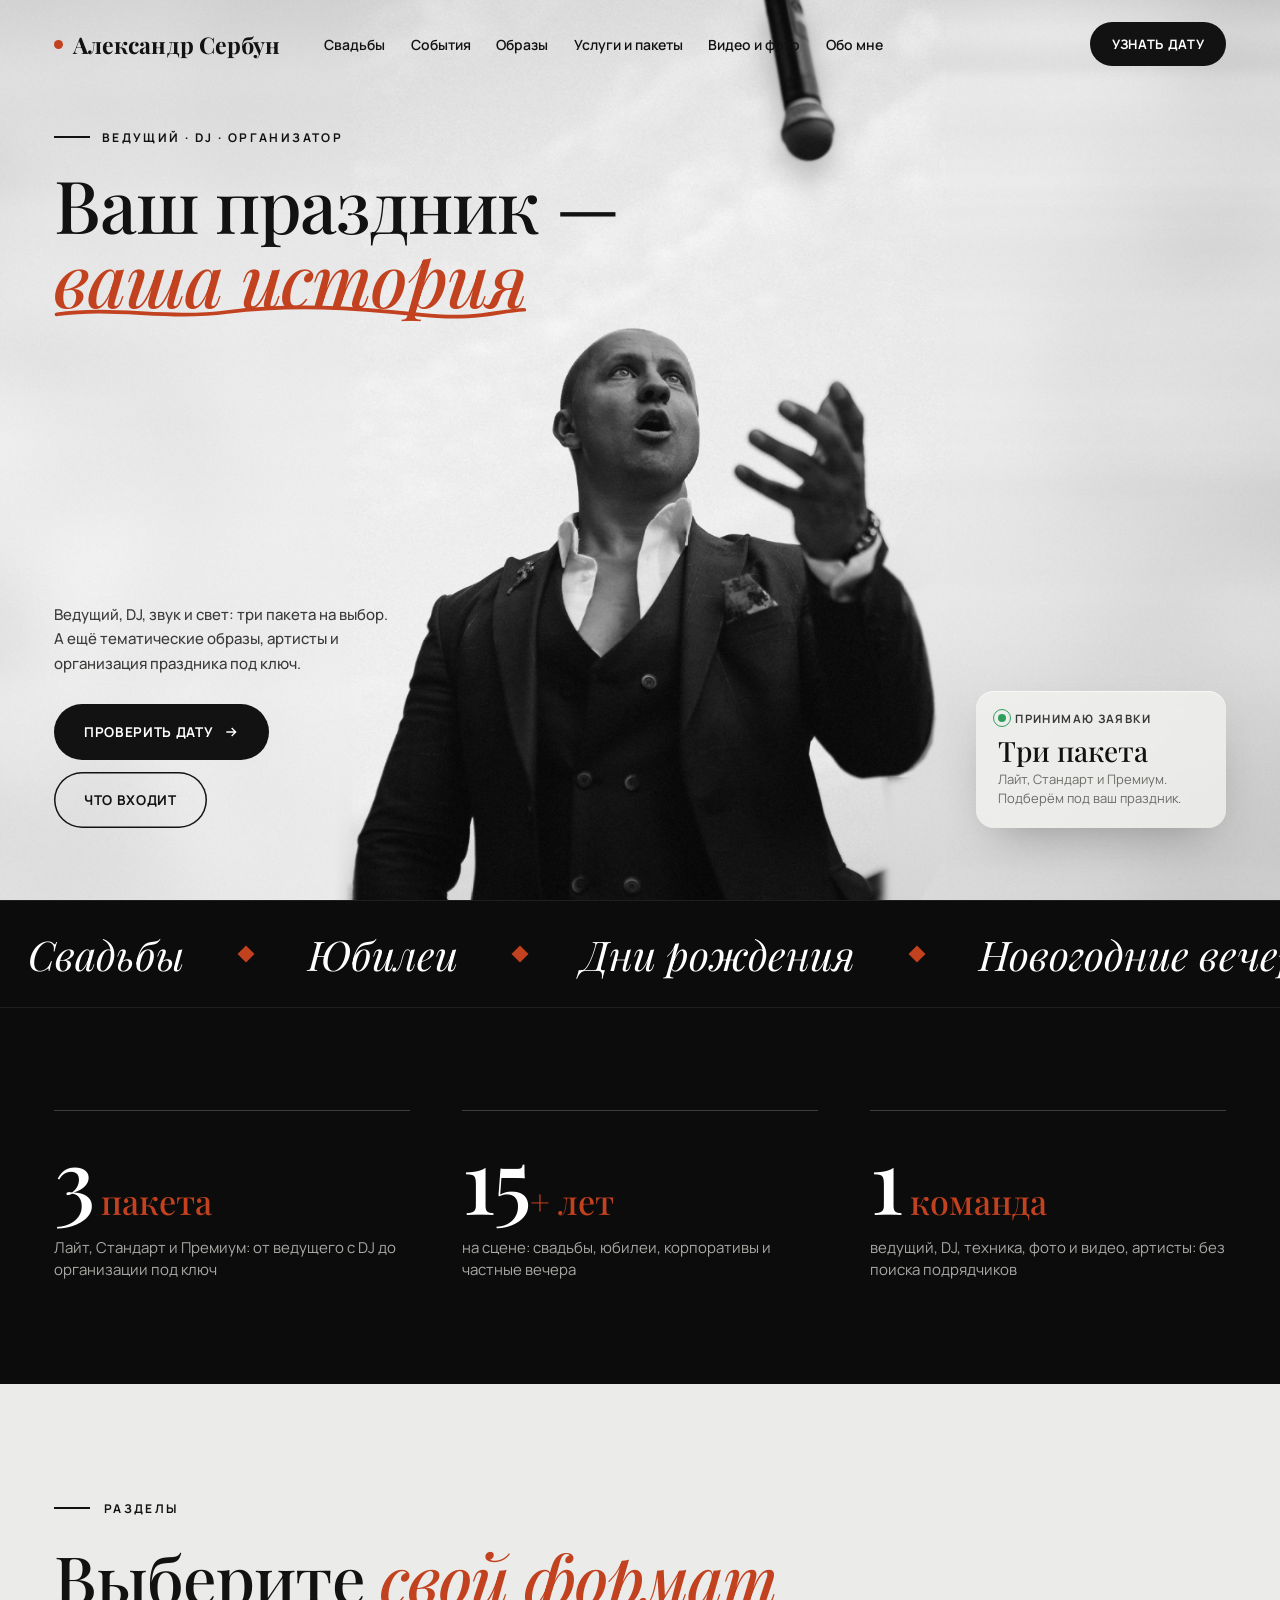
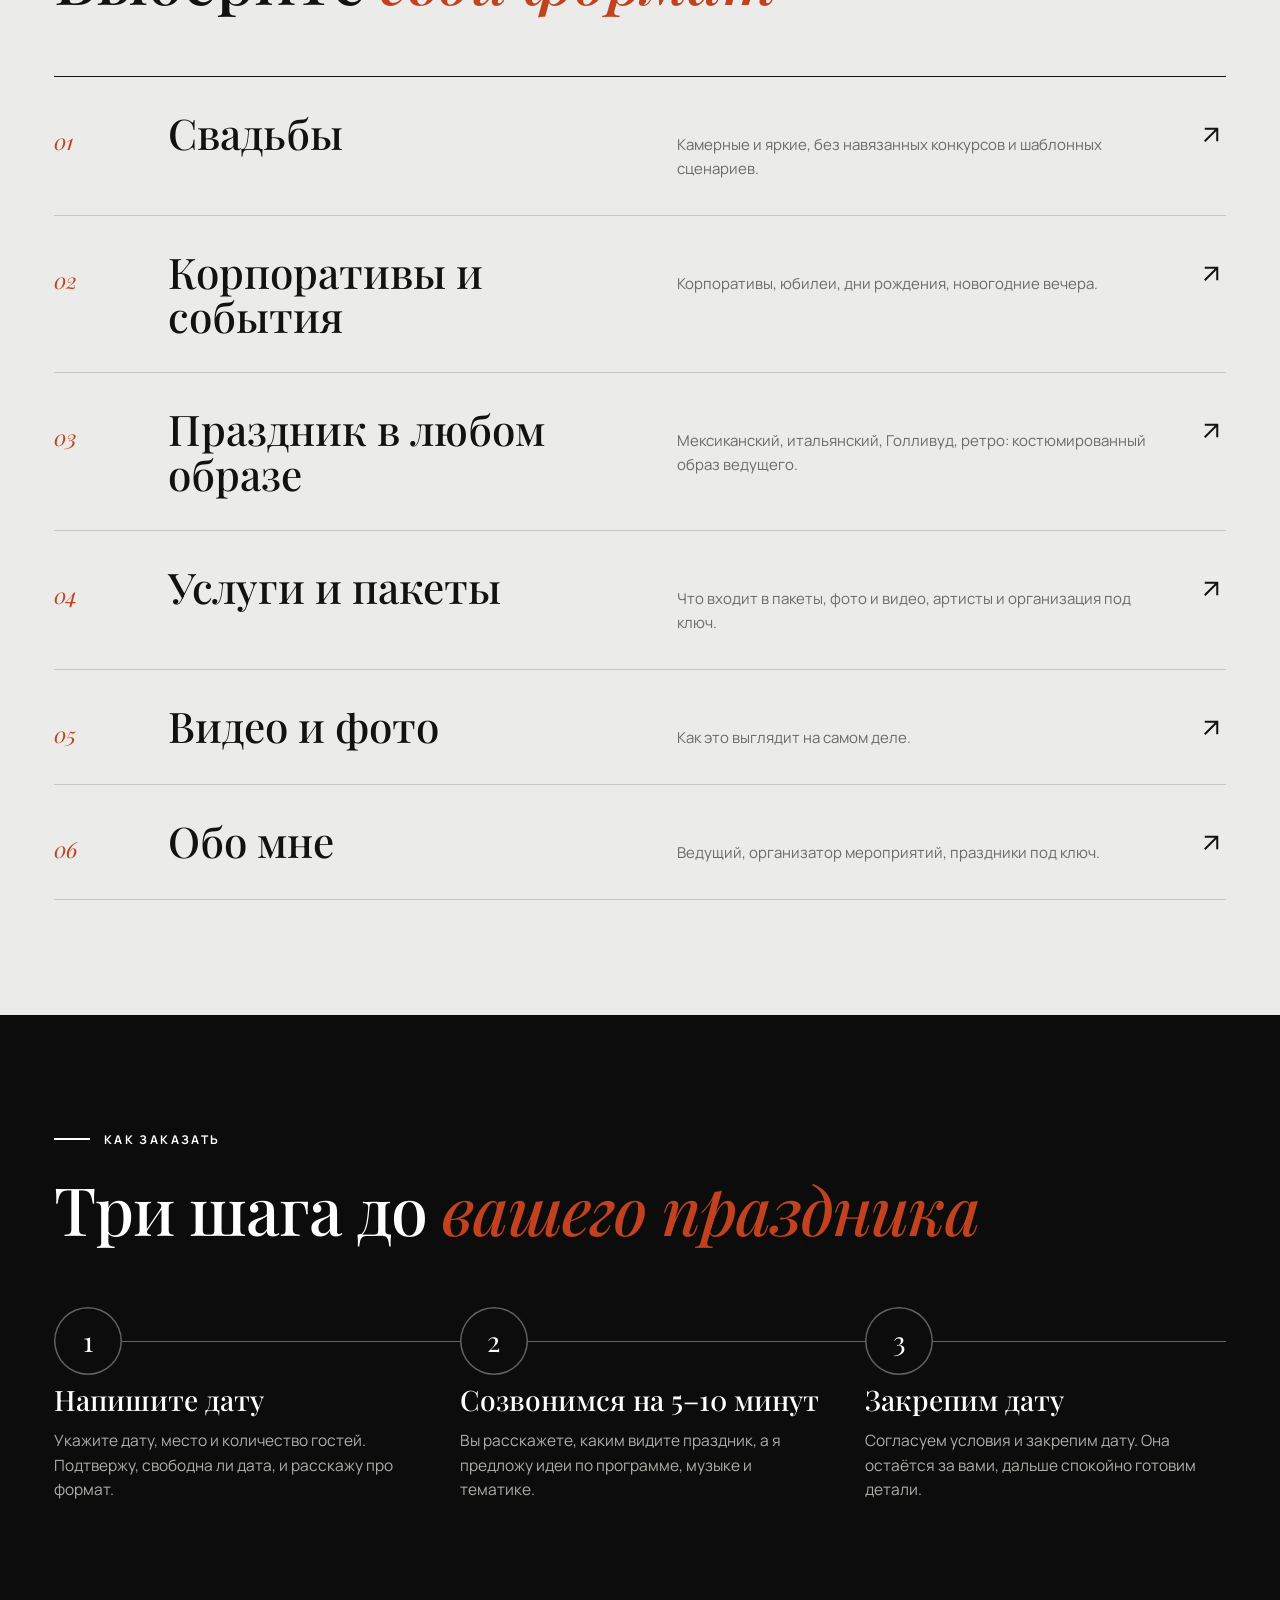
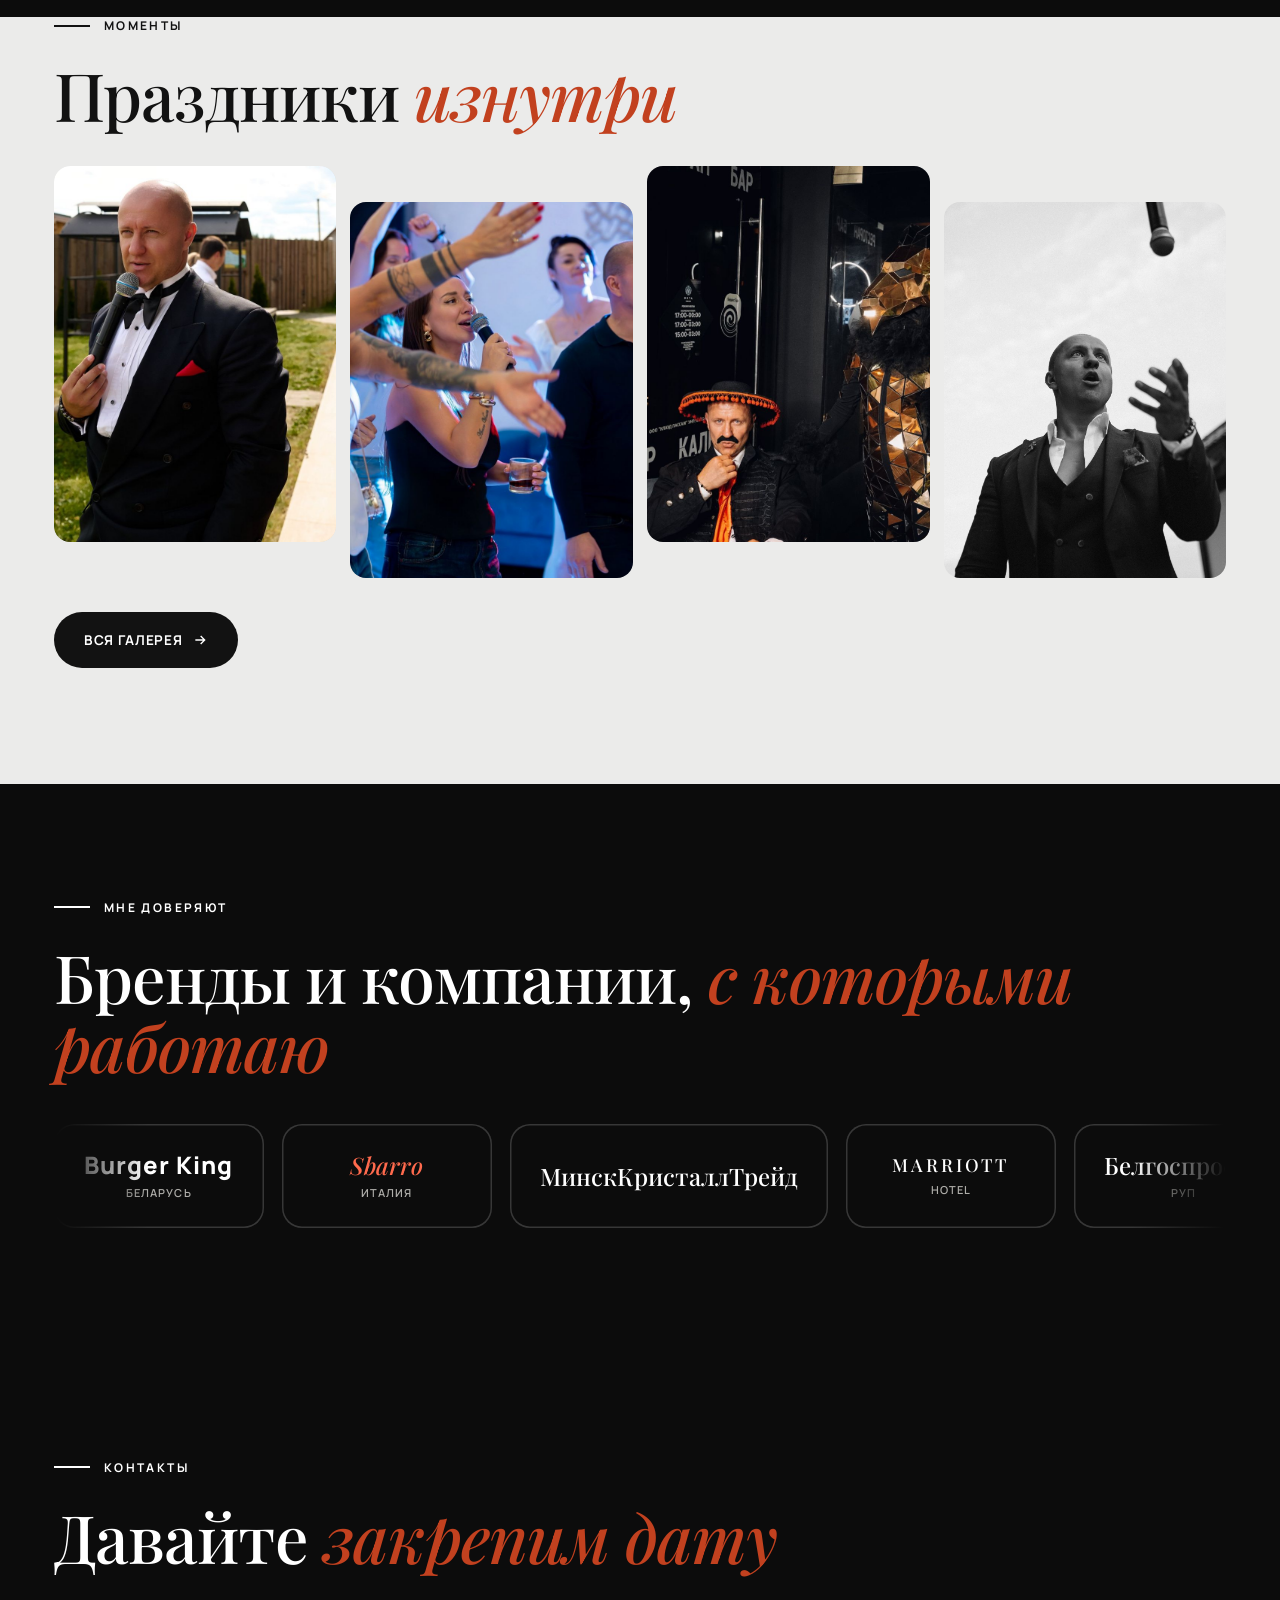
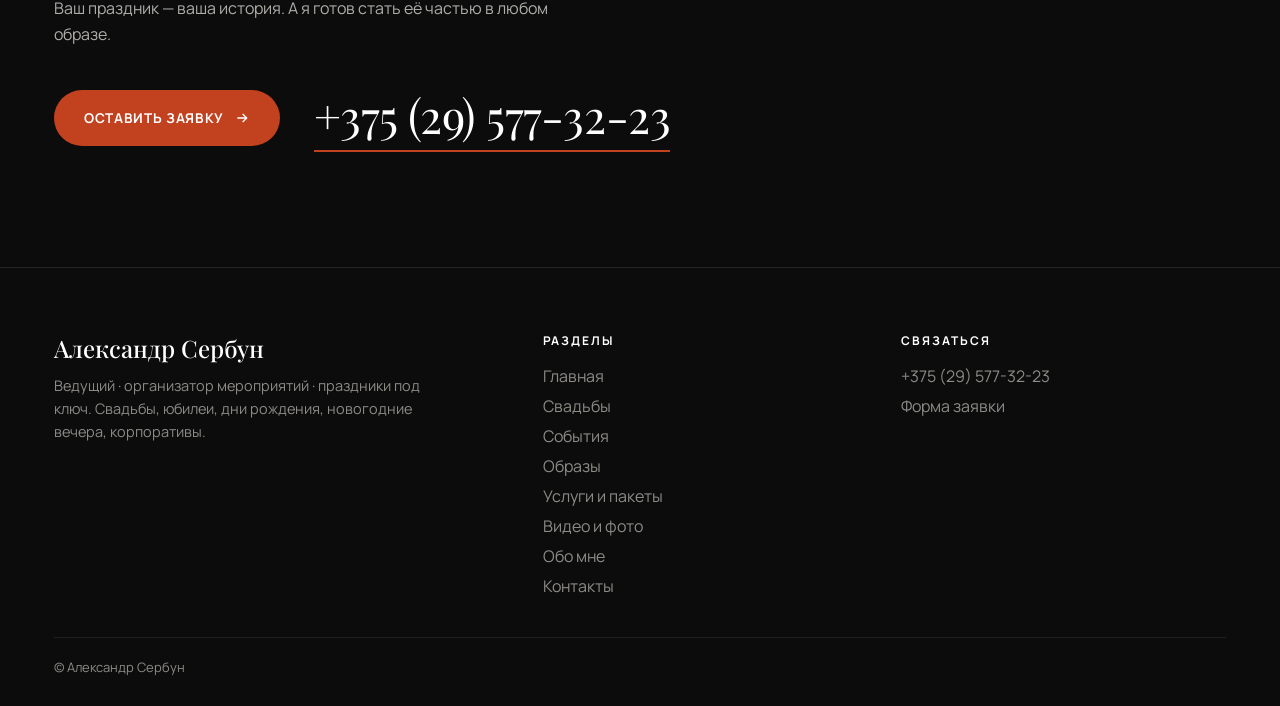
==== index.html @ e9aff83f "Clients: scrolling logo ribbon Co-Authored-By: Claude Sonnet 5.5 <noreply@anthropic.com> Claude-Sess" ====
<!DOCTYPE html>
<html lang="ru">
<head>
<meta charset="utf-8">
<meta name="viewport" content="width=device-width, initial-scale=1">
<title>Александр Сербун · Ведущий и организатор мероприятий</title>
<meta name="description" content="Александр Сербун: ведущий, DJ и организатор праздников под ключ. Свадьбы, юбилеи, корпоративы. Три пакета на выбор.">
<link rel="preconnect" href="https://fonts.googleapis.com">
<link rel="preconnect" href="https://fonts.gstatic.com" crossorigin>
<link href="https://fonts.googleapis.com/css2?family=Playfair+Display:ital,wght@0,500;0,700;1,500;1,700&family=Manrope:wght@400;500;600;700&display=swap" rel="stylesheet">
<link rel="stylesheet" href="assets/base.css">
<link rel="stylesheet" href="assets/pages.css">
</head>
<body>
<header class="nav" id="nav">
  <a class="logo" href="index.html"><i></i>Александр Сербун</a>
  <ul class="menu"><li><a href="wedding.html">Свадьбы</a></li><li><a href="events.html">События</a></li><li><a href="themes.html">Образы</a></li><li><a href="services.html">Услуги и пакеты</a></li><li><a href="gallery.html">Видео и фото</a></li><li><a href="about.html">Обо мне</a></li></ul>
  <div class="nav__r"><a class="pill" href="contacts.html" data-mag><span>Узнать дату</span></a><button class="burger" id="burger" aria-label="Меню" aria-expanded="false"><span></span><span></span></button></div>
</header>
<nav class="mnav" aria-label="Меню"><a href="index.html" style="--i:0">Главная</a><a href="wedding.html" style="--i:1">Свадьбы</a><a href="events.html" style="--i:2">События</a><a href="themes.html" style="--i:3">Образы</a><a href="services.html" style="--i:4">Услуги и пакеты</a><a href="gallery.html" style="--i:5">Видео и фото</a><a href="about.html" style="--i:6">Обо мне</a><a href="contacts.html" style="--i:7">Контакты</a><small>+375 (29) 577-32-23</small></nav>
<section class="hero" id="hero">
  <div class="stage-clip">
    <div class="stage-wrap">
      <div class="stage" id="stage">
        <img class="bg" src="img/hero-wide.jpg" alt="Ведущий мероприятий подбрасывает микрофон" fetchpriority="high">
        <div class="mic"><div class="mic-a"><img src="img/mic.png" alt=""></div></div>
      </div>
    </div>
  </div>
  <div class="eyebrow">Ведущий · DJ · Организатор</div>
  <h1 class="hero__title title">
    <span class="ln" style="--i:0"><span>Ваш праздник —</span></span>
    <span class="ln" style="--i:1"><span><em>ваша история<svg viewBox="0 0 300 14" preserveAspectRatio="none" aria-hidden="true"><path d="M2 9 C 40 2, 70 14, 110 7 S 190 3, 230 9 S 280 6, 298 5"/></svg></em></span></span>
  </h1>
  <div class="hero__spacer"></div>
  <div class="lower">
    <p class="lede rv" style="--d:0">Ведущий, DJ, звук и свет: три пакета на выбор. А ещё тематические образы, артисты и организация праздника под ключ.</p>
    <div class="acts rv" style="--d:1">
      <a class="pill pill--lg" href="contacts.html" data-mag><span>Проверить дату</span><svg viewBox="0 0 24 24"><path d="M5 12h14M13 6l6 6-6 6"/></svg></a>
      <a class="pill pill--lg pill--ghost" href="services.html" data-mag><span>Что входит</span></a>
    </div>
  </div>
  <aside class="avail rv" style="--d:2">
    <small><i class="dot"></i>Принимаю заявки</small>
    <b>Три пакета</b>
    <span class="s">Лайт, Стандарт и Премиум. Подберём под ваш праздник.</span>
  </aside>
  <div class="cue" aria-hidden="true"></div>
</section>

<section class="strip" aria-label="Форматы мероприятий">
  <div class="track"><span>Свадьбы</span><span>Юбилеи</span><span>Дни рождения</span><span>Новогодние вечера</span><span>Корпоративы</span><span>Свадьбы</span><span>Юбилеи</span><span>Дни рождения</span><span>Новогодние вечера</span><span>Корпоративы</span></div>
</section>

<section class="nums">
  <div class="nums__grid">
    <div class="num sr" style="--d:0"><b><span data-count="3">0</span><i> пакета</i></b><p>Лайт, Стандарт и Премиум: от ведущего с DJ до организации под ключ</p></div>
    <div class="num sr" style="--d:1"><b><span data-count="15">0</span><i>+ лет</i></b><p>на сцене: свадьбы, юбилеи, корпоративы и частные вечера</p></div>
    <div class="num sr" style="--d:2"><b><span data-count="1">0</span><i> команда</i></b><p>ведущий, DJ, техника, фото и видео, артисты: без поиска подрядчиков</p></div>
  </div>
</section>

<section class="sec">
  <div class="wrap">
    <div class="kick">Разделы</div>
    <h2 class="h2 sr">Выберите <em>свой формат</em></h2>
    <div class="tk">
      <a class="tk__row has-arrow sr" href="wedding.html"><span class="tk__n">01</span><h3>Свадьбы</h3><p>Камерные и яркие, без навязанных конкурсов и шаблонных сценариев.</p><svg class="tk__arrow" viewBox="0 0 24 24"><path d="M7 7h10v10M7 17 17 7"/></svg></a>
      <a class="tk__row has-arrow sr" href="events.html"><span class="tk__n">02</span><h3>Корпоративы и события</h3><p>Корпоративы, юбилеи, дни рождения, новогодние вечера.</p><svg class="tk__arrow" viewBox="0 0 24 24"><path d="M7 7h10v10M7 17 17 7"/></svg></a>
      <a class="tk__row has-arrow sr" href="themes.html"><span class="tk__n">03</span><h3>Праздник в любом образе</h3><p>Мексиканский, итальянский, Голливуд, ретро: костюмированный образ ведущего.</p><svg class="tk__arrow" viewBox="0 0 24 24"><path d="M7 7h10v10M7 17 17 7"/></svg></a>
      <a class="tk__row has-arrow sr" href="services.html"><span class="tk__n">04</span><h3>Услуги и пакеты</h3><p>Что входит в пакеты, фото и видео, артисты и организация под ключ.</p><svg class="tk__arrow" viewBox="0 0 24 24"><path d="M7 7h10v10M7 17 17 7"/></svg></a>
      <a class="tk__row has-arrow sr" href="gallery.html"><span class="tk__n">05</span><h3>Видео и фото</h3><p>Как это выглядит на самом деле.</p><svg class="tk__arrow" viewBox="0 0 24 24"><path d="M7 7h10v10M7 17 17 7"/></svg></a>
      <a class="tk__row has-arrow sr" href="about.html"><span class="tk__n">06</span><h3>Обо мне</h3><p>Ведущий, организатор мероприятий, праздники под ключ.</p><svg class="tk__arrow" viewBox="0 0 24 24"><path d="M7 7h10v10M7 17 17 7"/></svg></a>
    </div>
  </div>
</section>

<section class="sec sec--dark">
  <div class="wrap">
    <div class="kick">Как заказать</div>
    <h2 class="h2 sr">Три шага до <em>вашего праздника</em></h2>
    <div class="steps sr">
      <div class="step"><i>1</i><h3>Напишите дату</h3><p>Укажите дату, место и количество гостей. Подтвержу, свободна ли дата, и расскажу про формат.</p></div>
      <div class="step"><i>2</i><h3>Созвонимся на 5–10 минут</h3><p>Вы расскажете, каким видите праздник, а я предложу идеи по программе, музыке и тематике.</p></div>
      <div class="step"><i>3</i><h3>Закрепим дату</h3><p>Согласуем условия и закрепим дату. Она остаётся за вами, дальше спокойно готовим детали.</p></div>
    </div>
  </div>
</section>
<section class="sec sec--tight"><div class="wrap"><div class="kick">Моменты</div><h2 class="h2 sr" style="margin-bottom:36px">Праздники <em>изнутри</em></h2><div class="mos"><figure class="gi  sr" style="aspect-ratio:3/4"><img src="img/p/20.jpg" alt="Александр Сербун с микрофоном" loading="lazy" style="object-position:30% 30%"></figure><figure class="gi  sr" style="aspect-ratio:3/4"><img src="img/p/77.jpg" alt="Караоке с гостями" loading="lazy" style="object-position:60% 40%"></figure><figure class="gi  sr" style="aspect-ratio:3/4"><img src="img/p/83.jpg" alt="Образ мексиканца" loading="lazy" style="object-position:35% 55%"></figure><figure class="gi  sr" style="aspect-ratio:3/4"><img src="img/p/36.jpg" alt="Микрофон в воздухе" loading="lazy" style="object-position:50% 50%"></figure></div><div class="cta__row" style="margin-top:34px"><a class="pill pill--lg" href="gallery.html" data-mag><span>Вся галерея</span><svg viewBox="0 0 24 24"><path d="M5 12h14M13 6l6 6-6 6"/></svg></a></div></div></section><section class="sec sec--dark"><div class="wrap"><div class="kick">Мне доверяют</div><h2 class="h2 sr">Бренды и компании, <em>с которыми работаю</em></h2><div class="lgs sr" aria-label="Мне доверяют"><div class="lgs__track"><span class="lg lg--burgerking"><b>Burger King</b><small>Беларусь</small></span><span class="lg lg--sbarro"><b>Sbarro</b><small>Италия</small></span><span class="lg lg--mkt"><b>МинскКристаллТрейд</b></span><span class="lg lg--marriott"><b>Marriott</b><small>hotel</small></span><span class="lg lg--belgosproekt"><b>Белгоспроект</b><small>РУП</small></span><span class="lg lg--belitsoft"><b>BELITSOFT</b></span><span class="lg lg--renaissance"><b>Renaissance</b><small>hotel</small></span><span class="lg lg--hyatt"><b>Hyatt Regency</b></span><span class="lg lg--politech"><b>Политехник</b><small>Научно-технологический парк БНТУ</small></span><span class="lg lg--becloud"><b>beCloud</b></span><span class="lg lg--ekt"><b>EKT</b></span><span class="lg lg--xiaomi"><b>Xiaomi</b><small>первый импортер в Беларуси</small></span><span class="lg lg--vuz"><b>Вузы страны</b><small>все ведущие</small></span><span class="lg lg--burgerking"><b>Burger King</b><small>Беларусь</small></span><span class="lg lg--sbarro"><b>Sbarro</b><small>Италия</small></span><span class="lg lg--mkt"><b>МинскКристаллТрейд</b></span><span class="lg lg--marriott"><b>Marriott</b><small>hotel</small></span><span class="lg lg--belgosproekt"><b>Белгоспроект</b><small>РУП</small></span><span class="lg lg--belitsoft"><b>BELITSOFT</b></span><span class="lg lg--renaissance"><b>Renaissance</b><small>hotel</small></span><span class="lg lg--hyatt"><b>Hyatt Regency</b></span><span class="lg lg--politech"><b>Политехник</b><small>Научно-технологический парк БНТУ</small></span><span class="lg lg--becloud"><b>beCloud</b></span><span class="lg lg--ekt"><b>EKT</b></span><span class="lg lg--xiaomi"><b>Xiaomi</b><small>первый импортер в Беларуси</small></span><span class="lg lg--vuz"><b>Вузы страны</b><small>все ведущие</small></span></div></div></div></section><section class="sec sec--dark cta">
  <div class="wrap">
    <div class="kick">Контакты</div>
    <h2 class="h2 sr">Давайте <em>закрепим дату</em></h2>
    <p class="sub sr">Ваш праздник — ваша история. А я готов стать её частью в любом образе.</p>
    <div class="cta__row sr"><a class="pill pill--lg" href="contacts.html" data-mag><span>Оставить заявку</span><svg viewBox="0 0 24 24"><path d="M5 12h14M13 6l6 6-6 6"/></svg></a><a class="phone" href="tel:+375295773223">+375 (29) 577-32-23</a></div>
  </div>
</section>
<footer class="foot2">
  <div class="foot2__grid">
    <div><b>Александр Сербун</b><p>Ведущий · организатор мероприятий · праздники под ключ. Свадьбы, юбилеи, дни рождения, новогодние вечера, корпоративы.</p></div>
    <div><h4>Разделы</h4><a href="index.html">Главная</a><a href="wedding.html">Свадьбы</a><a href="events.html">События</a><a href="themes.html">Образы</a><a href="services.html">Услуги и пакеты</a><a href="gallery.html">Видео и фото</a><a href="about.html">Обо мне</a><a href="contacts.html">Контакты</a></div>
    <div><h4>Связаться</h4><a href="tel:+375295773223">+375 (29) 577-32-23</a><a href="contacts.html">Форма заявки</a></div>
  </div>
  <div class="foot2__bot">© Александр Сербун</div>
</footer>
<script src="assets/site.js"></script>
</body>
</html>
---- assets/base.css ----
:root{
  --ground:#ebebea; --ink:#121212; --ink2:#3a3a38; --muted:#6c6b67; --accent:#c2411f; --black:#0c0c0c;
  --serif:"Playfair Display",Georgia,"Times New Roman",serif; --sans:"Manrope",system-ui,-apple-system,"Segoe UI",sans-serif;
  --gutter:clamp(20px,4.2vw,72px); --h:100vh; --ease:cubic-bezier(.22,1,.36,1);
}
@supports (height:100svh){:root{--h:100svh}}
*{box-sizing:border-box;margin:0;padding:0}
html{background:var(--ground);scroll-behavior:smooth}
body{font-family:var(--sans);color:var(--ink);background:var(--ground);-webkit-font-smoothing:antialiased;overflow-x:hidden}
a{color:inherit;text-decoration:none}
::selection{background:var(--accent);color:#fff}

/* ---------- NAV ---------- */
.nav{position:fixed;inset:0 0 auto 0;z-index:20;display:flex;align-items:center;justify-content:space-between;padding:22px var(--gutter);transition:padding .4s var(--ease),background .4s,backdrop-filter .4s,box-shadow .4s}
.nav.is-stuck{padding-top:13px;padding-bottom:13px;background:rgba(235,235,234,.78);backdrop-filter:blur(14px);-webkit-backdrop-filter:blur(14px);box-shadow:0 1px 0 rgba(0,0,0,.07)}
.logo{font-family:var(--serif);font-weight:700;font-size:23px;letter-spacing:.005em;display:flex;align-items:center;gap:10px}
.logo i{width:9px;height:9px;border-radius:50%;background:var(--accent);display:block;transition:transform .5s var(--ease)}
.logo:hover i{transform:scale(1.8)}
.menu{margin-left:clamp(28px,3.4vw,64px);margin-right:auto;display:flex;gap:clamp(16px,2vw,34px);list-style:none;font-size:14px;font-weight:600}
.menu a{position:relative;padding:6px 0;display:block}
.menu a::after{content:"";position:absolute;left:0;right:0;bottom:0;height:1.5px;background:var(--ink);transform:scaleX(0);transform-origin:right;transition:transform .45s var(--ease)}
.menu a:hover::after{transform:scaleX(1);transform-origin:left}
.pill{display:inline-flex;align-items:center;gap:10px;padding:13px 22px;border-radius:999px;background:var(--ink);color:#fff;font-size:13px;font-weight:700;letter-spacing:.05em;text-transform:uppercase;position:relative;overflow:hidden;transition:background .3s,transform .25s var(--ease);will-change:transform}
.pill::before{content:"";position:absolute;inset:0;background:var(--accent);transform:translateY(101%);transition:transform .45s var(--ease)}
.pill:hover::before{transform:none}
.pill span,.pill svg{position:relative}
.pill svg{width:16px;height:16px;stroke:currentColor;fill:none;stroke-width:2;transition:transform .4s var(--ease)}
.pill:hover svg{transform:translateX(4px)}
.pill--lg{padding:19px 30px;font-size:13.5px}
.pill--ghost{background:transparent;color:var(--ink);box-shadow:inset 0 0 0 1.5px var(--ink)}
.pill--ghost::before{background:var(--ink)}
.pill--ghost:hover{color:#fff}

/* ---------- HERO ---------- */
.hero{position:relative;height:var(--h);min-height:620px;overflow:hidden;isolation:isolate}
.stage-clip{position:absolute;inset:0;overflow:hidden;z-index:0}
.stage-wrap{position:absolute;top:0;left:50%;width:max(100vw,calc(var(--h)*1.7778));aspect-ratio:16/9;transform:translateX(-50%)}
.stage{position:absolute;inset:0;transform:translate3d(calc(var(--mx,0)*-10px),calc(var(--my,0)*-6px + var(--sy,0)*1px),0) scale(calc(1.02 + var(--sz,0)));will-change:transform;animation:settle 2.6s var(--ease) both}
.stage>img.bg{position:absolute;inset:0;width:100%;height:100%;display:block;user-select:none;-webkit-user-drag:none}
@keyframes settle{from{opacity:0;filter:blur(14px);scale:1.14}to{opacity:1;filter:blur(0);scale:1}}

/* microphone: left/top/size in % of the 3840x2160 canvas */
.mic{position:absolute;left:57.162%;top:0;width:5.2083%;height:19.17%;transform:translate3d(calc(var(--mx,0)*-22px),calc(var(--my,0)*-10px),0);will-change:transform}
.mic-a{width:100%;height:100%;transform-origin:50% 92%;animation:drop 1.5s .55s cubic-bezier(.3,1.4,.5,1) both,toss 2s 2.6s infinite}
.mic-a img{width:100%;height:100%;display:block;filter:drop-shadow(0 18px 14px rgba(0,0,0,.22));user-select:none;-webkit-user-drag:none}
@keyframes drop{from{transform:translateY(-130%) rotate(-24deg);opacity:0}35%{opacity:1}to{transform:none}}
@keyframes toss{
  0%,52%{transform:none}
  68%{transform:translateY(-34%) rotate(11deg)}
  82%{transform:translateY(-3%) rotate(-5deg)}
  91%{transform:translateY(-1%) rotate(2deg)}
  100%{transform:none}
}
}
}

/* soft light wash so black text reads over darker sky on the left */
.hero::after{content:"";position:absolute;inset:0;z-index:1;pointer-events:none;background:linear-gradient(90deg,rgba(236,236,235,.55) 0%,rgba(236,236,235,0) 42%)}

.hero__title{position:absolute;z-index:3;left:var(--gutter);top:calc(var(--h)*.185);font-family:var(--serif);font-weight:500;font-size:clamp(40px,5.7vw,112px);line-height:1.02;letter-spacing:-.015em;color:var(--ink)}
.ln{display:block;overflow:hidden;padding-bottom:.14em;margin-bottom:-.14em}
.ln>span{display:block;transform:translateY(112%) rotate(2.5deg);transform-origin:0 100%;animation:up 1.15s var(--ease) forwards;animation-delay:calc(.35s + var(--i)*.14s)}
@keyframes up{to{transform:none}}
.title em{font-style:italic;color:var(--accent);position:relative;display:inline-block}
.title em svg{position:absolute;left:0;bottom:-.06em;width:100%;height:.22em;overflow:visible}
.title em path{fill:none;stroke:var(--accent);stroke-width:3.2;stroke-linecap:round;stroke-dasharray:420;stroke-dashoffset:420;animation:draw 1.2s 1.7s var(--ease) forwards}
@keyframes draw{to{stroke-dashoffset:0}}

.eyebrow{position:absolute;z-index:3;left:var(--gutter);top:calc(var(--h)*.185 - 38px);display:flex;align-items:center;gap:12px;font-size:12px;font-weight:700;letter-spacing:.2em;text-transform:uppercase;opacity:0;animation:fade .9s .2s var(--ease) forwards}
.eyebrow::before{content:"";width:36px;height:1.5px;background:var(--ink);transform-origin:left;animation:grow .9s .25s var(--ease) both}
@keyframes grow{from{transform:scaleX(0)}}
@keyframes fade{to{opacity:1}}

.lower{position:absolute;z-index:3;left:var(--gutter);bottom:clamp(40px,8svh,84px);width:min(27vw,420px)}
.lede{font-size:clamp(15px,1.15vw,18px);line-height:1.62;color:var(--ink2);font-weight:500}
.acts{margin-top:28px;display:flex;gap:12px;flex-wrap:wrap}
.rv{opacity:0;transform:translateY(22px);animation:rvIn 1s var(--ease) forwards;animation-delay:calc(1.1s + var(--d,0)*.12s)}
@keyframes rvIn{to{opacity:1;transform:none}}

.avail{position:absolute;z-index:3;right:var(--gutter);bottom:clamp(40px,8svh,84px);width:min(250px,22vw);padding:20px 22px;border-radius:18px;background:rgba(244,244,243,.72);backdrop-filter:blur(14px);-webkit-backdrop-filter:blur(14px);box-shadow:0 1px 0 rgba(255,255,255,.6) inset,0 20px 50px -20px rgba(0,0,0,.35)}
.avail small{display:flex;align-items:center;gap:9px;font-size:11.5px;font-weight:700;letter-spacing:.12em;text-transform:uppercase;color:var(--ink2)}
.dot{width:8px;height:8px;border-radius:50%;background:#2f9e5b;position:relative}
.dot::after{content:"";position:absolute;inset:-5px;border-radius:50%;border:1.5px solid #2f9e5b;animation:ping 1.8s infinite}
@keyframes ping{from{transform:scale(.4);opacity:1}to{transform:scale(1.5);opacity:0}}
.avail b{display:block;font-family:var(--serif);font-size:28px;font-weight:500;margin:10px 0 4px;line-height:1.1}
.avail span.s{font-size:13px;color:var(--muted);line-height:1.45;display:block}

.cue{position:absolute;z-index:3;left:50%;bottom:20px;translate:-50% 0;width:22px;height:36px;border:1.5px solid var(--ink);border-radius:12px;opacity:.55}
.cue::after{content:"";position:absolute;left:50%;top:7px;width:3px;height:7px;margin-left:-1.5px;border-radius:2px;background:var(--ink);animation:wheel 1.8s infinite}
@keyframes wheel{0%{transform:translateY(0);opacity:1}80%{transform:translateY(12px);opacity:0}100%{opacity:0}}

/* ---------- STRIP ---------- */
.strip{background:var(--black);color:#fff;overflow:hidden;padding:26px 0;border-block:1px solid rgba(255,255,255,.08)}
.track{display:flex;width:max-content;animation:slide 34s linear infinite}
.strip:hover .track{animation-play-state:paused}
.track span{font-family:var(--serif);font-style:italic;font-size:clamp(26px,3.2vw,46px);padding:0 28px;display:flex;align-items:center;gap:56px;white-space:nowrap}
.track span::after{content:"";width:12px;height:12px;background:var(--accent);transform:rotate(45deg)}
@keyframes slide{to{transform:translateX(-50%)}}

/* ---------- NUMBERS ---------- */
.nums{background:var(--black);color:#fff;padding:clamp(56px,8vw,110px) var(--gutter)}
.nums__grid{max-width:1280px;margin:0 auto;display:grid;grid-template-columns:repeat(3,1fr);gap:clamp(24px,4vw,64px)}
.num{border-top:1px solid rgba(255,255,255,.2);padding-top:22px}
.num b{display:block;font-family:var(--serif);font-weight:500;font-size:clamp(54px,7vw,112px);line-height:1;letter-spacing:-.02em}
.num b{white-space:nowrap}
.num b i{font-style:normal;color:var(--accent);font-size:.38em;letter-spacing:0}
.num p{margin-top:14px;color:#a9a8a4;font-size:15px;line-height:1.5}
.sr{opacity:0;transform:translateY(40px);transition:opacity 1s var(--ease),transform 1s var(--ease);transition-delay:calc(var(--d,0)*.12s)}
.sr.in{opacity:1;transform:none}


/* ---------- SECTIONS ---------- */
.sec{padding:clamp(72px,9vw,150px) var(--gutter);position:relative}
.sec--dark{background:var(--black);color:#fff}
.wrap{max-width:1280px;margin:0 auto}
.kick{display:flex;align-items:center;gap:14px;font-size:12px;font-weight:700;letter-spacing:.2em;text-transform:uppercase;margin-bottom:26px}
.kick::before{content:"";width:36px;height:1.5px;background:currentColor}
.h2{font-family:var(--serif);font-weight:500;font-size:clamp(36px,5.2vw,84px);line-height:1.04;letter-spacing:-.015em}
.h2 em{font-style:italic;color:var(--accent)}
.sub{margin-top:24px;font-size:clamp(16px,1.25vw,19px);line-height:1.65;color:var(--ink2);max-width:34em}
.sec--dark .sub{color:#aeada9}

/* package */
.pkg{display:grid;grid-template-columns:minmax(0,5fr) minmax(0,6fr);gap:clamp(36px,6vw,110px);align-items:start}
.pkg__left{position:sticky;top:110px}
.price{margin-top:38px;display:flex;align-items:baseline;gap:14px;font-family:var(--serif)}
.price b{font-weight:500;font-size:clamp(60px,8vw,128px);line-height:.95;letter-spacing:-.03em}
.price span{font-size:clamp(20px,2vw,30px);color:var(--muted);font-style:italic}
.chips{margin-top:26px;display:flex;flex-wrap:wrap;gap:10px}
.chip{padding:10px 16px;border-radius:999px;font-size:13px;font-weight:600;box-shadow:inset 0 0 0 1.5px rgba(18,18,18,.22)}
.list{list-style:none;border-top:1.5px solid var(--ink)}
.list li{display:grid;grid-template-columns:54px 1fr;gap:6px 10px;padding:24px 0;border-bottom:1px solid rgba(18,18,18,.16);transition:padding .5s var(--ease),background .4s}
.list li:hover{padding-left:16px}
.list .n{font-family:var(--serif);font-style:italic;color:var(--accent);font-size:20px;padding-top:2px}
.list b{display:block;font-size:clamp(18px,1.55vw,23px);font-weight:700;letter-spacing:-.005em}
.list p{margin-top:6px;font-size:15px;line-height:1.55;color:var(--muted)}

/* themes */
.themes{margin-top:clamp(40px,5vw,72px);display:grid;grid-template-columns:repeat(5,1fr);gap:14px}
.theme{position:relative;aspect-ratio:3/4.1;border-radius:18px;padding:22px;display:flex;flex-direction:column;justify-content:space-between;background:#171717;box-shadow:inset 0 0 0 1px rgba(255,255,255,.1);overflow:hidden;transition:transform .6s var(--ease),background .5s}
.theme::before{content:"";position:absolute;width:180%;aspect-ratio:1;left:-40%;top:100%;border-radius:50%;background:var(--accent);transition:top .7s var(--ease)}
.theme:hover{transform:translateY(-8px) rotate(-1deg)}
.theme:hover::before{top:30%}
.theme>*{position:relative}
.theme small{font-size:12px;letter-spacing:.18em;font-weight:700;color:#8c8b87;transition:color .4s}
.theme h3{font-family:var(--serif);font-weight:500;font-size:clamp(24px,2vw,34px);line-height:1.05;overflow-wrap:anywhere}
.theme h3 em{display:block;font-size:.5em;font-style:normal;letter-spacing:.14em;text-transform:uppercase;font-family:var(--sans);font-weight:700;color:#8c8b87;margin-top:12px;transition:color .4s}
.theme:hover small,.theme:hover h3 em{color:rgba(255,255,255,.85)}
.note{margin-top:30px;font-size:14.5px;color:#8c8b87;max-width:46em;line-height:1.6}

/* turnkey */
.tk{margin-top:clamp(36px,5vw,70px);border-top:1.5px solid var(--ink)}
.tk__row{display:grid;grid-template-columns:90px minmax(0,4fr) minmax(0,6fr);gap:24px;align-items:baseline;padding:34px 0;border-bottom:1px solid rgba(18,18,18,.16);position:relative;overflow:hidden}
.tk__row::before{content:"";position:absolute;inset:0;background:var(--ink);transform:scaleY(0);transform-origin:bottom;transition:transform .55s var(--ease);z-index:0}
.tk__row:hover::before{transform:scaleY(1)}
.tk__row>*{position:relative;z-index:1;transition:color .35s,transform .55s var(--ease)}
.tk__row:hover>*{color:#fff}
.tk__row:hover .tk__n{color:var(--accent)}
.tk__row:hover h3{transform:translateX(12px)}
.tk__n{font-family:var(--serif);font-style:italic;font-size:22px;color:var(--accent)}
.tk__row h3{font-family:var(--serif);font-weight:500;font-size:clamp(28px,3.3vw,52px);line-height:1.05}
.tk__row p{font-size:clamp(15px,1.15vw,17.5px);line-height:1.6;color:var(--muted)}
.tk__row:hover p{color:#c9c8c4}
.tk__row p b{color:var(--ink);font-weight:700;transition:color .35s}
.tk__row:hover p b{color:#fff}

/* steps */
.steps{margin-top:clamp(40px,5vw,72px);display:grid;grid-template-columns:repeat(3,1fr);gap:clamp(24px,3.5vw,56px);position:relative}
.steps::before{content:"";z-index:0;position:absolute;left:0;right:0;top:34px;height:1.5px;background:rgba(255,255,255,.18)}
.steps::after{content:"";z-index:0;position:absolute;left:0;top:34px;height:1.5px;width:100%;background:var(--accent);transform:scaleX(0);transform-origin:left;transition:transform 2.2s .3s var(--ease)}
.steps.in::after{transform:scaleX(1)}
.step{position:relative;z-index:1;padding-top:78px}
.step i{position:absolute;top:0;left:0;width:68px;height:68px;border-radius:50%;background:var(--black);box-shadow:inset 0 0 0 1.5px rgba(255,255,255,.35);display:grid;place-items:center;font-style:normal;font-family:var(--serif);font-size:28px;transition:background .5s,box-shadow .5s}
.step:hover i{background:var(--accent);box-shadow:none}
.step h3{font-family:var(--serif);font-weight:500;font-size:clamp(24px,2.2vw,34px);line-height:1.1}
.step p{margin-top:12px;color:#aeada9;line-height:1.6;font-size:15.5px}

/* contact */
.contact{display:grid;grid-template-columns:minmax(0,1fr) minmax(0,1fr);gap:clamp(36px,6vw,110px);align-items:start}
.phone{display:inline-block;margin-top:34px;font-family:var(--serif);font-size:clamp(30px,3.6vw,54px);letter-spacing:-.01em;border-bottom:2px solid var(--accent);padding-bottom:4px;transition:color .3s}
.phone:hover{color:var(--accent)}
.form{display:grid;gap:14px;background:#151515;border-radius:22px;padding:clamp(22px,3vw,40px);box-shadow:inset 0 0 0 1px rgba(255,255,255,.09)}
.form label{display:grid;gap:8px;font-size:12px;font-weight:700;letter-spacing:.12em;text-transform:uppercase;color:#8c8b87}
.form input,.form select{font:inherit;font-size:16px;letter-spacing:0;text-transform:none;font-weight:500;color:#fff;background:transparent;border:0;border-bottom:1.5px solid rgba(255,255,255,.22);padding:10px 0 12px;outline:0;border-radius:0;transition:border-color .3s;color-scheme:dark}
.form select option{color:#111}
.form input:focus,.form select:focus{border-color:var(--accent)}
.form .row2{display:grid;grid-template-columns:1fr 1fr;gap:18px}
.form button{margin-top:10px;border:0;cursor:pointer;font-family:var(--sans)}
.form .pill{justify-content:center;background:var(--accent)}
.form .pill::before{background:#fff}
.form .pill:hover{color:#111}
.result{display:none;margin-top:6px;padding:18px;border-radius:14px;background:rgba(255,255,255,.06);font-size:14.5px;line-height:1.6;color:#d9d8d4;white-space:pre-line}
.result.show{display:block;animation:rvIn .6s var(--ease) both}
.result button{margin-top:12px;background:#fff;color:#111;padding:10px 16px;border-radius:999px;font-size:12.5px;font-weight:700;letter-spacing:.05em;text-transform:uppercase;cursor:pointer}
.foot{background:var(--black);color:#8c8b87;padding:30px var(--gutter);border-top:1px solid rgba(255,255,255,.1);font-size:14px;display:flex;justify-content:space-between;gap:20px;flex-wrap:wrap}
.foot b{color:#fff;font-family:var(--serif);font-weight:500;font-size:18px}

/* ---------- MOBILE ---------- */
@media (max-width:900px){
  :root{--h:60svh}
  .menu{display:none}
  .nav .pill{padding:11px 16px;font-size:12px}
  .hero{height:auto;min-height:0;padding-bottom:36px;background:var(--ground)}
  .hero .stage-clip{height:var(--h);inset:0 0 auto 0;-webkit-mask-image:linear-gradient(#000 78%,transparent);mask-image:linear-gradient(#000 78%,transparent)}
  .hero::after{display:none}
  .hero__spacer{height:calc(var(--h) - 20px)}
  .eyebrow{top:86px}
  .hero__title{top:108px;font-size:clamp(30px,8.6vw,52px)}
  .lower{position:relative;left:auto;bottom:auto;width:auto;margin:0 var(--gutter)}
  .avail{position:relative;right:auto;bottom:auto;width:auto;margin:26px var(--gutter) 0}
  .cue{display:none}
  .nums__grid{grid-template-columns:1fr}

  .pkg,.contact{grid-template-columns:1fr}
  .pkg__left{position:static}
  .themes{grid-template-columns:repeat(2,1fr)}
  .theme{aspect-ratio:3/3.4;padding:16px}
  .theme h3{font-size:18px;overflow-wrap:normal}
  .theme:last-child{grid-column:1/-1;aspect-ratio:auto;min-height:130px}
  .tk__row{grid-template-columns:44px 1fr;gap:10px 14px;padding:26px 0}
  .tk__row p{grid-column:2}
  .steps{grid-template-columns:1fr;gap:34px}
  .steps::before,.steps::after{display:none}
  .step{padding:0 0 0 88px;min-height:68px}
  .form .row2{grid-template-columns:1fr}
}
@media (min-width:901px){.hero__spacer{display:none}}

@media (prefers-reduced-motion:reduce){
  *,*::before,*::after{animation-duration:.01ms!important;animation-delay:0s!important;animation-iteration-count:1!important;transition-duration:.01ms!important}
  .track{animation:none}
}
---- assets/pages.css ----
/* ===== multipage additions ===== */
body{animation:pagein .7s var(--ease) both}
@keyframes pagein{from{opacity:0}to{opacity:1}}

/* nav: burger + mobile overlay */
.nav .menu a[aria-current="page"]::after{transform:scaleX(1)}
.burger{display:none;width:46px;height:46px;border-radius:50%;border:0;background:var(--ink);cursor:pointer;position:relative;margin-left:10px}
.burger span{position:absolute;left:14px;right:14px;height:1.5px;background:#fff;transition:transform .45s var(--ease),top .45s var(--ease)}
.burger span:nth-child(1){top:19px}.burger span:nth-child(2){top:26px}
.menu-open .burger span:nth-child(1){top:23px;transform:rotate(45deg)}
.menu-open .burger span:nth-child(2){top:23px;transform:rotate(-45deg)}
.nav__r{display:flex;align-items:center}
.mnav{position:fixed;inset:0;z-index:15;background:var(--black);color:#fff;display:flex;flex-direction:column;justify-content:center;gap:6px;padding:0 var(--gutter);clip-path:circle(0 at calc(100% - 44px) 44px);transition:clip-path .8s var(--ease);pointer-events:none}
.menu-open .mnav{clip-path:circle(150% at calc(100% - 44px) 44px);pointer-events:auto}
.mnav a{font-family:var(--serif);font-size:clamp(34px,9vw,56px);line-height:1.25;opacity:0;transform:translateY(24px);transition:opacity .6s var(--ease),transform .6s var(--ease)}
.menu-open .mnav a{opacity:1;transform:none;transition-delay:calc(.15s + var(--i)*.06s)}
.mnav small{margin-top:26px;color:#8c8b87;font-size:15px}
.menu-open{overflow:hidden}
.menu-open .nav{background:transparent!important;box-shadow:none!important;backdrop-filter:none!important}
.menu-open .logo{color:#fff}

/* page head */
.phead{padding:clamp(140px,15vw,220px) var(--gutter) clamp(36px,5vw,80px);position:relative;overflow:hidden}
.phead .h1{font-family:var(--serif);font-weight:500;font-size:clamp(42px,7vw,118px);line-height:1.02;letter-spacing:-.02em;max-width:14em}
.phead .h1 em{font-style:italic;color:var(--accent)}
.phead .ln>span{animation-delay:calc(.15s + var(--i)*.13s)}
.phead .sub{opacity:0;animation:rvIn 1s .7s var(--ease) forwards}
.phead .kick{opacity:0;animation:rvIn .8s .05s var(--ease) forwards}
.crumbs{margin-bottom:22px;font-size:13px;color:var(--muted);display:flex;gap:8px}
.crumbs a:hover{color:var(--ink)}
.phead__word{position:absolute;right:-1vw;bottom:-.18em;font-family:var(--serif);font-style:italic;font-size:clamp(120px,22vw,360px);line-height:1;color:rgba(18,18,18,.05);pointer-events:none;user-select:none;white-space:nowrap}

/* placeholders */
.ph{position:relative;border-radius:16px;overflow:hidden;background:repeating-linear-gradient(135deg,#dcdcda 0 14px,#e3e3e1 14px 28px);display:grid;place-items:center;color:#8d8c88;font-size:12px;font-weight:700;letter-spacing:.14em;text-transform:uppercase;text-align:center;padding:14px;transition:transform .7s var(--ease)}
.ph:hover{transform:scale(.985)}
.ph--dark{background:repeating-linear-gradient(135deg,#171717 0 14px,#1c1c1c 14px 28px);color:#6d6c68}
.ph--video::after{content:"";position:absolute;width:64px;height:64px;border-radius:50%;background:var(--accent);box-shadow:0 12px 30px -8px rgba(194,65,31,.6)}
.ph--video::before{content:"";position:absolute;z-index:1;border-left:16px solid #fff;border-top:10px solid transparent;border-bottom:10px solid transparent;margin-left:5px}
.ph span{position:relative;z-index:2}
.ph--video span{position:absolute;bottom:14px;left:0;right:0}

/* generic grids */
.g2{display:grid;grid-template-columns:repeat(2,minmax(0,1fr));gap:clamp(20px,3vw,48px)}
.g3{display:grid;grid-template-columns:repeat(3,minmax(0,1fr));gap:clamp(16px,2.2vw,32px)}
.card{border-radius:20px;padding:clamp(24px,2.6vw,38px);background:#f5f5f4;box-shadow:inset 0 0 0 1px rgba(18,18,18,.08);transition:transform .6s var(--ease),box-shadow .6s}
.card:hover{transform:translateY(-6px);box-shadow:inset 0 0 0 1px rgba(18,18,18,.08),0 30px 50px -30px rgba(0,0,0,.3)}
.card .n{font-family:var(--serif);font-style:italic;color:var(--accent);font-size:20px}
.card h3{font-family:var(--serif);font-weight:500;font-size:clamp(26px,2.4vw,36px);line-height:1.08;margin:14px 0 12px}
.card p{color:var(--muted);line-height:1.6;font-size:15.5px}
.sec--dark .card{background:#151515;box-shadow:inset 0 0 0 1px rgba(255,255,255,.09)}
.sec--dark .card p{color:#aeada9}
.sec--tight{padding-top:0}
.mt{margin-top:clamp(32px,4vw,64px)}

/* link rows (home directions) */
a.tk__row{cursor:pointer}
.tk__arrow{justify-self:end;width:30px;height:30px;stroke:currentColor;fill:none;stroke-width:1.6;transition:transform .5s var(--ease)}
a.tk__row:hover .tk__arrow{transform:translate(6px,-6px)}
.tk__row.has-arrow{grid-template-columns:90px minmax(0,5fr) minmax(0,5fr) 40px}

/* price table */
.ptable{border-top:1.5px solid var(--ink)}
.ptable div{display:grid;grid-template-columns:minmax(0,5fr) minmax(0,5fr) auto;gap:20px;align-items:baseline;padding:26px 0;border-bottom:1px solid rgba(18,18,18,.16)}
.ptable b{font-family:var(--serif);font-weight:500;font-size:clamp(22px,2.2vw,32px)}
.ptable span{color:var(--muted);font-size:15px;line-height:1.5}
.ptable strong{font-family:var(--serif);font-weight:500;font-size:clamp(22px,2.2vw,32px);white-space:nowrap}
.ptable strong.soft{font-size:15px;font-family:var(--sans);font-weight:700;letter-spacing:.06em;text-transform:uppercase;color:var(--accent)}

/* faq */
.faq{border-top:1.5px solid var(--ink)}
.faq details{border-bottom:1px solid rgba(18,18,18,.16)}
.faq summary{list-style:none;cursor:pointer;display:flex;justify-content:space-between;gap:20px;align-items:center;padding:26px 0;font-family:var(--serif);font-size:clamp(21px,2vw,30px);line-height:1.15}
.faq summary::-webkit-details-marker{display:none}
.faq summary i{flex:none;width:34px;height:34px;border-radius:50%;box-shadow:inset 0 0 0 1.5px var(--ink);position:relative;transition:transform .5s var(--ease),background .3s}
.faq summary i::before,.faq summary i::after{content:"";position:absolute;left:10px;right:10px;top:16px;height:1.5px;background:var(--ink);transition:background .3s}
.faq summary i::after{transform:rotate(90deg);transition:transform .5s var(--ease),background .3s}
.faq details[open] summary i{transform:rotate(180deg);background:var(--ink)}
.faq details[open] summary i::before,.faq details[open] summary i::after{background:#fff}
.faq details[open] summary i::after{transform:rotate(0)}
.faq details p{padding:0 60px 28px 0;color:var(--muted);line-height:1.65;max-width:46em;animation:rvIn .6s var(--ease) both}

/* gallery */
.filters{display:flex;flex-wrap:wrap;gap:10px;margin-bottom:34px}
.filters button{font:inherit;font-size:13.5px;font-weight:700;padding:11px 20px;border-radius:999px;border:0;cursor:pointer;background:transparent;color:var(--ink);box-shadow:inset 0 0 0 1.5px rgba(18,18,18,.25);transition:.3s}
.filters button:hover{box-shadow:inset 0 0 0 1.5px var(--ink)}
.filters button.on{background:var(--ink);color:#fff;box-shadow:none}
.mason{columns:3;column-gap:18px}
.mason .ph{margin-bottom:18px;break-inside:avoid;transition:opacity .5s var(--ease),transform .6s var(--ease)}
.mason .ph.off{display:none}
.mason .a{aspect-ratio:4/5}.mason .b{aspect-ratio:1}.mason .c{aspect-ratio:16/10}.mason .d{aspect-ratio:3/4}

/* about */
.about{display:grid;grid-template-columns:minmax(0,5fr) minmax(0,6fr);gap:clamp(32px,6vw,100px);align-items:center}
.about__img{border-radius:240px 240px 18px 18px;overflow:hidden;aspect-ratio:4/5;position:relative;background:#dcdcda}
.about__img img{width:100%;height:100%;object-fit:cover;object-position:50% 20%;display:block;transform:scale(calc(1.04 + var(--sz,0)));transition:transform .2s linear}
.quote{font-family:var(--serif);font-style:italic;font-size:clamp(28px,3.4vw,54px);line-height:1.12}
.quote em{color:var(--accent)}

/* cta band */
.cta{text-align:left}
.cta .h2{max-width:12em}
.cta__row{margin-top:36px;display:flex;flex-wrap:wrap;gap:18px 34px;align-items:center}
.cta .pill{background:var(--accent)}
.cta .pill::before{background:#fff}
.cta .pill:hover{color:#111}
.cta .phone{margin-top:0}

/* footer */
.foot2{background:var(--black);color:#8c8b87;padding:clamp(44px,5vw,72px) var(--gutter) 30px;border-top:1px solid rgba(255,255,255,.1)}
.foot2__grid{max-width:1280px;margin:0 auto;display:grid;grid-template-columns:1.4fr 1fr 1fr;gap:34px}
.foot2 b{display:block;color:#fff;font-family:var(--serif);font-weight:500;font-size:24px;margin-bottom:10px}
.foot2 a{display:block;padding:4px 0;transition:color .3s}
.foot2 a:hover{color:#fff}
.foot2 p{line-height:1.6;font-size:14.5px;max-width:26em}
.foot2 h4{color:#fff;font-size:12px;letter-spacing:.16em;text-transform:uppercase;margin-bottom:12px}
.foot2__bot{max-width:1280px;margin:36px auto 0;padding-top:20px;border-top:1px solid rgba(255,255,255,.08);font-size:13px}

@media (max-width:900px){
  .burger{display:block}
  .nav .pill{display:none}
  .g2,.g3,.about{grid-template-columns:1fr}
  .mason{columns:2;column-gap:12px}
  .mason .ph{margin-bottom:12px}
  .ptable div{grid-template-columns:1fr auto;gap:6px 14px}
  .ptable span{grid-column:1/-1;grid-row:2}
  .tk__row.has-arrow{grid-template-columns:44px 1fr 28px}
  .tk__row.has-arrow p{grid-column:2/3}
  .tk__arrow{grid-row:1;grid-column:3}
  .foot2__grid{grid-template-columns:1fr}
  .faq details p{padding-right:0}
  .phead__word{display:none}
}

/* photos */
.gi{margin:0;border-radius:16px;overflow:hidden;background:#dcdcda;position:relative}
.gi img{width:100%;height:100%;object-fit:cover;display:block;transition:transform .9s var(--ease)}
.gi:hover img{transform:scale(1.05)}
.mos{display:grid;grid-template-columns:repeat(4,minmax(0,1fr));gap:14px}
.mos .gi:nth-child(even){margin-top:36px}
.mason .gi{margin-bottom:18px;break-inside:avoid;cursor:zoom-in;transition:opacity .5s var(--ease)}
.mason .gi img{height:auto}
.mason .gi.off{display:none}
.mason .gi--vid{cursor:default;background:#000}.mason .gi--vid video{width:100%;display:block}
.lb{position:fixed;inset:0;background:rgba(12,12,12,.94);display:none;place-items:center;z-index:200;cursor:zoom-out;padding:24px}
.lb.on{display:grid}.lb img{max-width:100%;max-height:100%;border-radius:10px}
@media(max-width:900px){.mos{grid-template-columns:repeat(2,minmax(0,1fr))}.mos .gi:nth-child(even){margin-top:0}.mason{columns:2;column-gap:12px}.mason .gi{margin-bottom:12px}}
.chips--cl{margin-top:34px}.chips--cl .chip{font-size:15px;padding:13px 20px}
.sec--dark .chip{box-shadow:inset 0 0 0 1.5px rgba(255,255,255,.28);color:#fff}
.tiers{display:grid;grid-template-columns:repeat(3,minmax(0,1fr));gap:22px;align-items:stretch}
.tier{position:relative;display:flex;flex-direction:column;padding:34px 30px 30px;border-radius:26px;background:#fff;box-shadow:inset 0 0 0 1.5px rgba(14,14,14,.14)}
.tier small{font-size:12px;font-weight:700;letter-spacing:.1em;text-transform:uppercase;color:var(--muted)}
.tier h3{font-family:var(--serif);font-weight:500;font-size:clamp(34px,3.4vw,50px);line-height:1;margin:12px 0 14px}
.tier>p{color:var(--muted);font-size:16px;line-height:1.5}
.tier ul{list-style:none;margin:24px 0 30px;padding:0;display:grid;gap:12px;flex:1;align-content:start}
.tier li{position:relative;padding-left:24px;font-size:15.5px;line-height:1.45}
.tier li::before{content:"";position:absolute;left:0;top:.5em;width:10px;height:10px;border-radius:50%;background:var(--accent)}
.tier .pill{align-self:flex-start}
.tier--hot{background:#121212;color:#fff;box-shadow:none}
.tier--hot small,.tier--hot>p{color:#aeada9}
.tier__tag{position:absolute;top:22px;right:22px;padding:8px 14px;border-radius:999px;background:var(--accent);color:#fff;font-size:12px;font-weight:700;letter-spacing:.06em;text-transform:uppercase}
@media(max-width:900px){.tiers{grid-template-columns:1fr}}
.lgs{margin-top:44px;overflow:hidden;-webkit-mask-image:linear-gradient(90deg,transparent,#000 8%,#000 92%,transparent);mask-image:linear-gradient(90deg,transparent,#000 8%,#000 92%,transparent)}
.lgs__track{display:flex;width:max-content;gap:18px;animation:slide 46s linear infinite}
.lgs:hover .lgs__track{animation-play-state:paused}
.lg{flex:none;display:flex;flex-direction:column;align-items:center;justify-content:center;gap:6px;min-width:210px;height:104px;padding:0 30px;border-radius:20px;box-shadow:inset 0 0 0 1.5px rgba(255,255,255,.18);color:#fff;text-align:center}
.lg b{font-family:var(--serif);font-weight:500;font-size:24px;line-height:1.1;white-space:nowrap}
.lg small{font-size:11px;font-weight:600;letter-spacing:.1em;text-transform:uppercase;color:#aeada9;white-space:nowrap}
.lg--burgerking b,.lg--belitsoft b,.lg--ekt b{font-family:var(--sans);font-weight:800;letter-spacing:.04em}
.lg--sbarro b{font-style:italic;color:#ff6a4d}
.lg--marriott b,.lg--renaissance b,.lg--hyatt b{letter-spacing:.16em;text-transform:uppercase;font-size:18px}
.lg--becloud b,.lg--xiaomi b{font-family:var(--sans);font-weight:700;text-transform:none}
.lg--img img{max-height:52px;max-width:150px;object-fit:contain;filter:brightness(0) invert(1);opacity:.9}
@media(prefers-reduced-motion:reduce){.lgs__track{animation:none}}
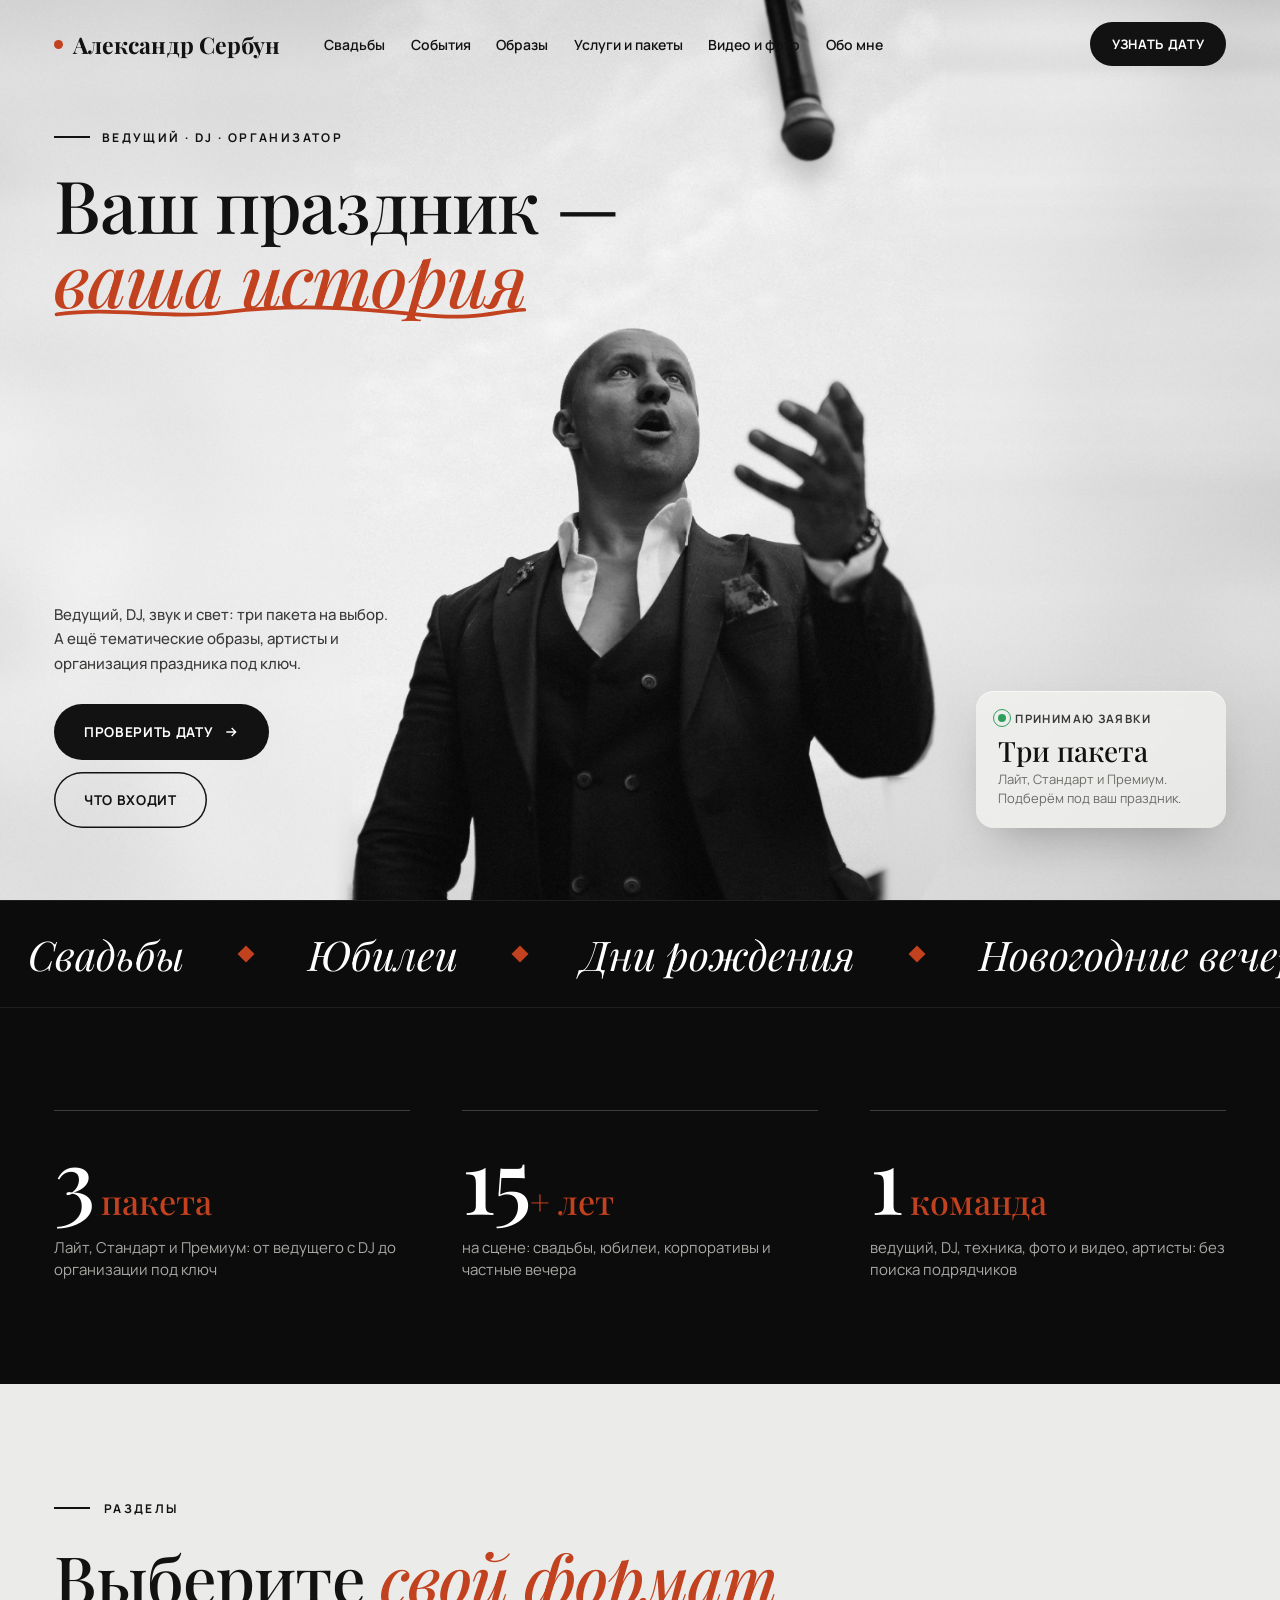
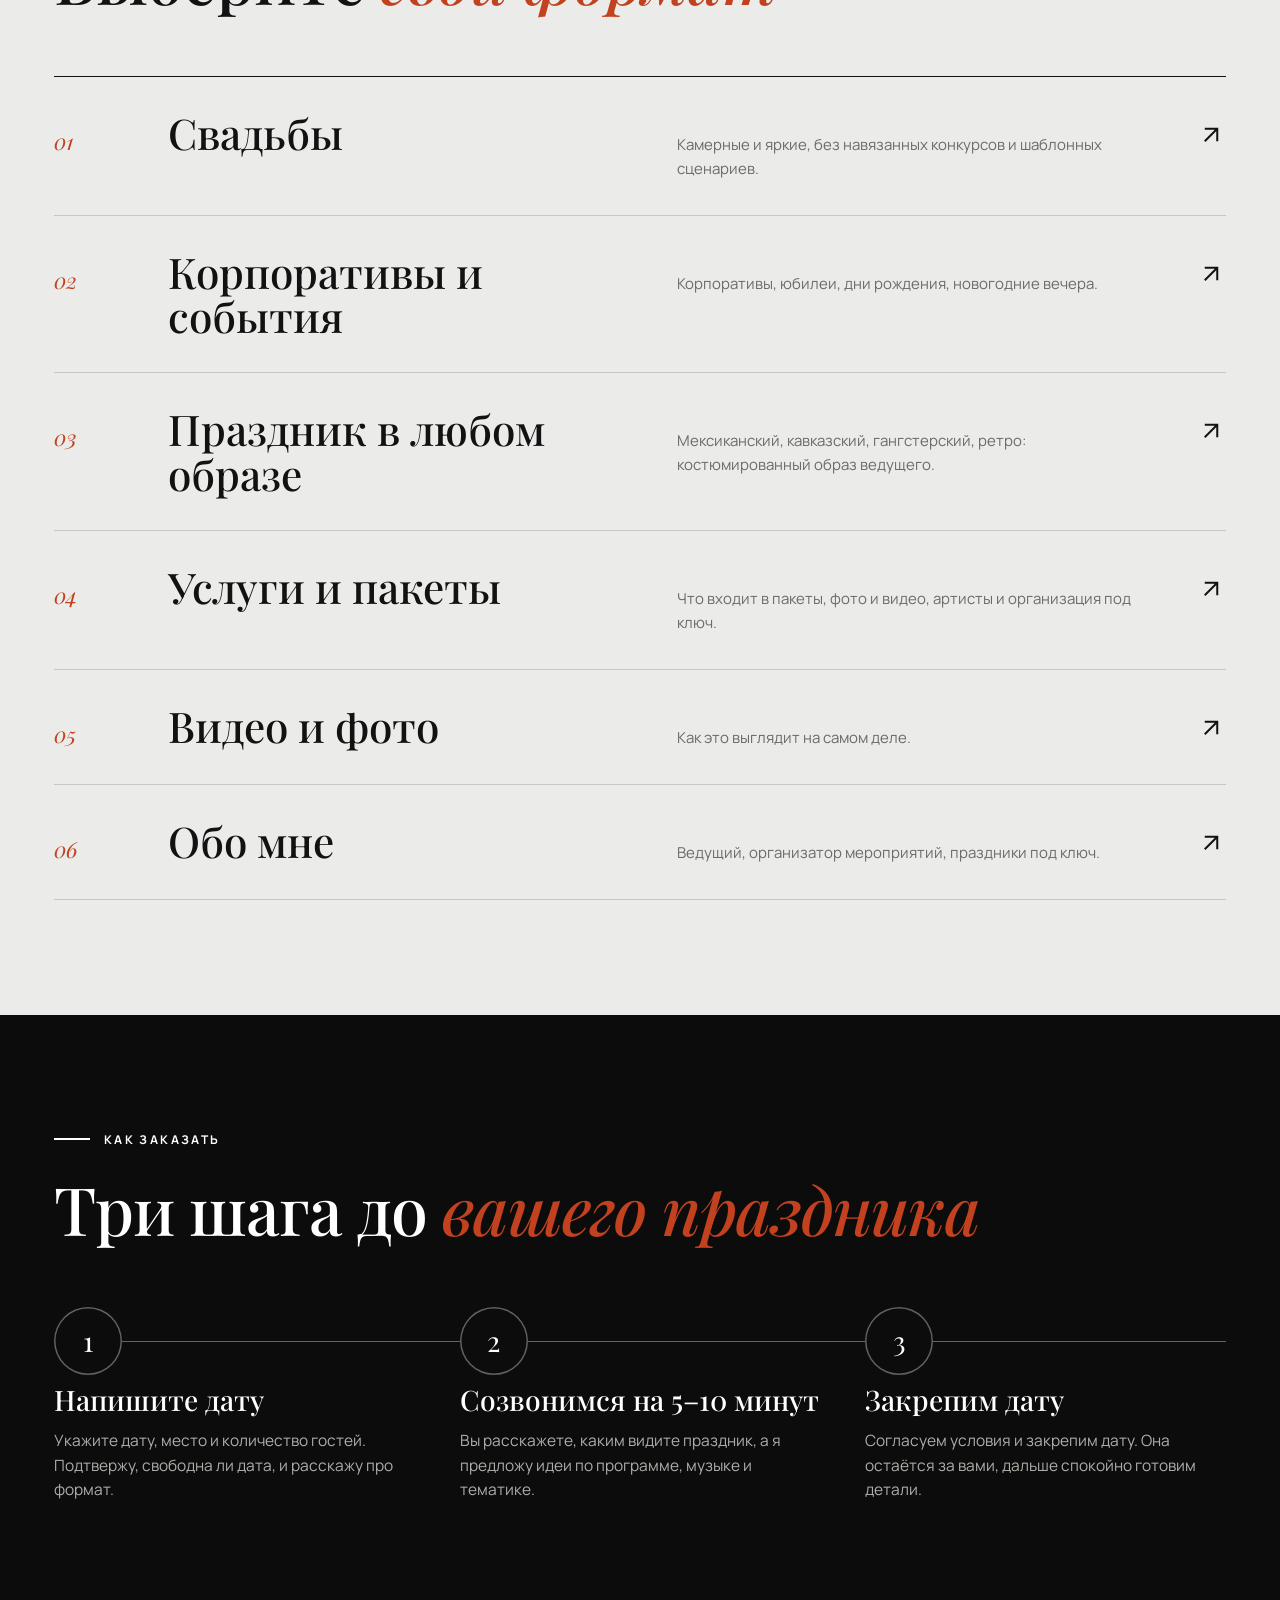
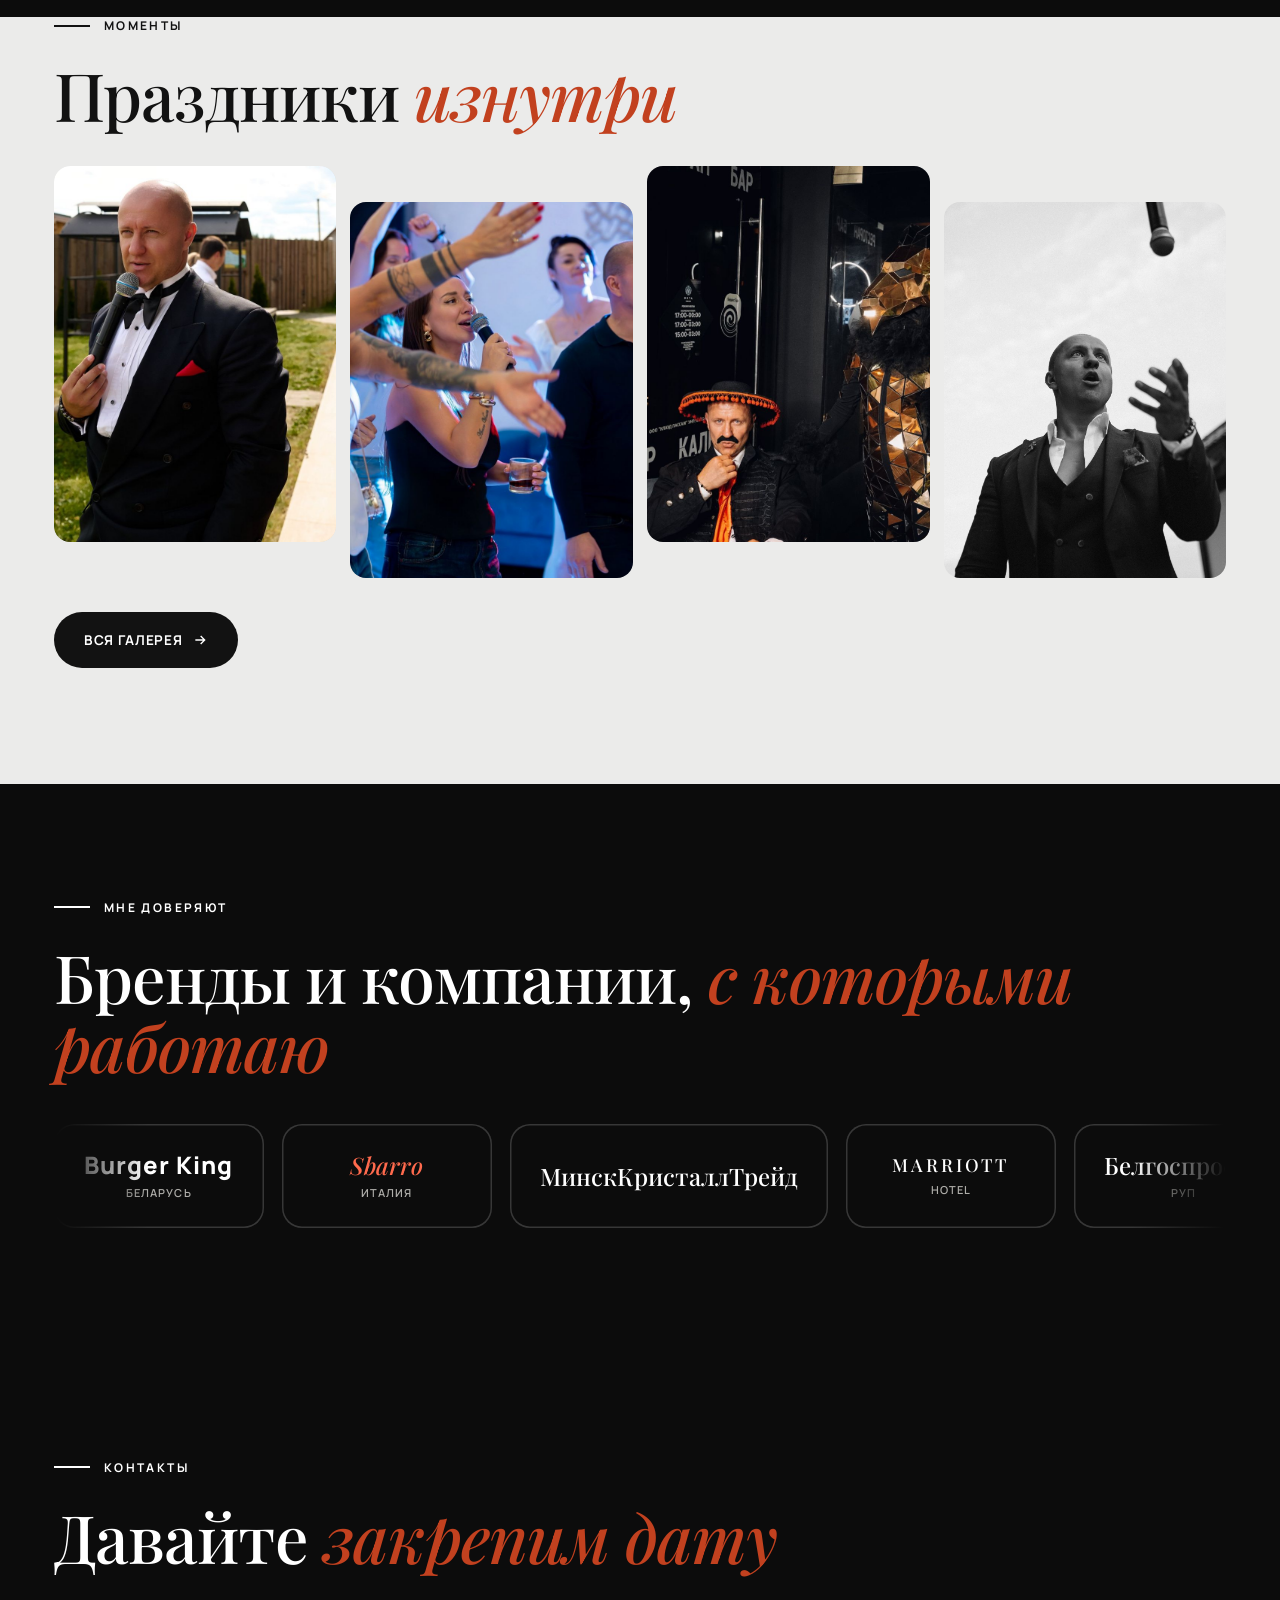
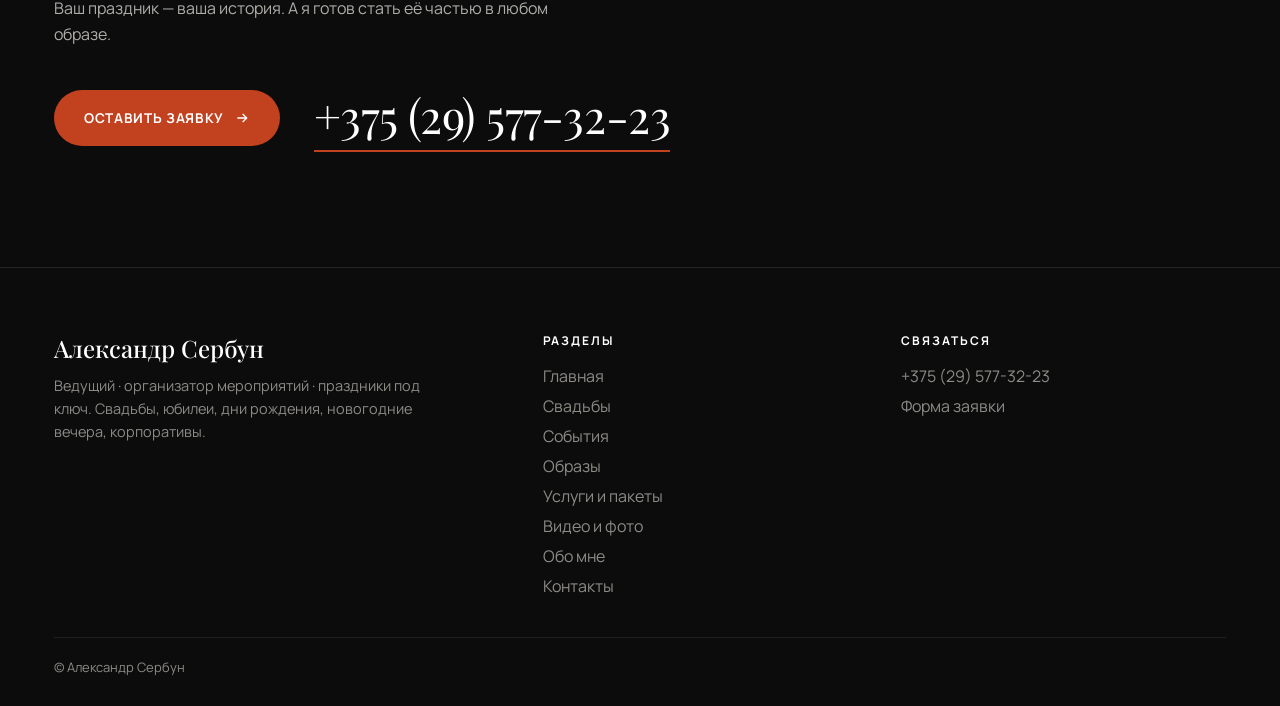
==== commit 0a51c3cf: "Themes: Caucasian and gangster looks with photos Co-Authored-By: Claude Sonnet 5.5 <noreply@anthropi" ====
--- a/index.html
+++ b/index.html
@@ -67,7 +67,7 @@
     <div class="tk">
       <a class="tk__row has-arrow sr" href="wedding.html"><span class="tk__n">01</span><h3>Свадьбы</h3><p>Камерные и яркие, без навязанных конкурсов и шаблонных сценариев.</p><svg class="tk__arrow" viewBox="0 0 24 24"><path d="M7 7h10v10M7 17 17 7"/></svg></a>
       <a class="tk__row has-arrow sr" href="events.html"><span class="tk__n">02</span><h3>Корпоративы и события</h3><p>Корпоративы, юбилеи, дни рождения, новогодние вечера.</p><svg class="tk__arrow" viewBox="0 0 24 24"><path d="M7 7h10v10M7 17 17 7"/></svg></a>
-      <a class="tk__row has-arrow sr" href="themes.html"><span class="tk__n">03</span><h3>Праздник в любом образе</h3><p>Мексиканский, итальянский, Голливуд, ретро: костюмированный образ ведущего.</p><svg class="tk__arrow" viewBox="0 0 24 24"><path d="M7 7h10v10M7 17 17 7"/></svg></a>
+      <a class="tk__row has-arrow sr" href="themes.html"><span class="tk__n">03</span><h3>Праздник в любом образе</h3><p>Мексиканский, кавказский, гангстерский, ретро: костюмированный образ ведущего.</p><svg class="tk__arrow" viewBox="0 0 24 24"><path d="M7 7h10v10M7 17 17 7"/></svg></a>
       <a class="tk__row has-arrow sr" href="services.html"><span class="tk__n">04</span><h3>Услуги и пакеты</h3><p>Что входит в пакеты, фото и видео, артисты и организация под ключ.</p><svg class="tk__arrow" viewBox="0 0 24 24"><path d="M7 7h10v10M7 17 17 7"/></svg></a>
       <a class="tk__row has-arrow sr" href="gallery.html"><span class="tk__n">05</span><h3>Видео и фото</h3><p>Как это выглядит на самом деле.</p><svg class="tk__arrow" viewBox="0 0 24 24"><path d="M7 7h10v10M7 17 17 7"/></svg></a>
       <a class="tk__row has-arrow sr" href="about.html"><span class="tk__n">06</span><h3>Обо мне</h3><p>Ведущий, организатор мероприятий, праздники под ключ.</p><svg class="tk__arrow" viewBox="0 0 24 24"><path d="M7 7h10v10M7 17 17 7"/></svg></a>
--- a/assets/pages.css
+++ b/assets/pages.css
@@ -171,3 +171,18 @@
 .lg--becloud b,.lg--xiaomi b{font-family:var(--sans);font-weight:700;text-transform:none}
 .lg--img img{max-height:52px;max-width:150px;object-fit:contain;filter:brightness(0) invert(1);opacity:.9}
 @media(prefers-reduced-motion:reduce){.lgs__track{animation:none}}
+.tstats{margin-top:44px;display:grid;grid-template-columns:repeat(3,minmax(0,1fr));gap:18px}
+.tstats>div{padding:28px 26px;border-radius:22px;background:#fff;box-shadow:inset 0 0 0 1.5px rgba(14,14,14,.12)}
+.tstats b{display:block;font-family:var(--serif);font-weight:500;font-size:clamp(44px,5vw,72px);line-height:1;color:var(--accent);letter-spacing:-.02em}
+.tstats p{margin-top:12px;color:var(--muted);font-size:15.5px;line-height:1.45}
+.proj{list-style:none;margin:34px 0 0;padding:0;border-top:1.5px solid var(--ink)}
+.proj li{display:grid;grid-template-columns:minmax(0,5fr) minmax(0,5fr);gap:24px;padding:26px 0 26px 40px;border-bottom:1px solid rgba(14,14,14,.14);position:relative}
+.proj li::before{content:"✔";position:absolute;left:0;top:28px;color:var(--accent);font-weight:700}
+.proj b{font-family:var(--serif);font-weight:500;font-size:clamp(22px,2.2vw,32px);line-height:1.15}
+.proj span{color:var(--muted);font-size:15.5px;line-height:1.5}
+@media(max-width:900px){.tstats{grid-template-columns:repeat(2,minmax(0,1fr))}.proj li{grid-template-columns:1fr;gap:8px}}
+.tbig{margin:44px 0 34px;display:grid;grid-template-columns:repeat(2,minmax(0,1fr));gap:18px}
+.tbig>div{padding:34px 34px 30px;border-radius:26px;background:#121212;color:#fff}
+.tbig b{display:block;font-family:var(--serif);font-weight:500;font-size:clamp(64px,8vw,120px);line-height:.95;letter-spacing:-.03em;font-variant-numeric:lining-nums;font-feature-settings:"lnum" 1}
+.tbig p{margin-top:14px;color:#aeada9;font-size:16px;line-height:1.45}
+@media(max-width:700px){.tbig{grid-template-columns:1fr}}
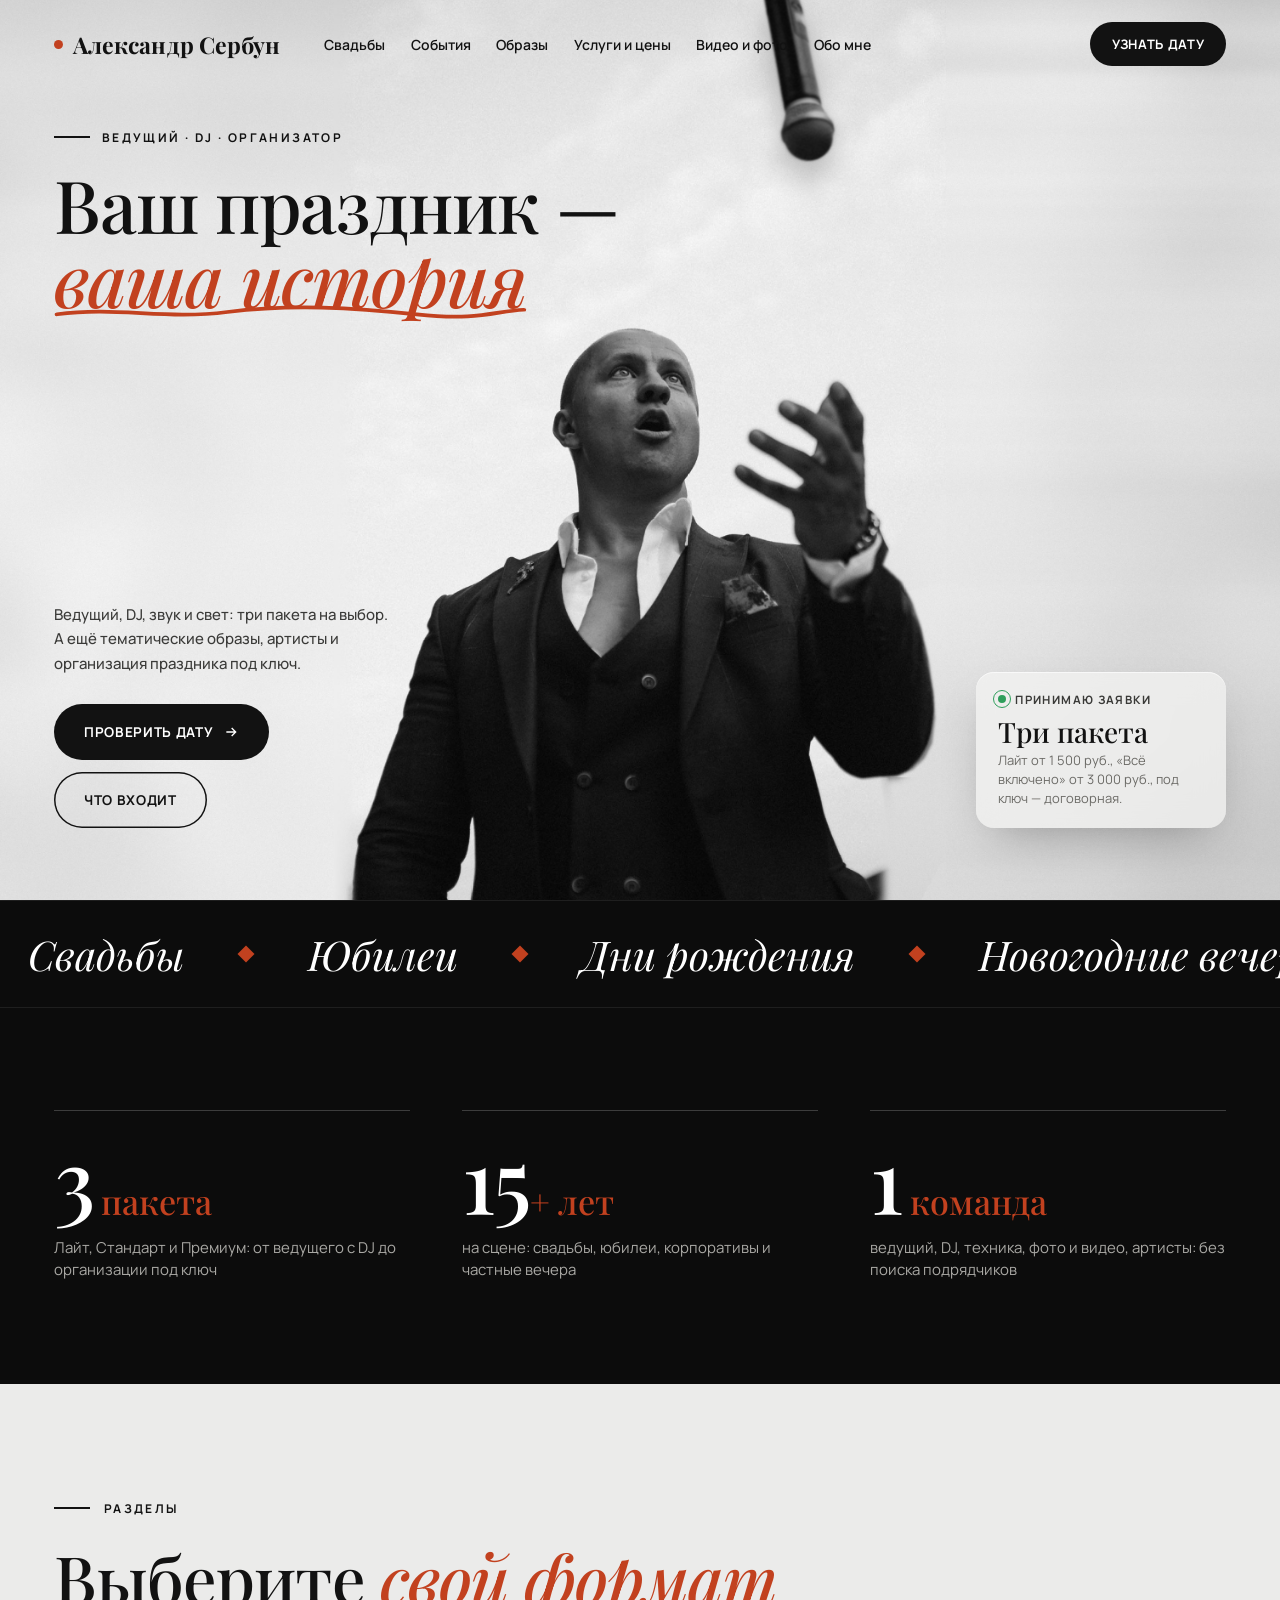
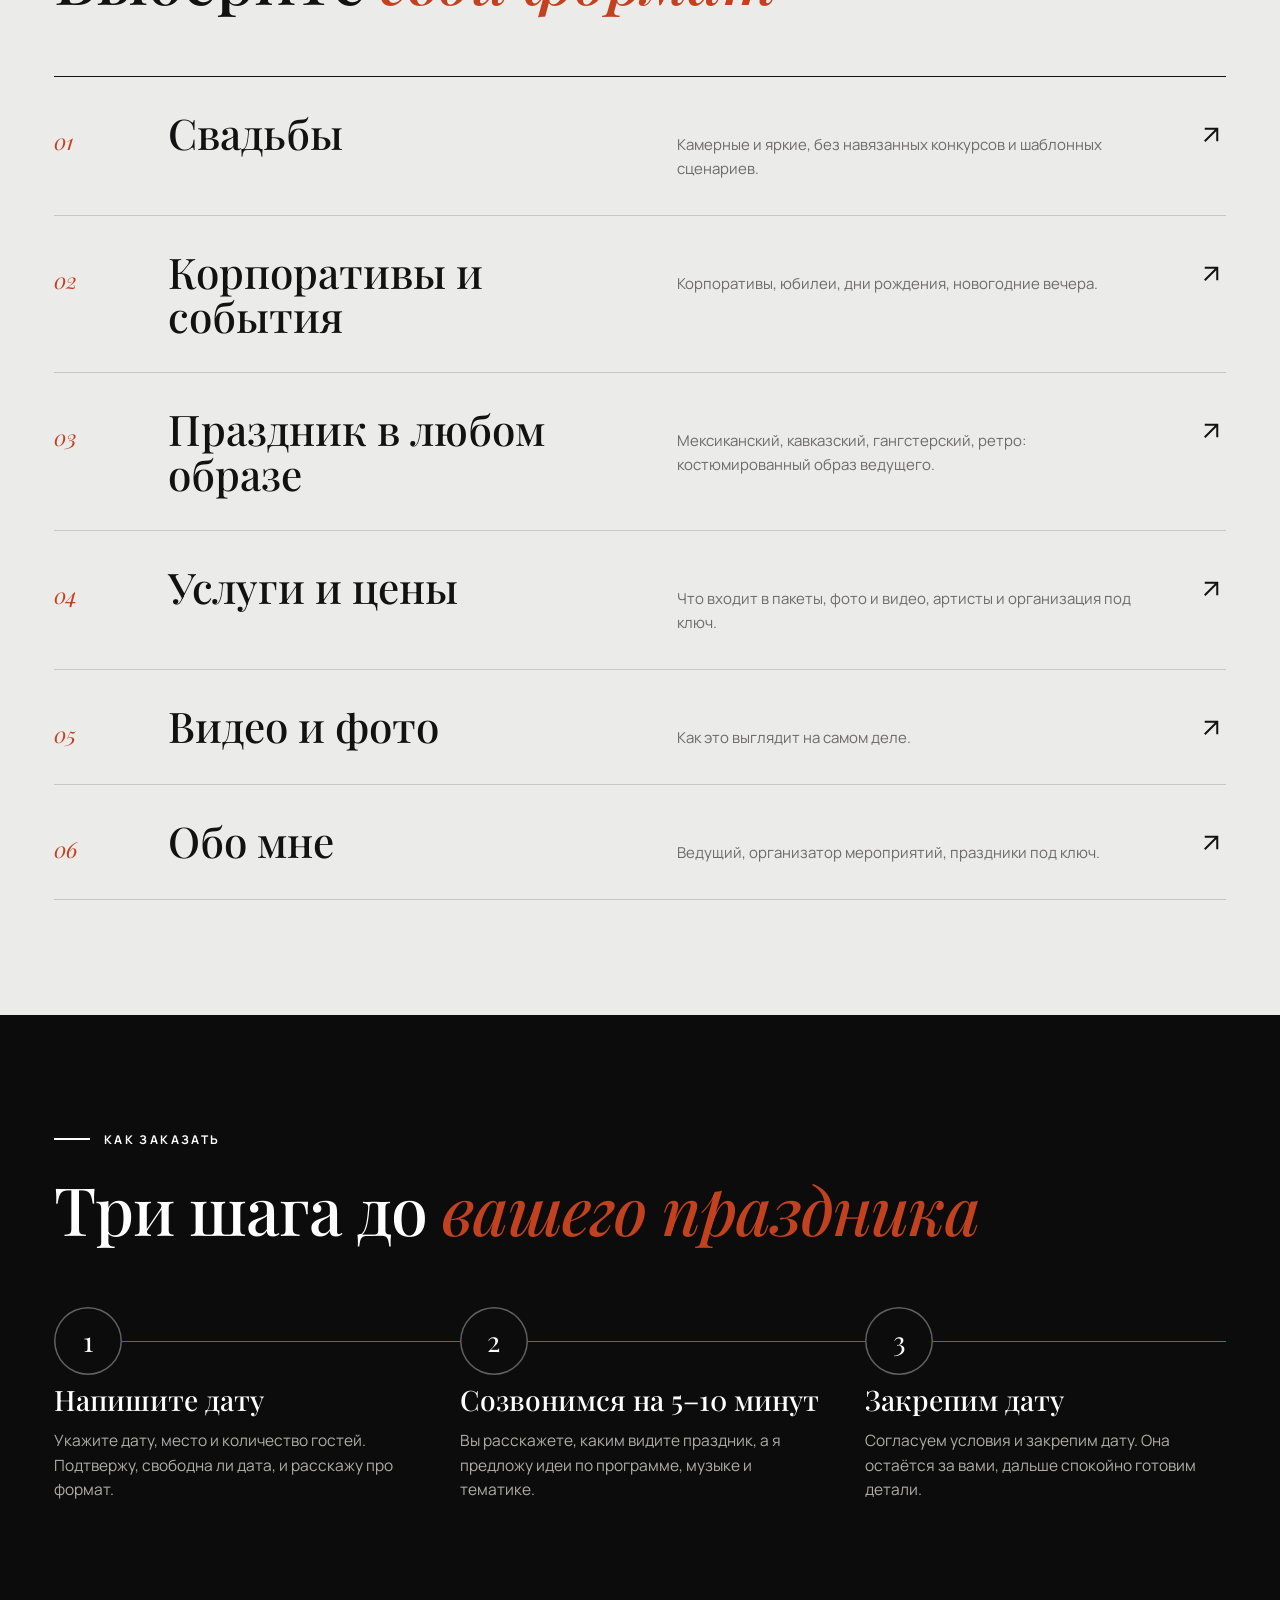
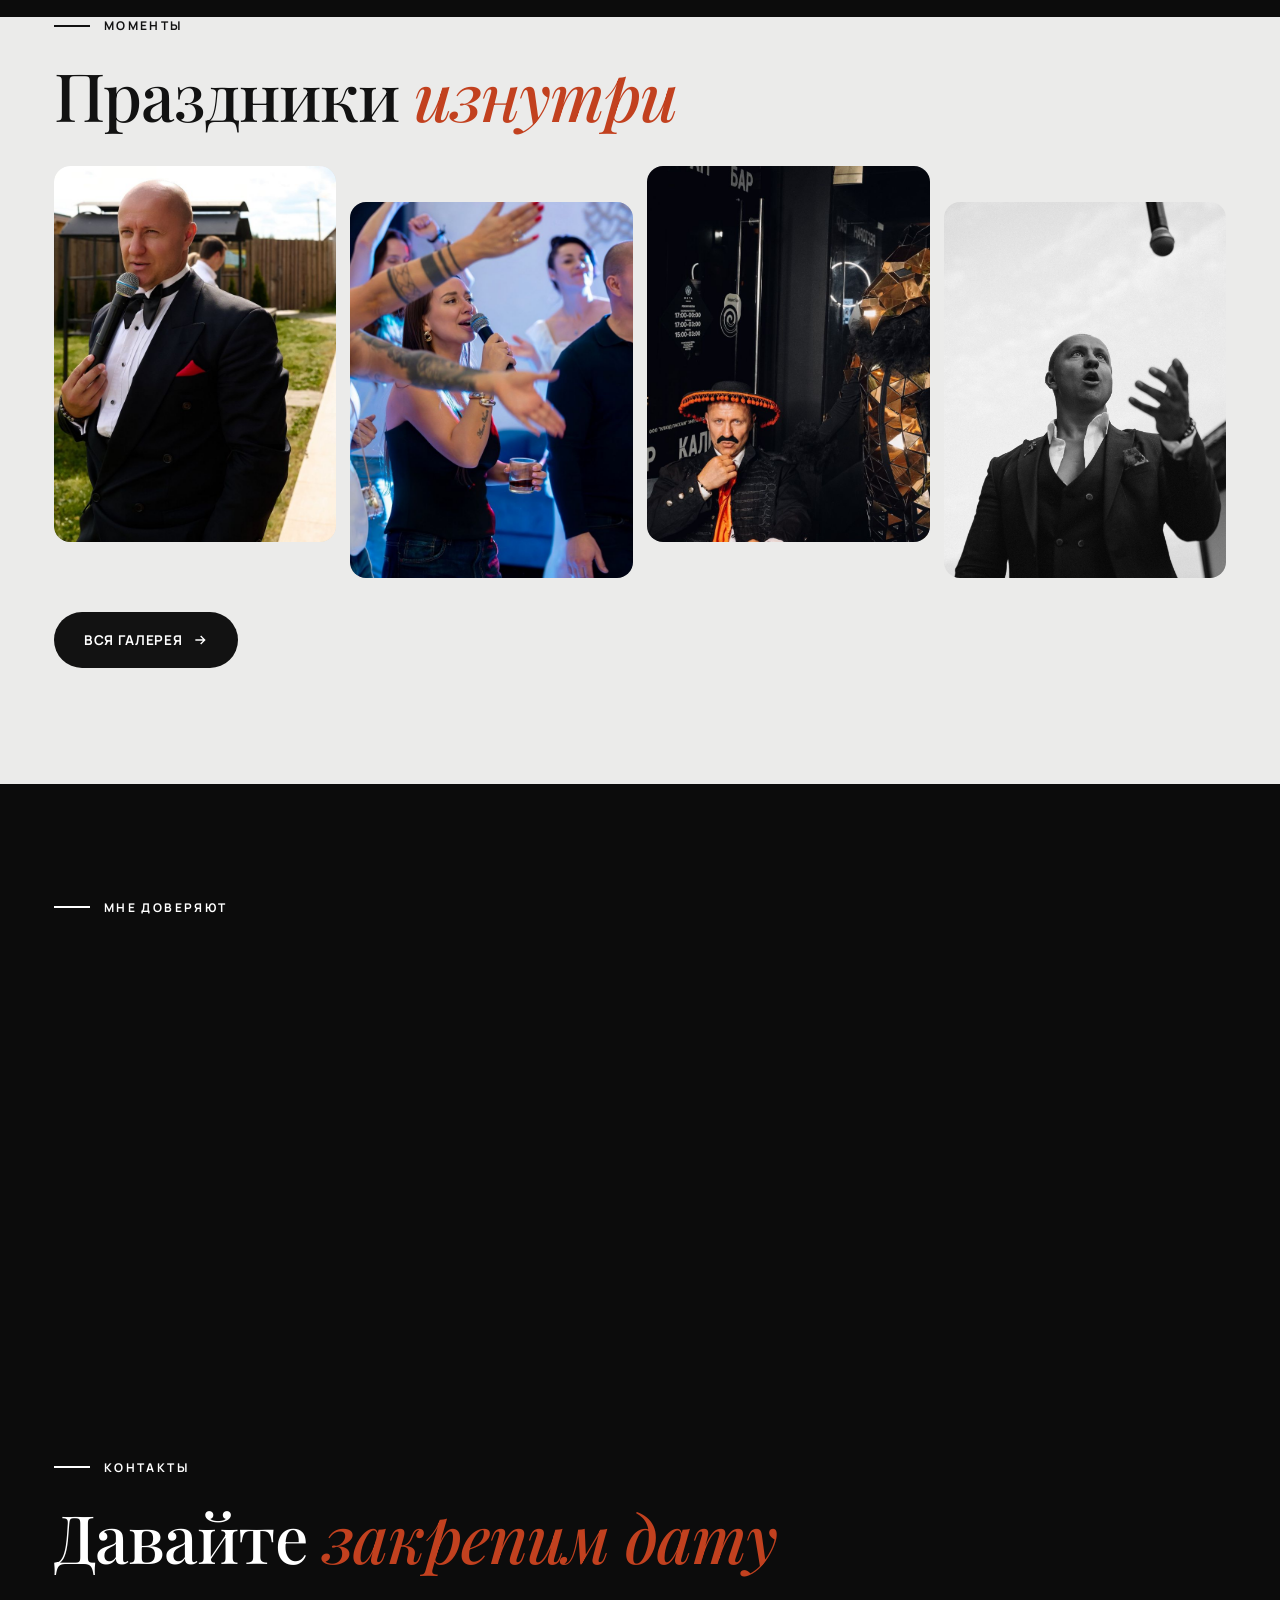
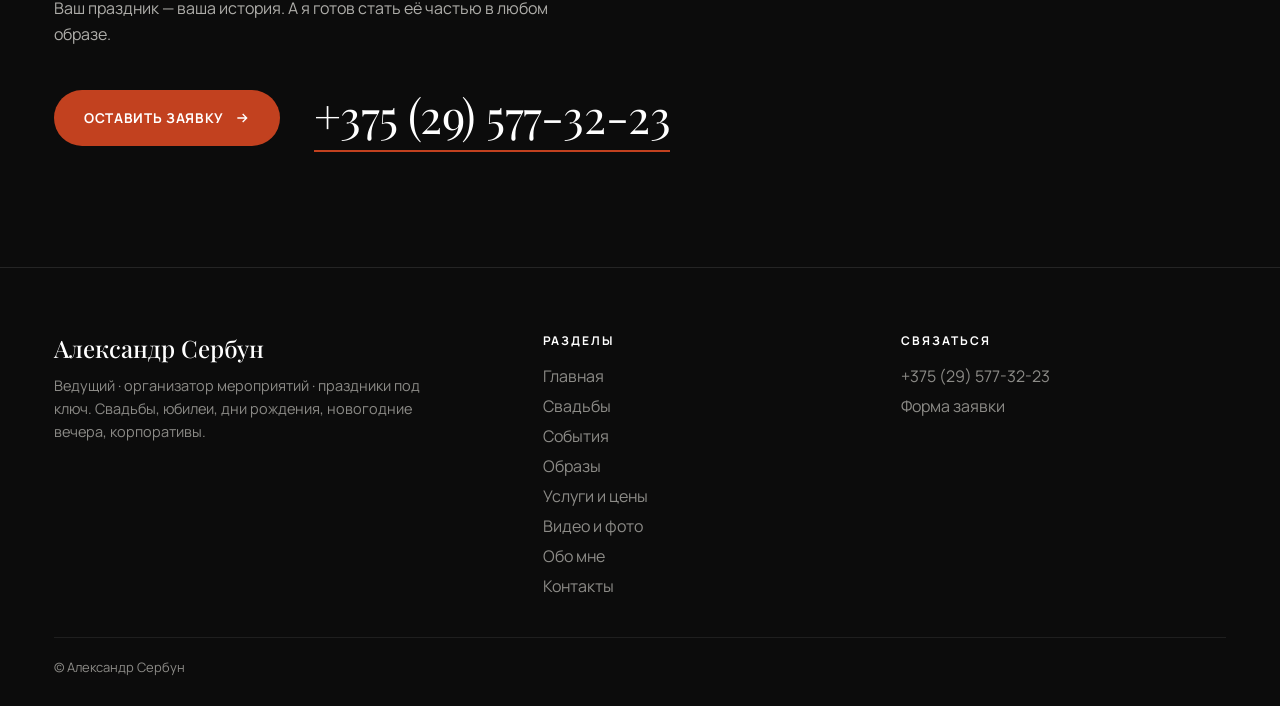
==== commit fd54e702: "Packages with prices: Lite, All-inclusive, Turnkey Co-Authored-By: Claude Sonnet 5.5 <noreply@anthro" ====
--- a/index.html
+++ b/index.html
@@ -14,10 +14,10 @@
 <body>
 <header class="nav" id="nav">
   <a class="logo" href="index.html"><i></i>Александр Сербун</a>
-  <ul class="menu"><li><a href="wedding.html">Свадьбы</a></li><li><a href="events.html">События</a></li><li><a href="themes.html">Образы</a></li><li><a href="services.html">Услуги и пакеты</a></li><li><a href="gallery.html">Видео и фото</a></li><li><a href="about.html">Обо мне</a></li></ul>
+  <ul class="menu"><li><a href="wedding.html">Свадьбы</a></li><li><a href="events.html">События</a></li><li><a href="themes.html">Образы</a></li><li><a href="services.html">Услуги и цены</a></li><li><a href="gallery.html">Видео и фото</a></li><li><a href="about.html">Обо мне</a></li></ul>
   <div class="nav__r"><a class="pill" href="contacts.html" data-mag><span>Узнать дату</span></a><button class="burger" id="burger" aria-label="Меню" aria-expanded="false"><span></span><span></span></button></div>
 </header>
-<nav class="mnav" aria-label="Меню"><a href="index.html" style="--i:0">Главная</a><a href="wedding.html" style="--i:1">Свадьбы</a><a href="events.html" style="--i:2">События</a><a href="themes.html" style="--i:3">Образы</a><a href="services.html" style="--i:4">Услуги и пакеты</a><a href="gallery.html" style="--i:5">Видео и фото</a><a href="about.html" style="--i:6">Обо мне</a><a href="contacts.html" style="--i:7">Контакты</a><small>+375 (29) 577-32-23</small></nav>
+<nav class="mnav" aria-label="Меню"><a href="index.html" style="--i:0">Главная</a><a href="wedding.html" style="--i:1">Свадьбы</a><a href="events.html" style="--i:2">События</a><a href="themes.html" style="--i:3">Образы</a><a href="services.html" style="--i:4">Услуги и цены</a><a href="gallery.html" style="--i:5">Видео и фото</a><a href="about.html" style="--i:6">Обо мне</a><a href="contacts.html" style="--i:7">Контакты</a><small>+375 (29) 577-32-23</small></nav>
 <section class="hero" id="hero">
   <div class="stage-clip">
     <div class="stage-wrap">
@@ -43,7 +43,7 @@
   <aside class="avail rv" style="--d:2">
     <small><i class="dot"></i>Принимаю заявки</small>
     <b>Три пакета</b>
-    <span class="s">Лайт, Стандарт и Премиум. Подберём под ваш праздник.</span>
+    <span class="s">Лайт от 1 500 руб., «Всё включено» от 3 000 руб., под ключ — договорная.</span>
   </aside>
   <div class="cue" aria-hidden="true"></div>
 </section>
@@ -68,7 +68,7 @@
       <a class="tk__row has-arrow sr" href="wedding.html"><span class="tk__n">01</span><h3>Свадьбы</h3><p>Камерные и яркие, без навязанных конкурсов и шаблонных сценариев.</p><svg class="tk__arrow" viewBox="0 0 24 24"><path d="M7 7h10v10M7 17 17 7"/></svg></a>
       <a class="tk__row has-arrow sr" href="events.html"><span class="tk__n">02</span><h3>Корпоративы и события</h3><p>Корпоративы, юбилеи, дни рождения, новогодние вечера.</p><svg class="tk__arrow" viewBox="0 0 24 24"><path d="M7 7h10v10M7 17 17 7"/></svg></a>
       <a class="tk__row has-arrow sr" href="themes.html"><span class="tk__n">03</span><h3>Праздник в любом образе</h3><p>Мексиканский, кавказский, гангстерский, ретро: костюмированный образ ведущего.</p><svg class="tk__arrow" viewBox="0 0 24 24"><path d="M7 7h10v10M7 17 17 7"/></svg></a>
-      <a class="tk__row has-arrow sr" href="services.html"><span class="tk__n">04</span><h3>Услуги и пакеты</h3><p>Что входит в пакеты, фото и видео, артисты и организация под ключ.</p><svg class="tk__arrow" viewBox="0 0 24 24"><path d="M7 7h10v10M7 17 17 7"/></svg></a>
+      <a class="tk__row has-arrow sr" href="services.html"><span class="tk__n">04</span><h3>Услуги и цены</h3><p>Что входит в пакеты, фото и видео, артисты и организация под ключ.</p><svg class="tk__arrow" viewBox="0 0 24 24"><path d="M7 7h10v10M7 17 17 7"/></svg></a>
       <a class="tk__row has-arrow sr" href="gallery.html"><span class="tk__n">05</span><h3>Видео и фото</h3><p>Как это выглядит на самом деле.</p><svg class="tk__arrow" viewBox="0 0 24 24"><path d="M7 7h10v10M7 17 17 7"/></svg></a>
       <a class="tk__row has-arrow sr" href="about.html"><span class="tk__n">06</span><h3>Обо мне</h3><p>Ведущий, организатор мероприятий, праздники под ключ.</p><svg class="tk__arrow" viewBox="0 0 24 24"><path d="M7 7h10v10M7 17 17 7"/></svg></a>
     </div>
@@ -97,7 +97,7 @@
 <footer class="foot2">
   <div class="foot2__grid">
     <div><b>Александр Сербун</b><p>Ведущий · организатор мероприятий · праздники под ключ. Свадьбы, юбилеи, дни рождения, новогодние вечера, корпоративы.</p></div>
-    <div><h4>Разделы</h4><a href="index.html">Главная</a><a href="wedding.html">Свадьбы</a><a href="events.html">События</a><a href="themes.html">Образы</a><a href="services.html">Услуги и пакеты</a><a href="gallery.html">Видео и фото</a><a href="about.html">Обо мне</a><a href="contacts.html">Контакты</a></div>
+    <div><h4>Разделы</h4><a href="index.html">Главная</a><a href="wedding.html">Свадьбы</a><a href="events.html">События</a><a href="themes.html">Образы</a><a href="services.html">Услуги и цены</a><a href="gallery.html">Видео и фото</a><a href="about.html">Обо мне</a><a href="contacts.html">Контакты</a></div>
     <div><h4>Связаться</h4><a href="tel:+375295773223">+375 (29) 577-32-23</a><a href="contacts.html">Форма заявки</a></div>
   </div>
   <div class="foot2__bot">© Александр Сербун</div>
--- a/assets/pages.css
+++ b/assets/pages.css
@@ -186,3 +186,7 @@
 .tbig b{display:block;font-family:var(--serif);font-weight:500;font-size:clamp(64px,8vw,120px);line-height:.95;letter-spacing:-.03em;font-variant-numeric:lining-nums;font-feature-settings:"lnum" 1}
 .tbig p{margin-top:14px;color:#aeada9;font-size:16px;line-height:1.45}
 @media(max-width:700px){.tbig{grid-template-columns:1fr}}
+.tier__price{font-family:var(--serif);font-size:clamp(26px,2.4vw,34px);color:var(--accent);margin:0 0 14px;white-space:nowrap}
+.tier li b{font-weight:600}
+.tier li span{display:block;margin-top:3px;font-size:14px;color:var(--muted);line-height:1.45}
+.tier--hot li span{color:#aeada9}
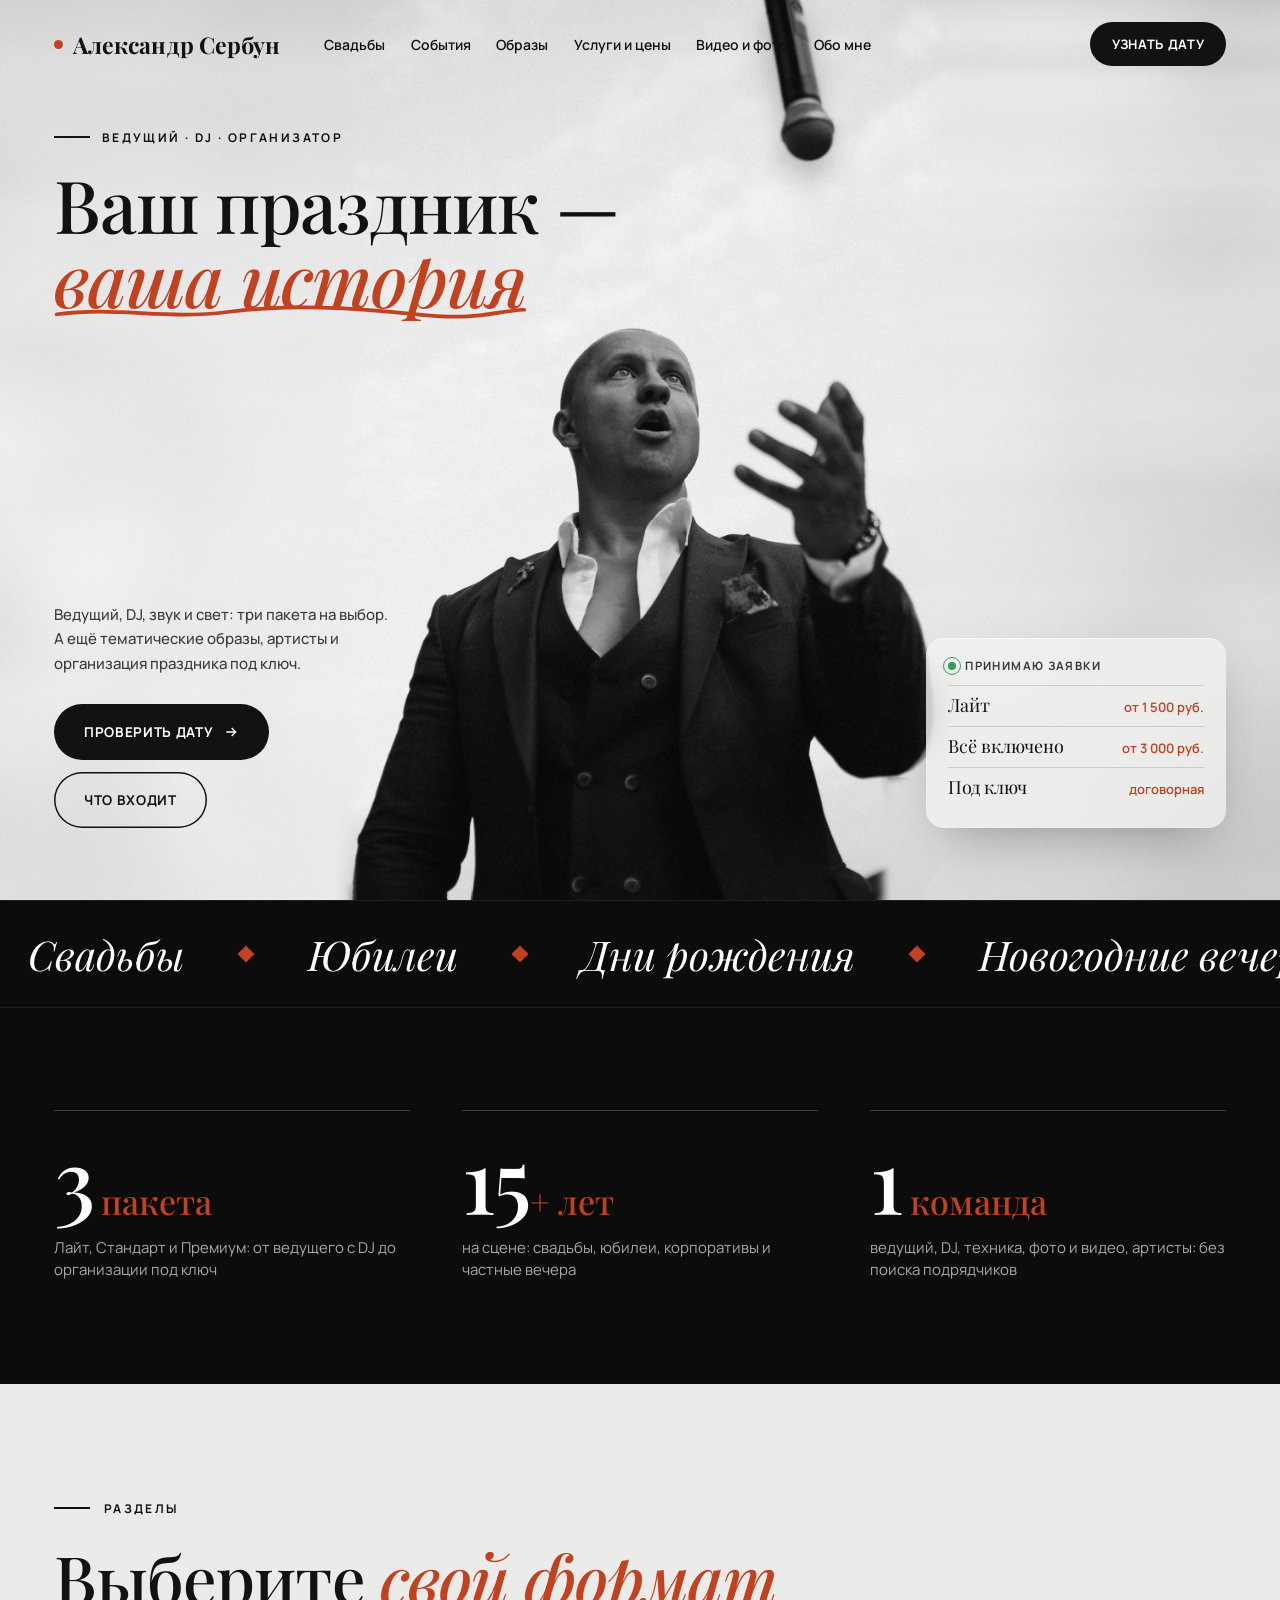
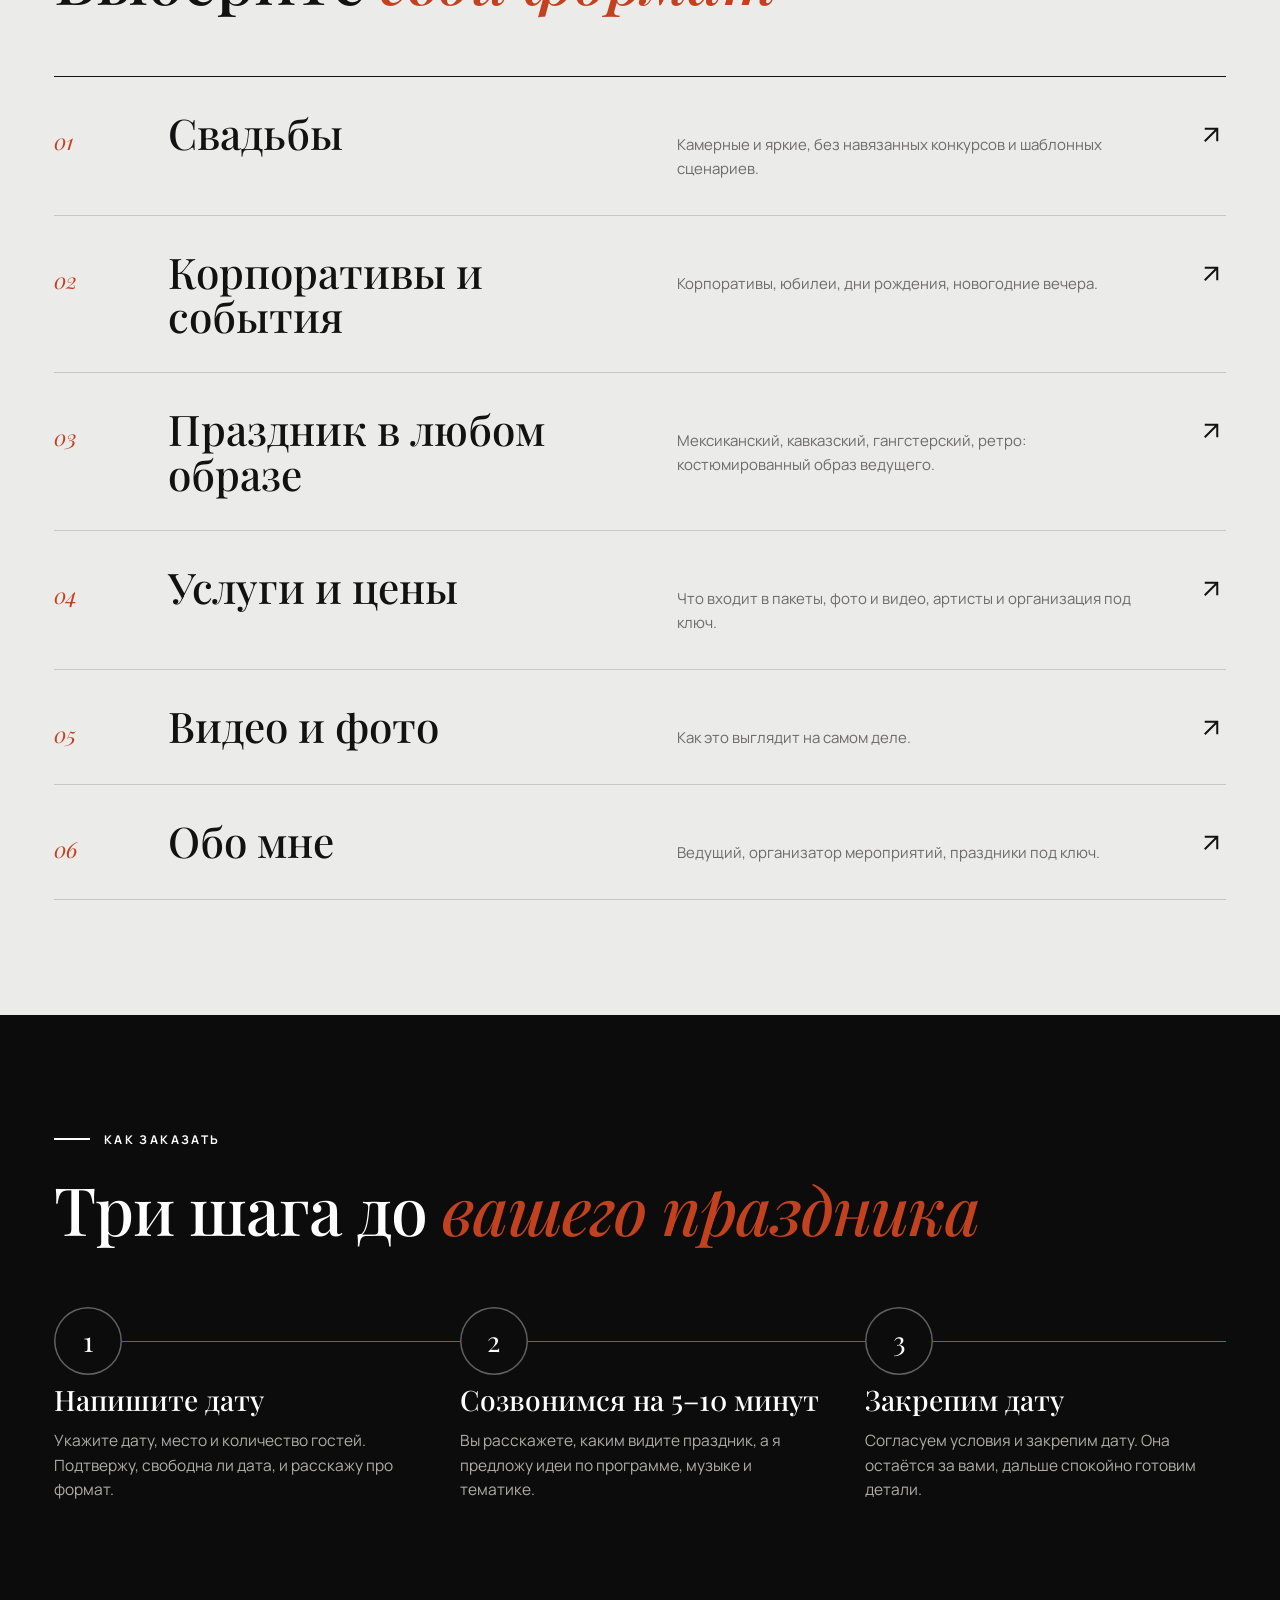
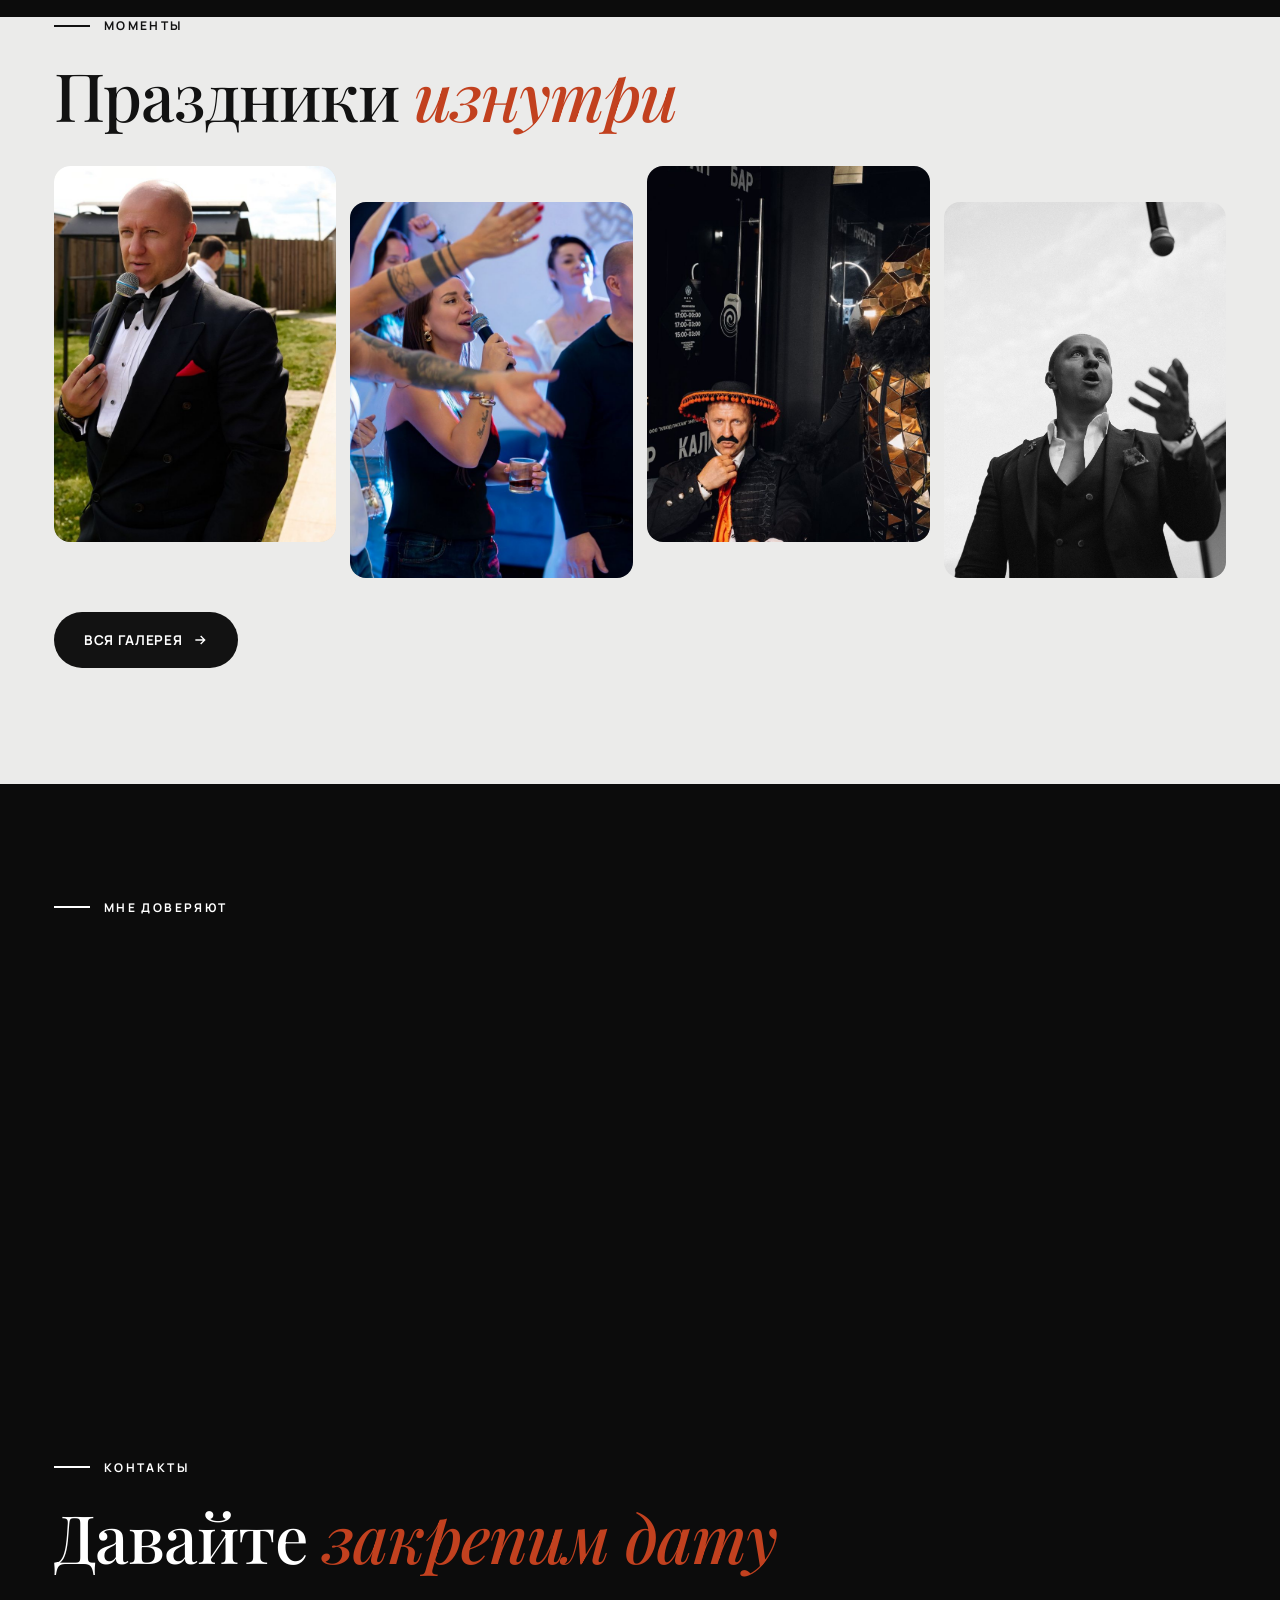
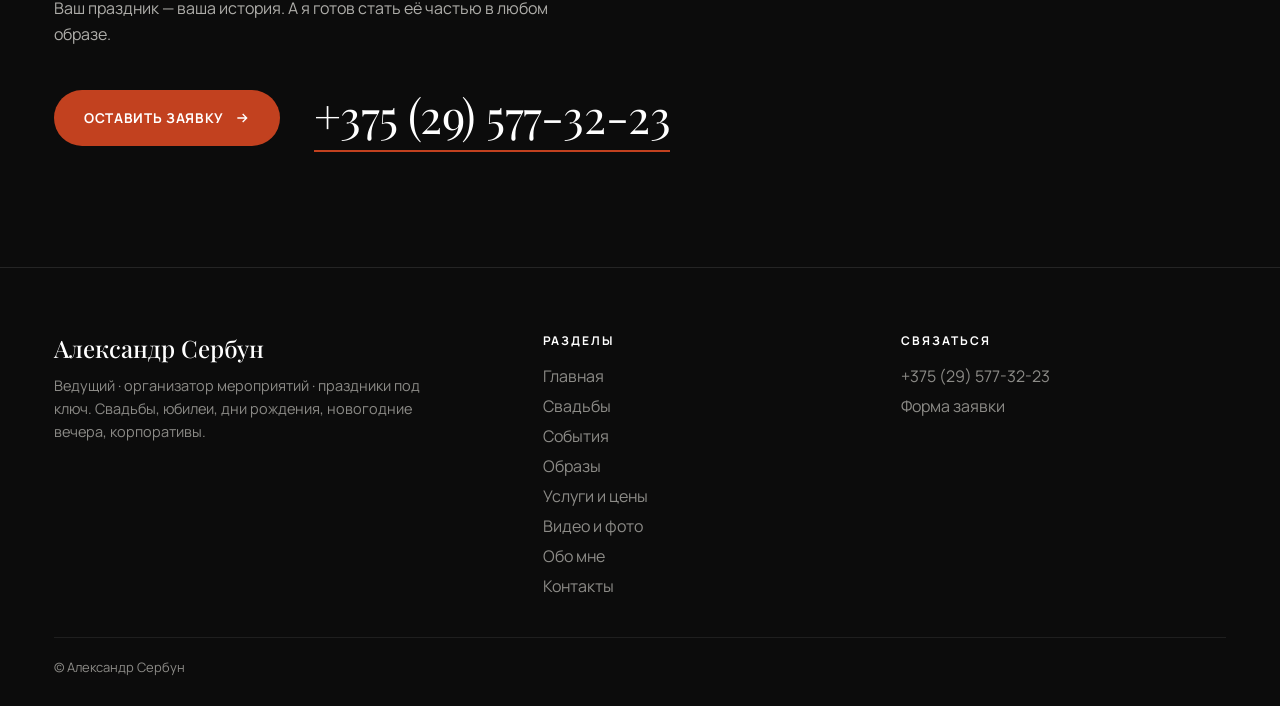
==== commit 6afd3baf: "Hero card: prices as list Co-Authored-By: Claude Sonnet 5.5 <noreply@anthropic.com> Claude-Session: " ====
--- a/index.html
+++ b/index.html
@@ -42,8 +42,11 @@
   </div>
   <aside class="avail rv" style="--d:2">
     <small><i class="dot"></i>Принимаю заявки</small>
-    <b>Три пакета</b>
-    <span class="s">Лайт от 1 500 руб., «Всё включено» от 3 000 руб., под ключ — договорная.</span>
+    <ul class="avail__list">
+      <li><span>Лайт</span><em>от 1 500 руб.</em></li>
+      <li><span>Всё включено</span><em>от 3 000 руб.</em></li>
+      <li><span>Под ключ</span><em>договорная</em></li>
+    </ul>
   </aside>
   <div class="cue" aria-hidden="true"></div>
 </section>
--- a/assets/base.css
+++ b/assets/base.css
@@ -231,3 +231,10 @@
   *,*::before,*::after{animation-duration:.01ms!important;animation-delay:0s!important;animation-iteration-count:1!important;transition-duration:.01ms!important}
   .track{animation:none}
 }
+.avail__list{list-style:none;margin:12px 0 0;padding:0}
+.avail__list li{display:flex;justify-content:space-between;align-items:baseline;gap:12px;padding:10px 0;border-top:1px solid rgba(14,14,14,.14)}
+.avail__list span{font-family:var(--serif);font-size:19px;line-height:1.1}
+.avail__list em{font-style:normal;font-size:13px;font-weight:600;color:var(--accent);white-space:nowrap}
+.avail{width:min(300px,24vw)}
+.avail__list span{font-size:18px;white-space:nowrap}
+@media(max-width:900px){.avail{width:auto}}
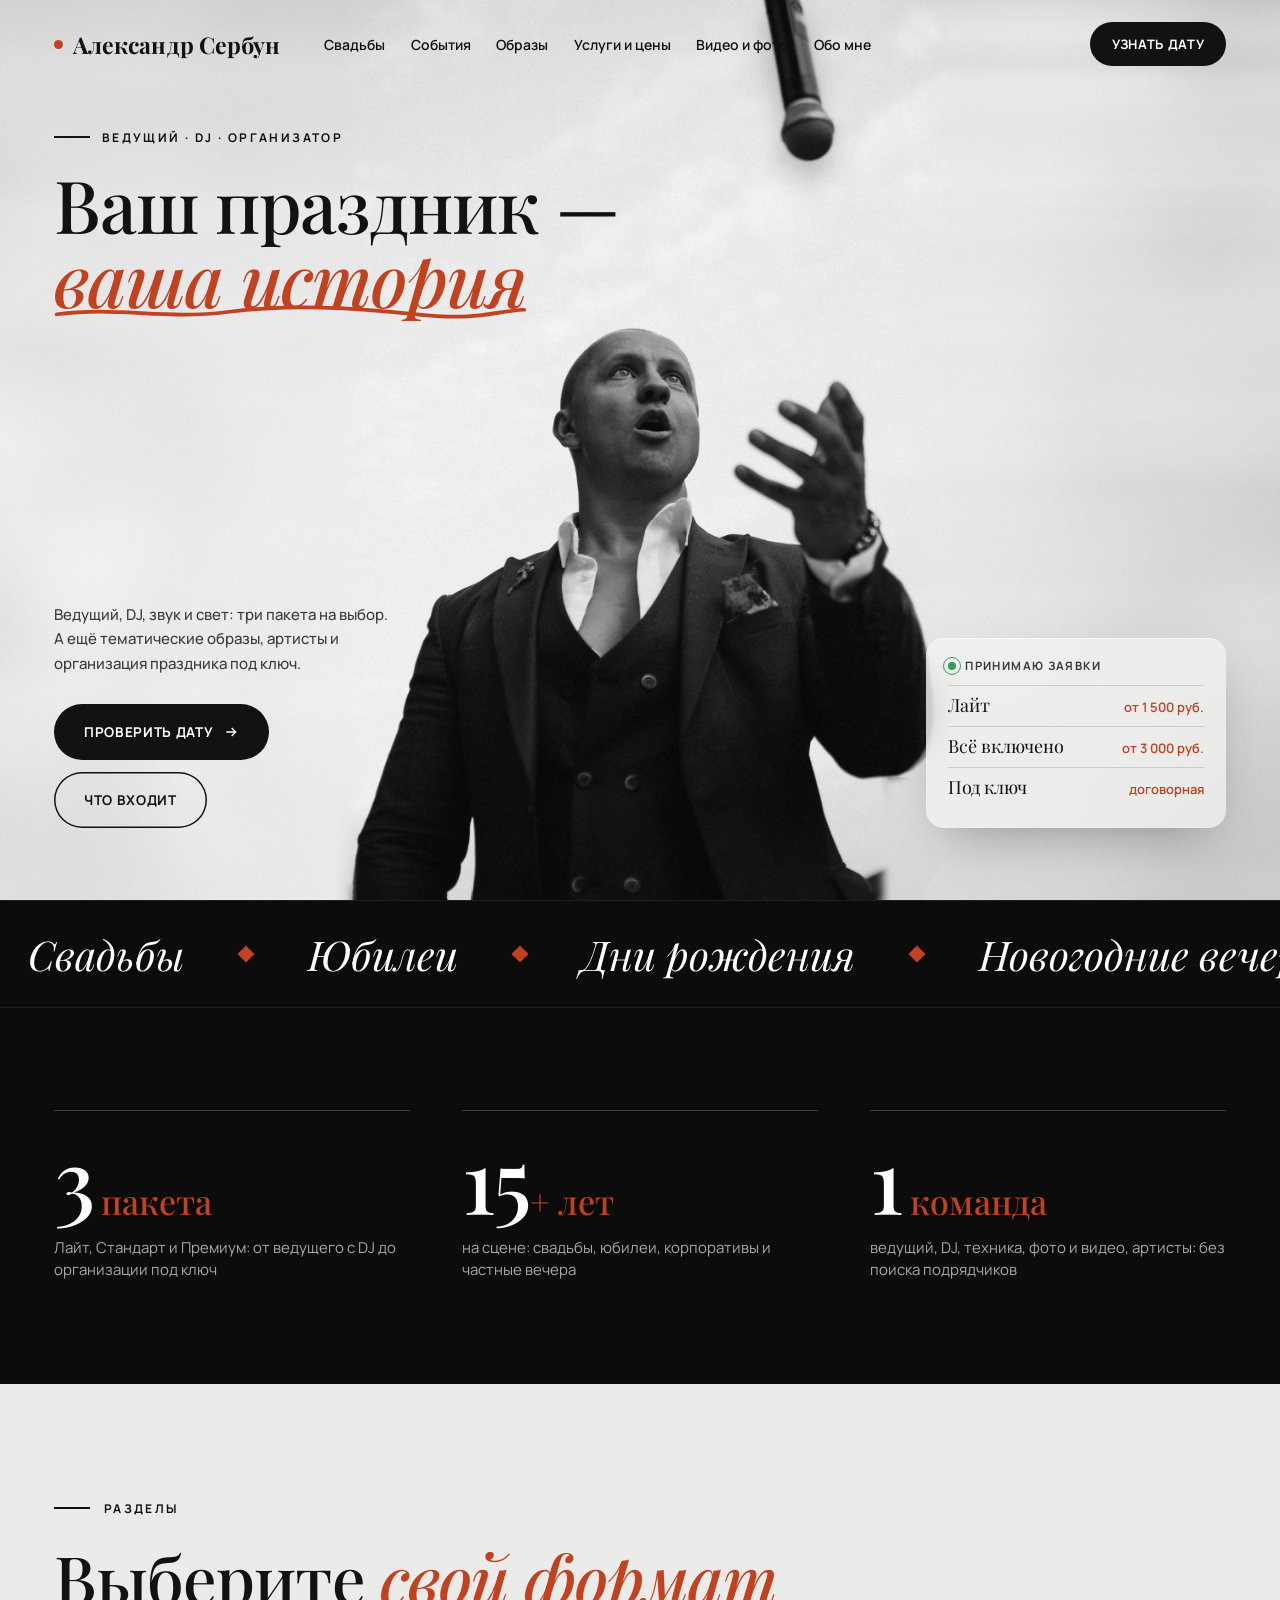
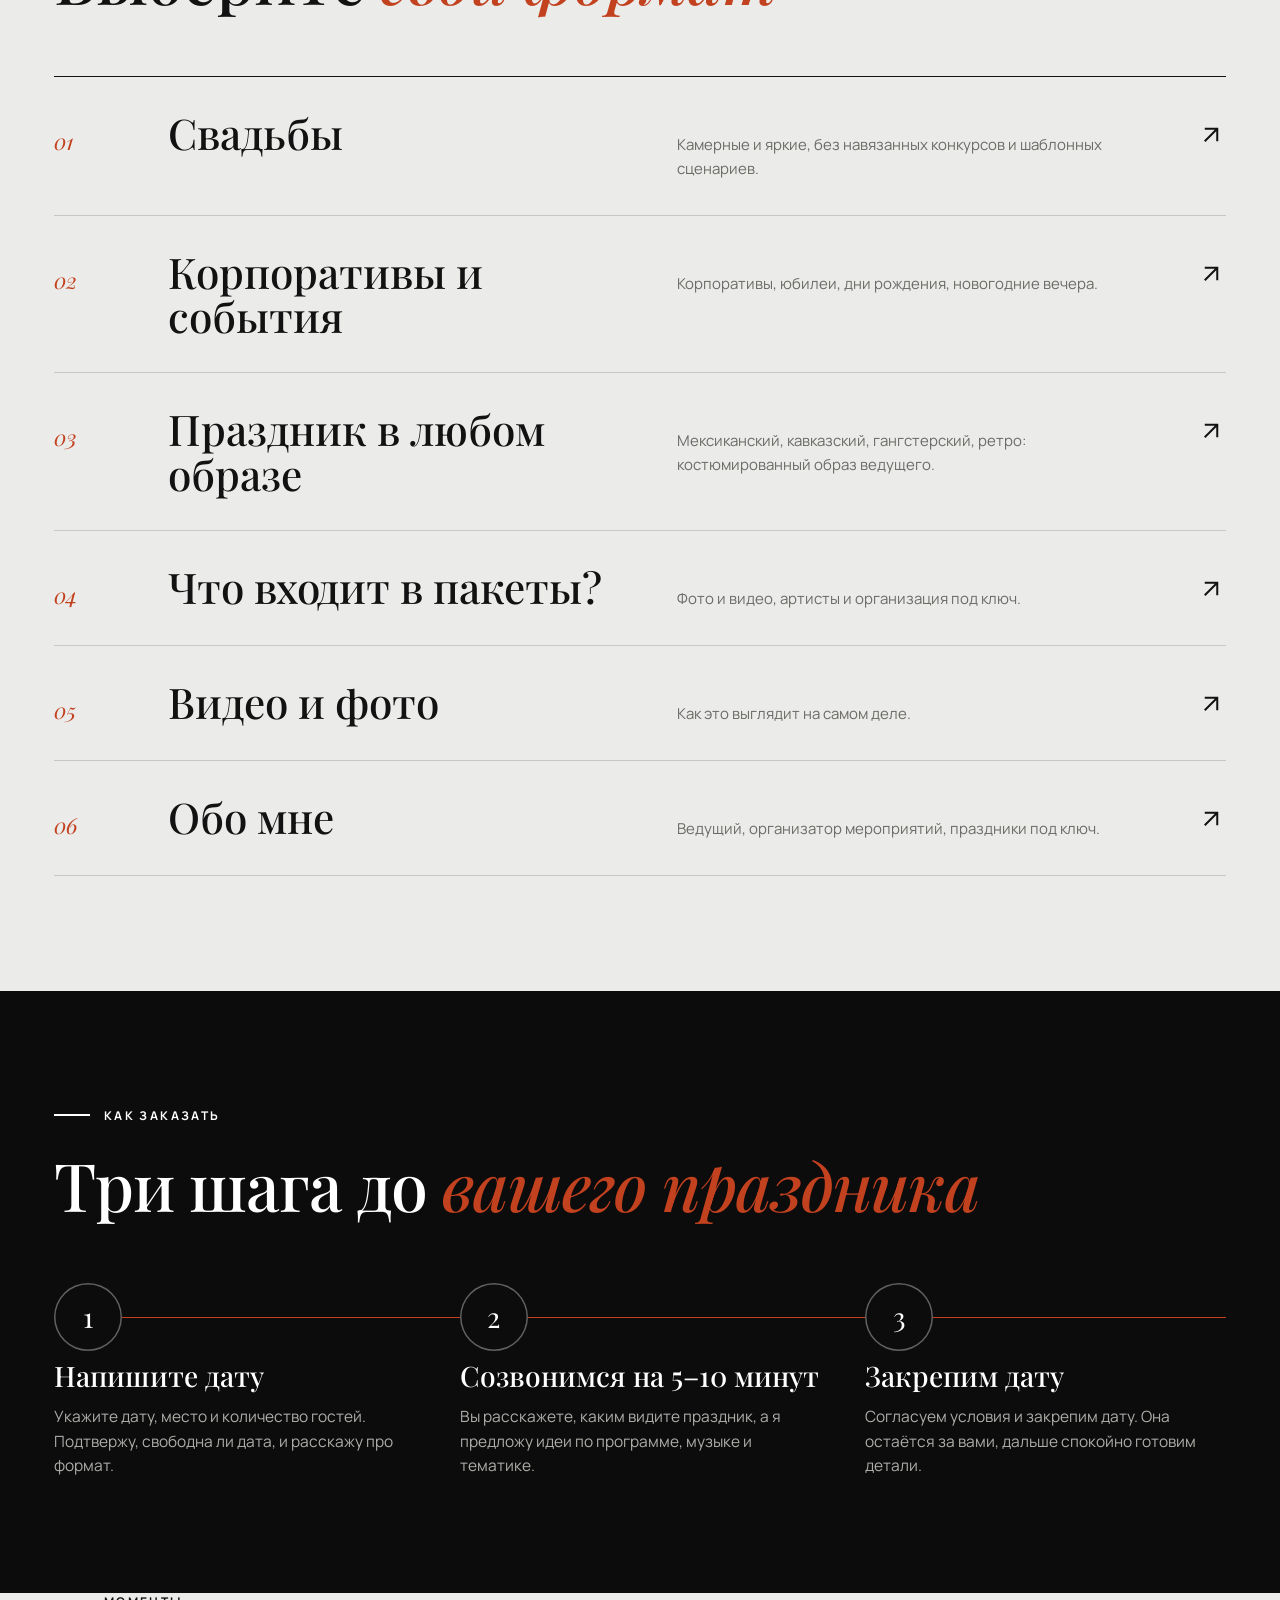
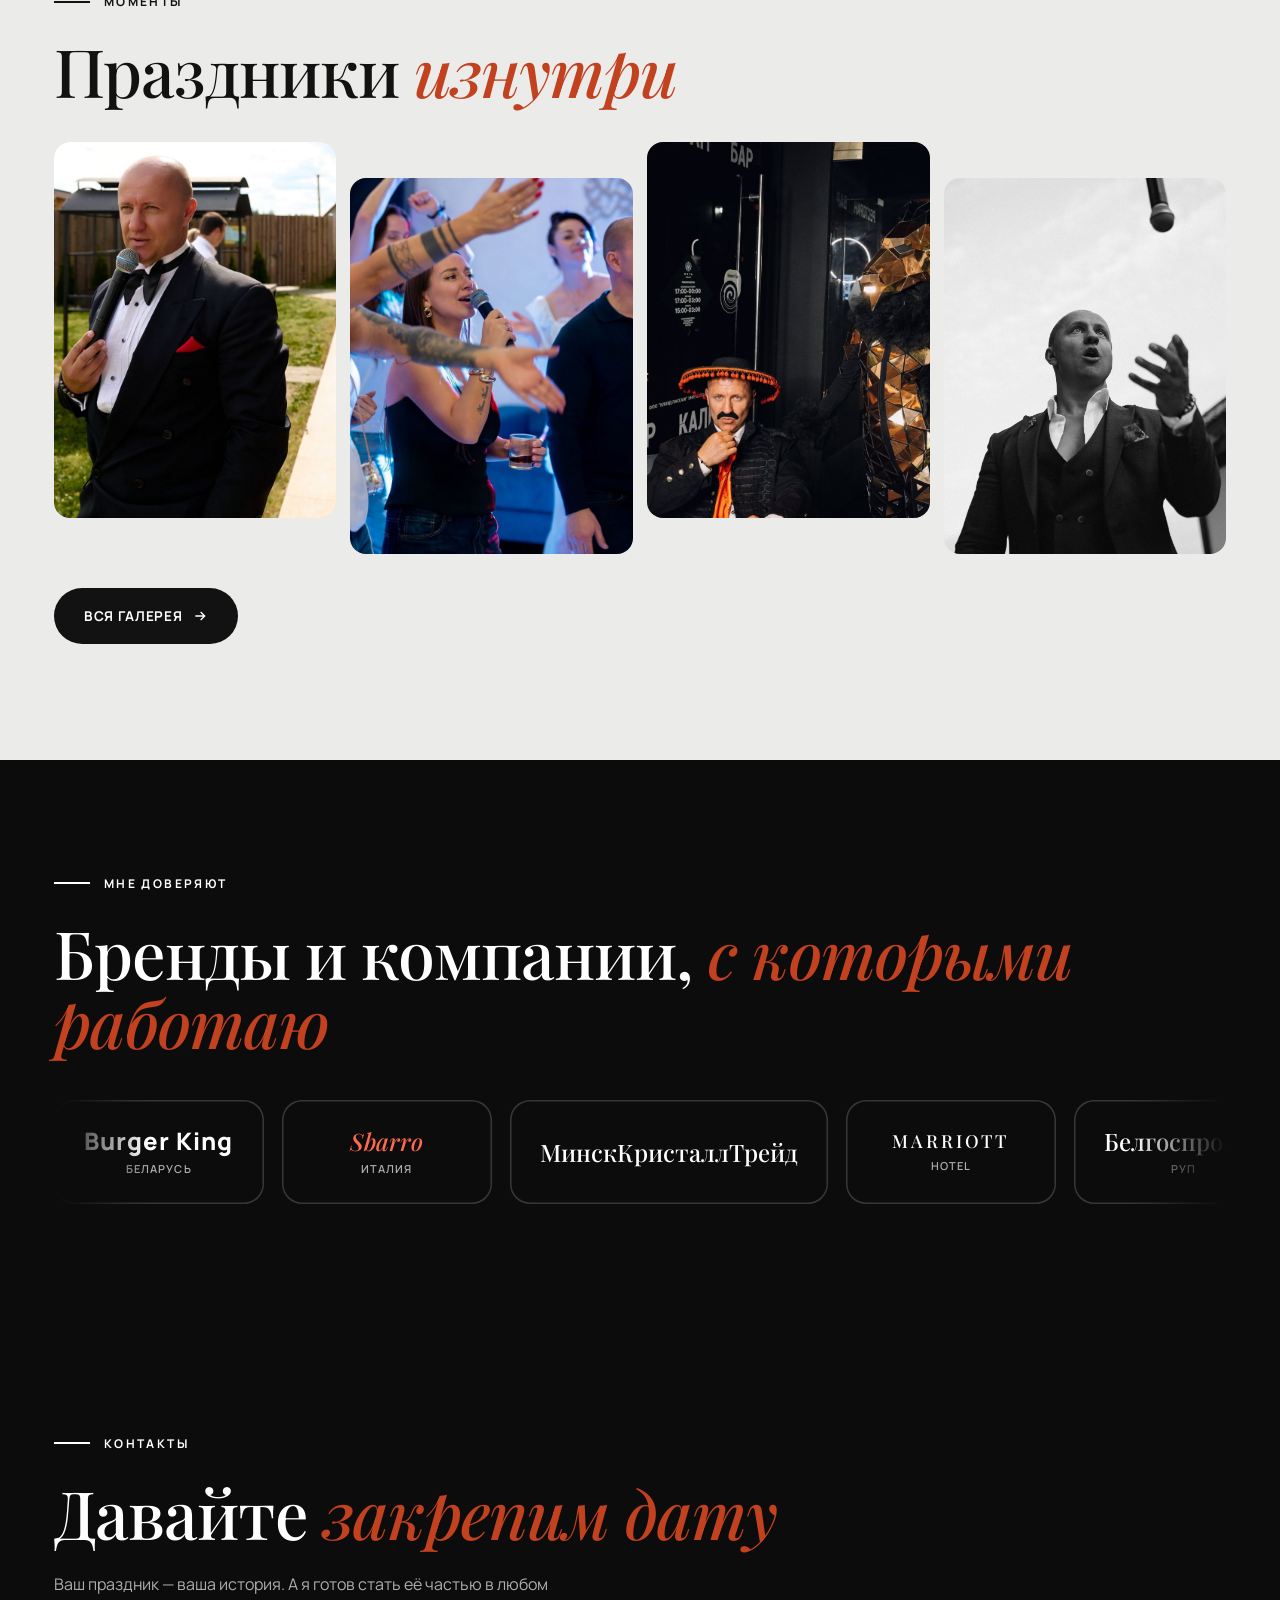
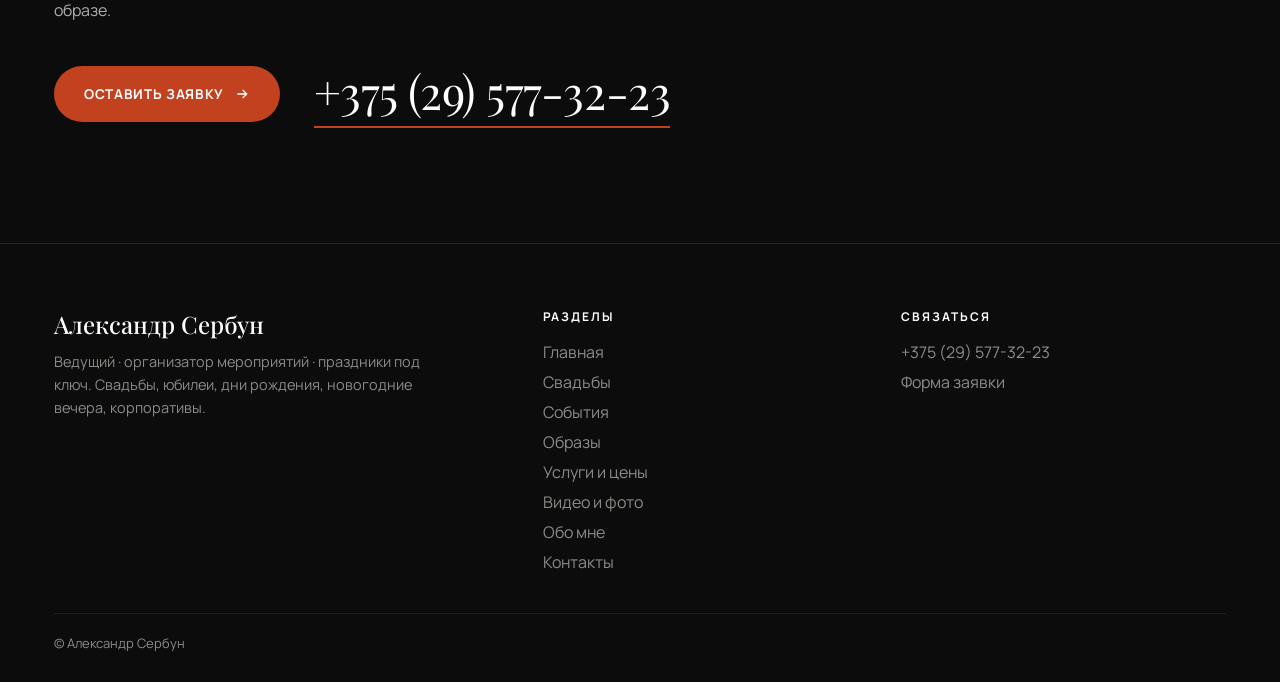
==== commit f656b581: "Home: rename services row Co-Authored-By: Claude Sonnet 5.5 <noreply@anthropic.com> Claude-Session: " ====
--- a/index.html
+++ b/index.html
@@ -71,7 +71,7 @@
       <a class="tk__row has-arrow sr" href="wedding.html"><span class="tk__n">01</span><h3>Свадьбы</h3><p>Камерные и яркие, без навязанных конкурсов и шаблонных сценариев.</p><svg class="tk__arrow" viewBox="0 0 24 24"><path d="M7 7h10v10M7 17 17 7"/></svg></a>
       <a class="tk__row has-arrow sr" href="events.html"><span class="tk__n">02</span><h3>Корпоративы и события</h3><p>Корпоративы, юбилеи, дни рождения, новогодние вечера.</p><svg class="tk__arrow" viewBox="0 0 24 24"><path d="M7 7h10v10M7 17 17 7"/></svg></a>
       <a class="tk__row has-arrow sr" href="themes.html"><span class="tk__n">03</span><h3>Праздник в любом образе</h3><p>Мексиканский, кавказский, гангстерский, ретро: костюмированный образ ведущего.</p><svg class="tk__arrow" viewBox="0 0 24 24"><path d="M7 7h10v10M7 17 17 7"/></svg></a>
-      <a class="tk__row has-arrow sr" href="services.html"><span class="tk__n">04</span><h3>Услуги и цены</h3><p>Что входит в пакеты, фото и видео, артисты и организация под ключ.</p><svg class="tk__arrow" viewBox="0 0 24 24"><path d="M7 7h10v10M7 17 17 7"/></svg></a>
+      <a class="tk__row has-arrow sr" href="services.html"><span class="tk__n">04</span><h3>Что входит в пакеты?</h3><p>Фото и видео, артисты и организация под ключ.</p><svg class="tk__arrow" viewBox="0 0 24 24"><path d="M7 7h10v10M7 17 17 7"/></svg></a>
       <a class="tk__row has-arrow sr" href="gallery.html"><span class="tk__n">05</span><h3>Видео и фото</h3><p>Как это выглядит на самом деле.</p><svg class="tk__arrow" viewBox="0 0 24 24"><path d="M7 7h10v10M7 17 17 7"/></svg></a>
       <a class="tk__row has-arrow sr" href="about.html"><span class="tk__n">06</span><h3>Обо мне</h3><p>Ведущий, организатор мероприятий, праздники под ключ.</p><svg class="tk__arrow" viewBox="0 0 24 24"><path d="M7 7h10v10M7 17 17 7"/></svg></a>
     </div>
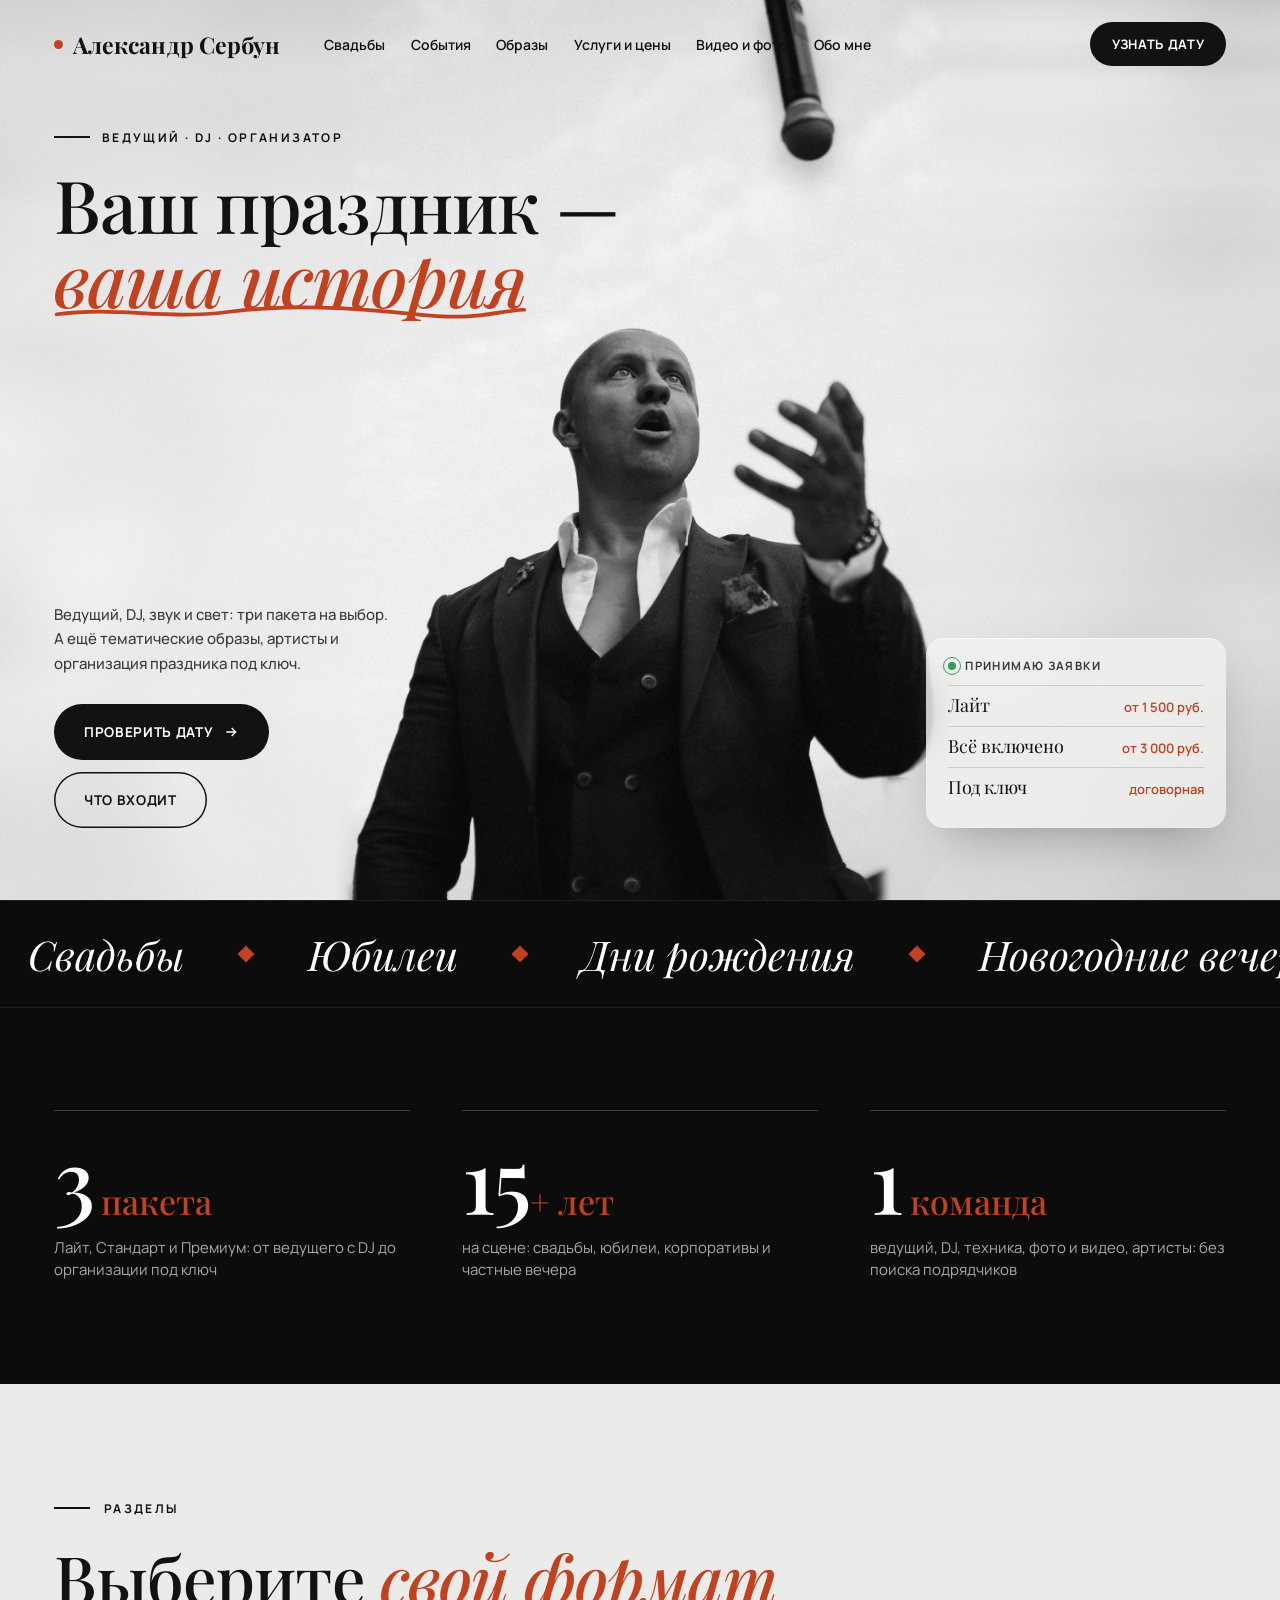
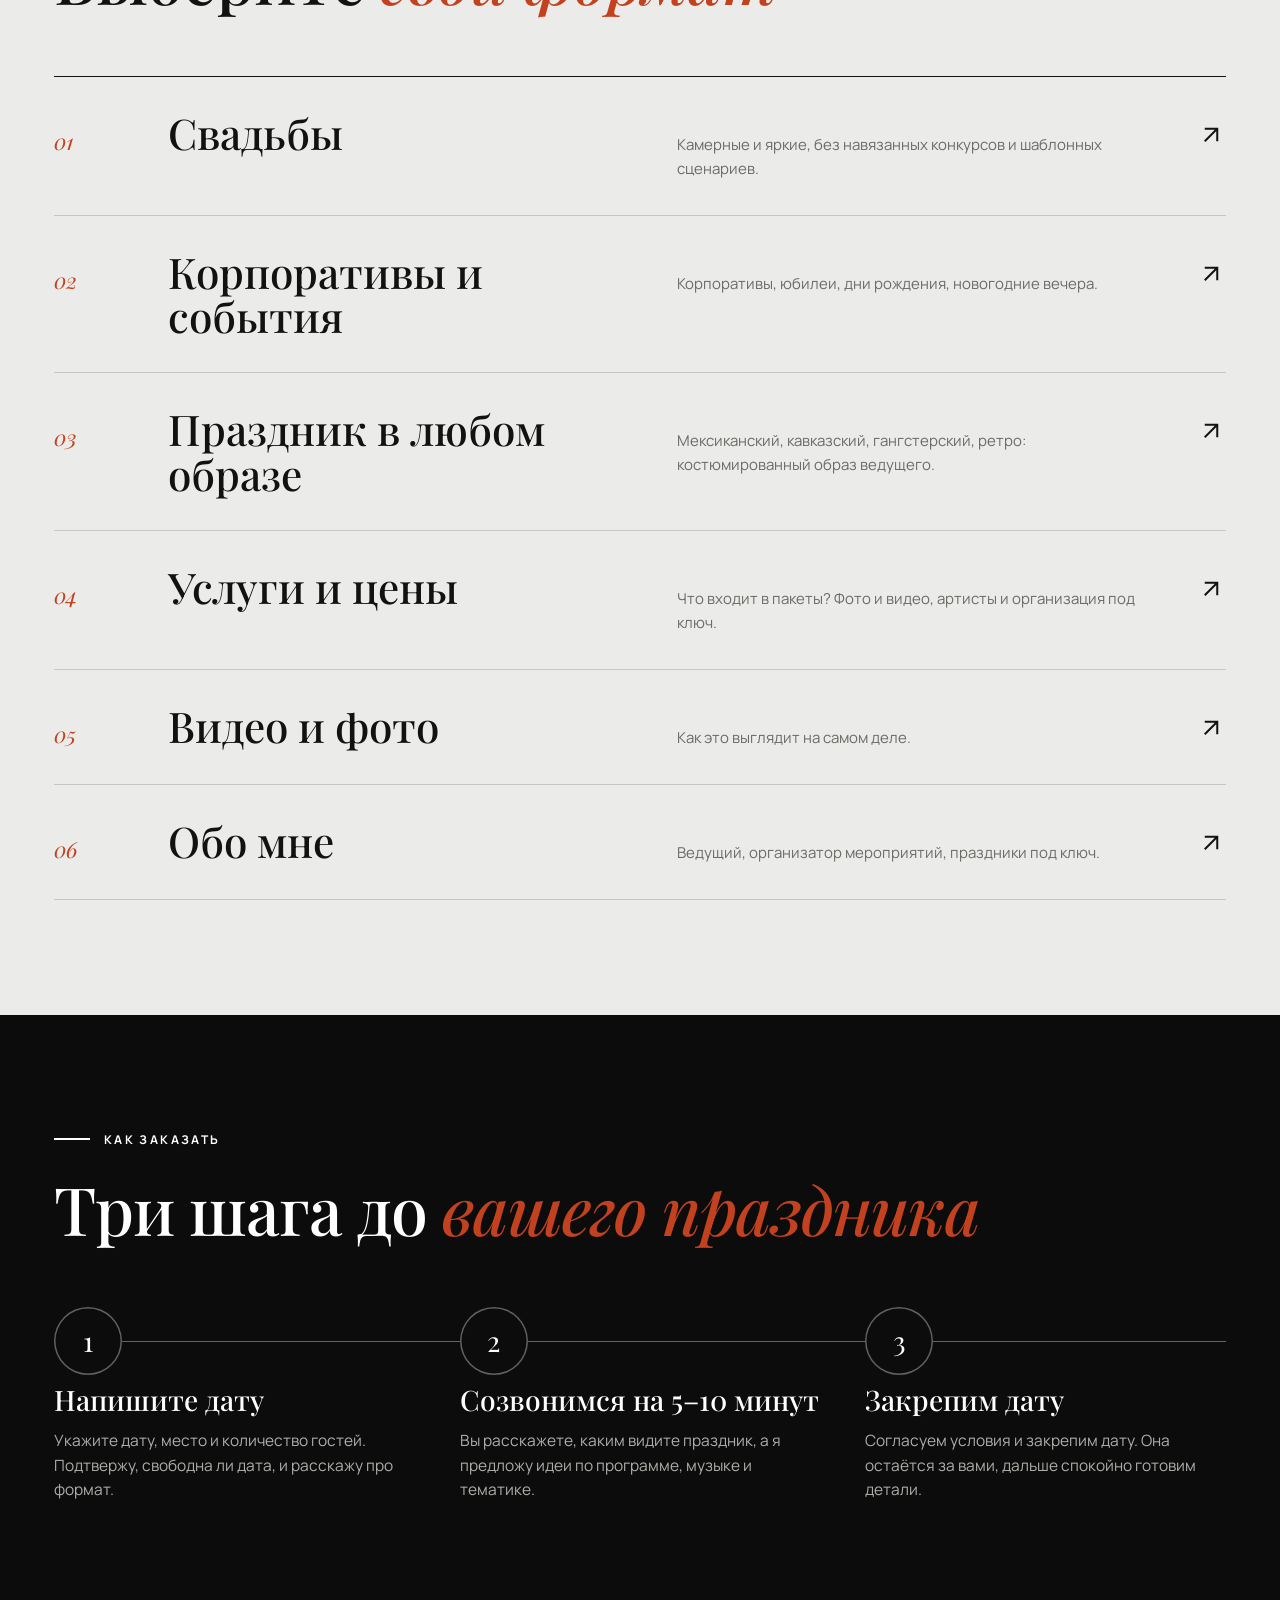
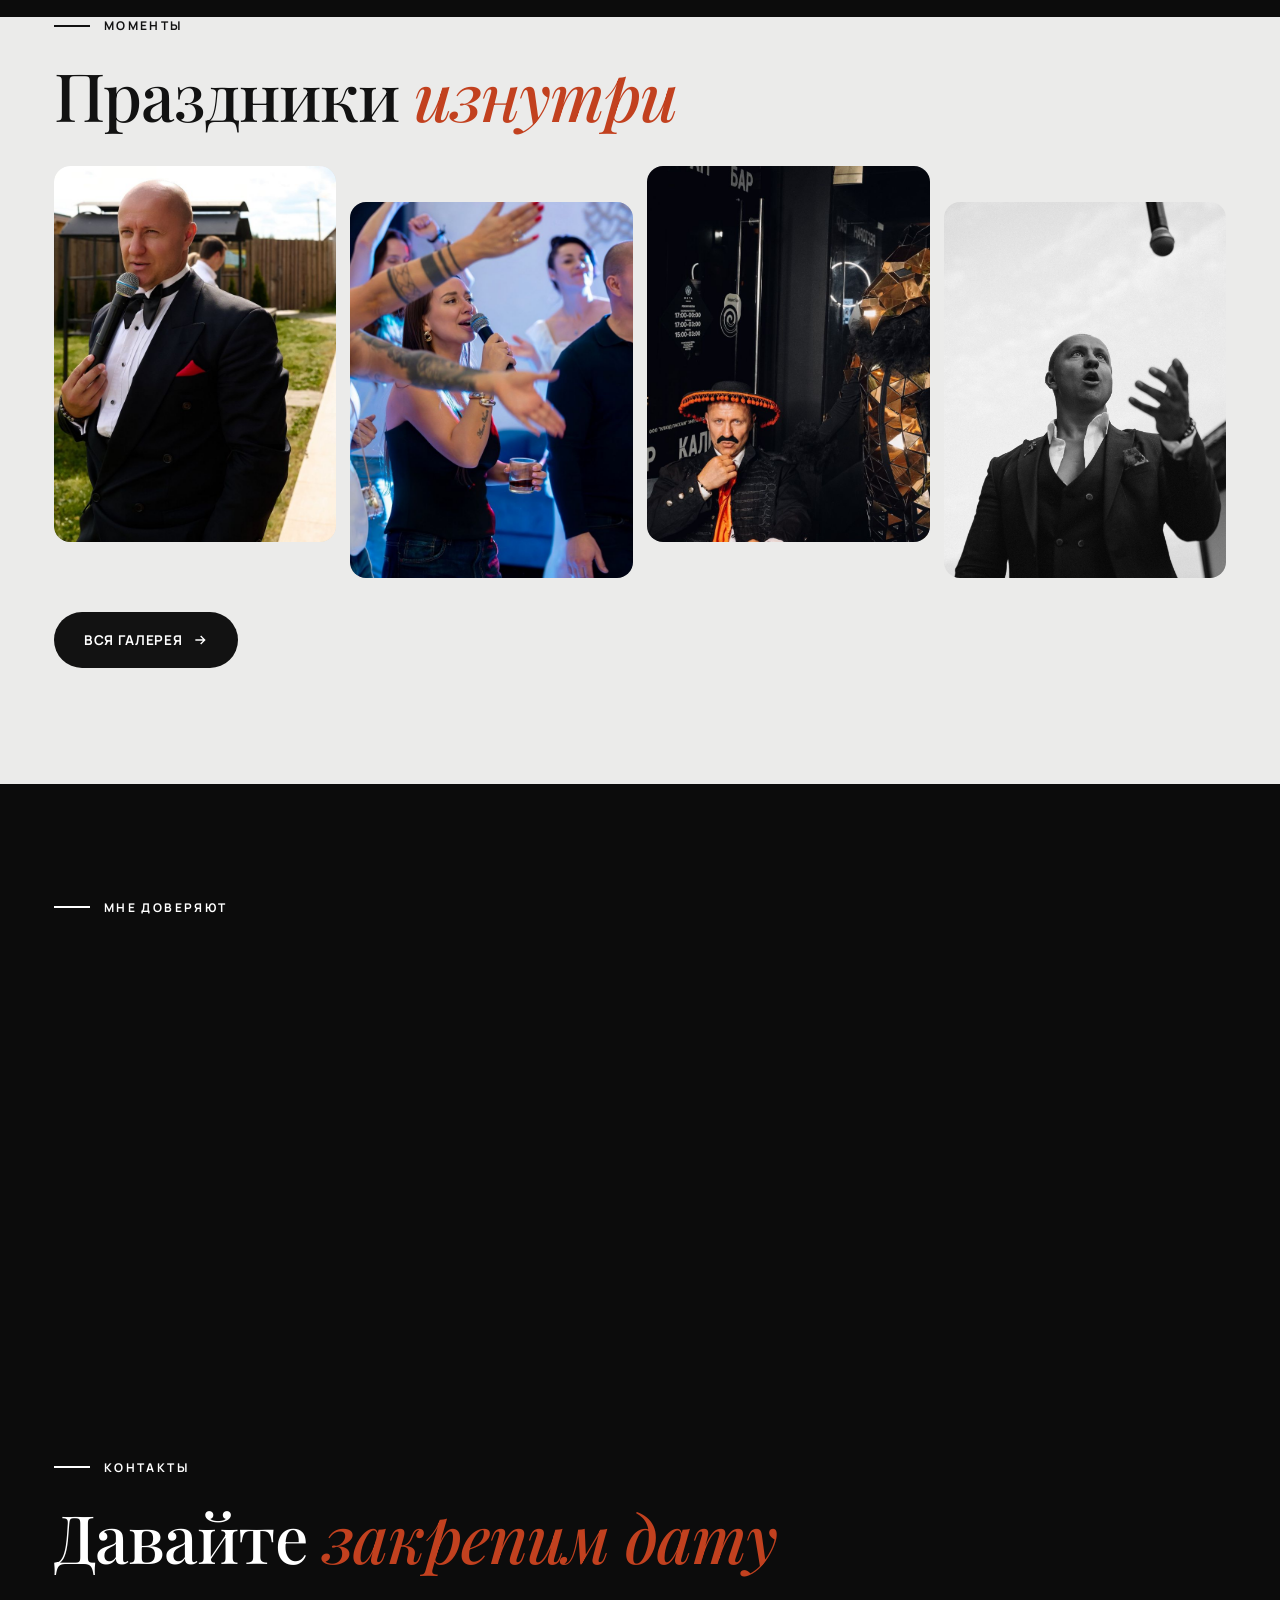
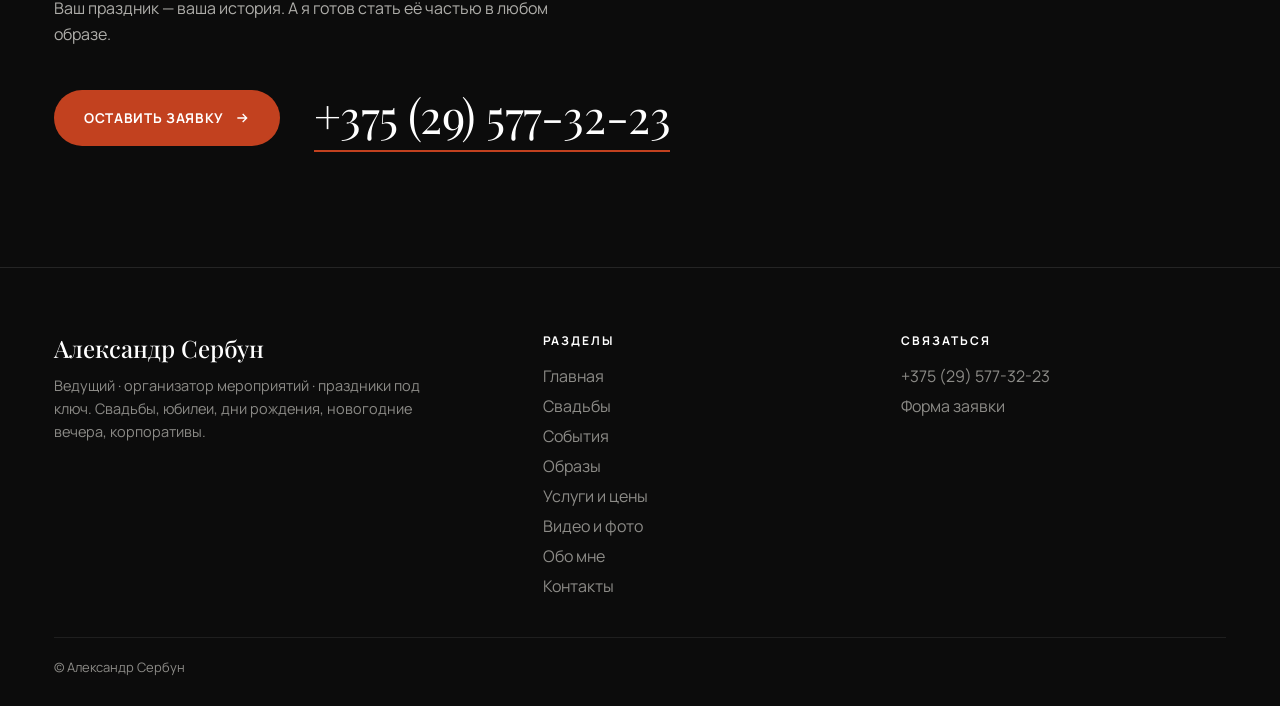
==== commit 3ec047c8: "Home: services row wording Co-Authored-By: Claude Sonnet 5.5 <noreply@anthropic.com> Claude-Session:" ====
--- a/index.html
+++ b/index.html
@@ -71,7 +71,7 @@
       <a class="tk__row has-arrow sr" href="wedding.html"><span class="tk__n">01</span><h3>Свадьбы</h3><p>Камерные и яркие, без навязанных конкурсов и шаблонных сценариев.</p><svg class="tk__arrow" viewBox="0 0 24 24"><path d="M7 7h10v10M7 17 17 7"/></svg></a>
       <a class="tk__row has-arrow sr" href="events.html"><span class="tk__n">02</span><h3>Корпоративы и события</h3><p>Корпоративы, юбилеи, дни рождения, новогодние вечера.</p><svg class="tk__arrow" viewBox="0 0 24 24"><path d="M7 7h10v10M7 17 17 7"/></svg></a>
       <a class="tk__row has-arrow sr" href="themes.html"><span class="tk__n">03</span><h3>Праздник в любом образе</h3><p>Мексиканский, кавказский, гангстерский, ретро: костюмированный образ ведущего.</p><svg class="tk__arrow" viewBox="0 0 24 24"><path d="M7 7h10v10M7 17 17 7"/></svg></a>
-      <a class="tk__row has-arrow sr" href="services.html"><span class="tk__n">04</span><h3>Что входит в пакеты?</h3><p>Фото и видео, артисты и организация под ключ.</p><svg class="tk__arrow" viewBox="0 0 24 24"><path d="M7 7h10v10M7 17 17 7"/></svg></a>
+      <a class="tk__row has-arrow sr" href="services.html"><span class="tk__n">04</span><h3>Услуги и цены</h3><p>Что входит в пакеты? Фото и видео, артисты и организация под ключ.</p><svg class="tk__arrow" viewBox="0 0 24 24"><path d="M7 7h10v10M7 17 17 7"/></svg></a>
       <a class="tk__row has-arrow sr" href="gallery.html"><span class="tk__n">05</span><h3>Видео и фото</h3><p>Как это выглядит на самом деле.</p><svg class="tk__arrow" viewBox="0 0 24 24"><path d="M7 7h10v10M7 17 17 7"/></svg></a>
       <a class="tk__row has-arrow sr" href="about.html"><span class="tk__n">06</span><h3>Обо мне</h3><p>Ведущий, организатор мероприятий, праздники под ключ.</p><svg class="tk__arrow" viewBox="0 0 24 24"><path d="M7 7h10v10M7 17 17 7"/></svg></a>
     </div>
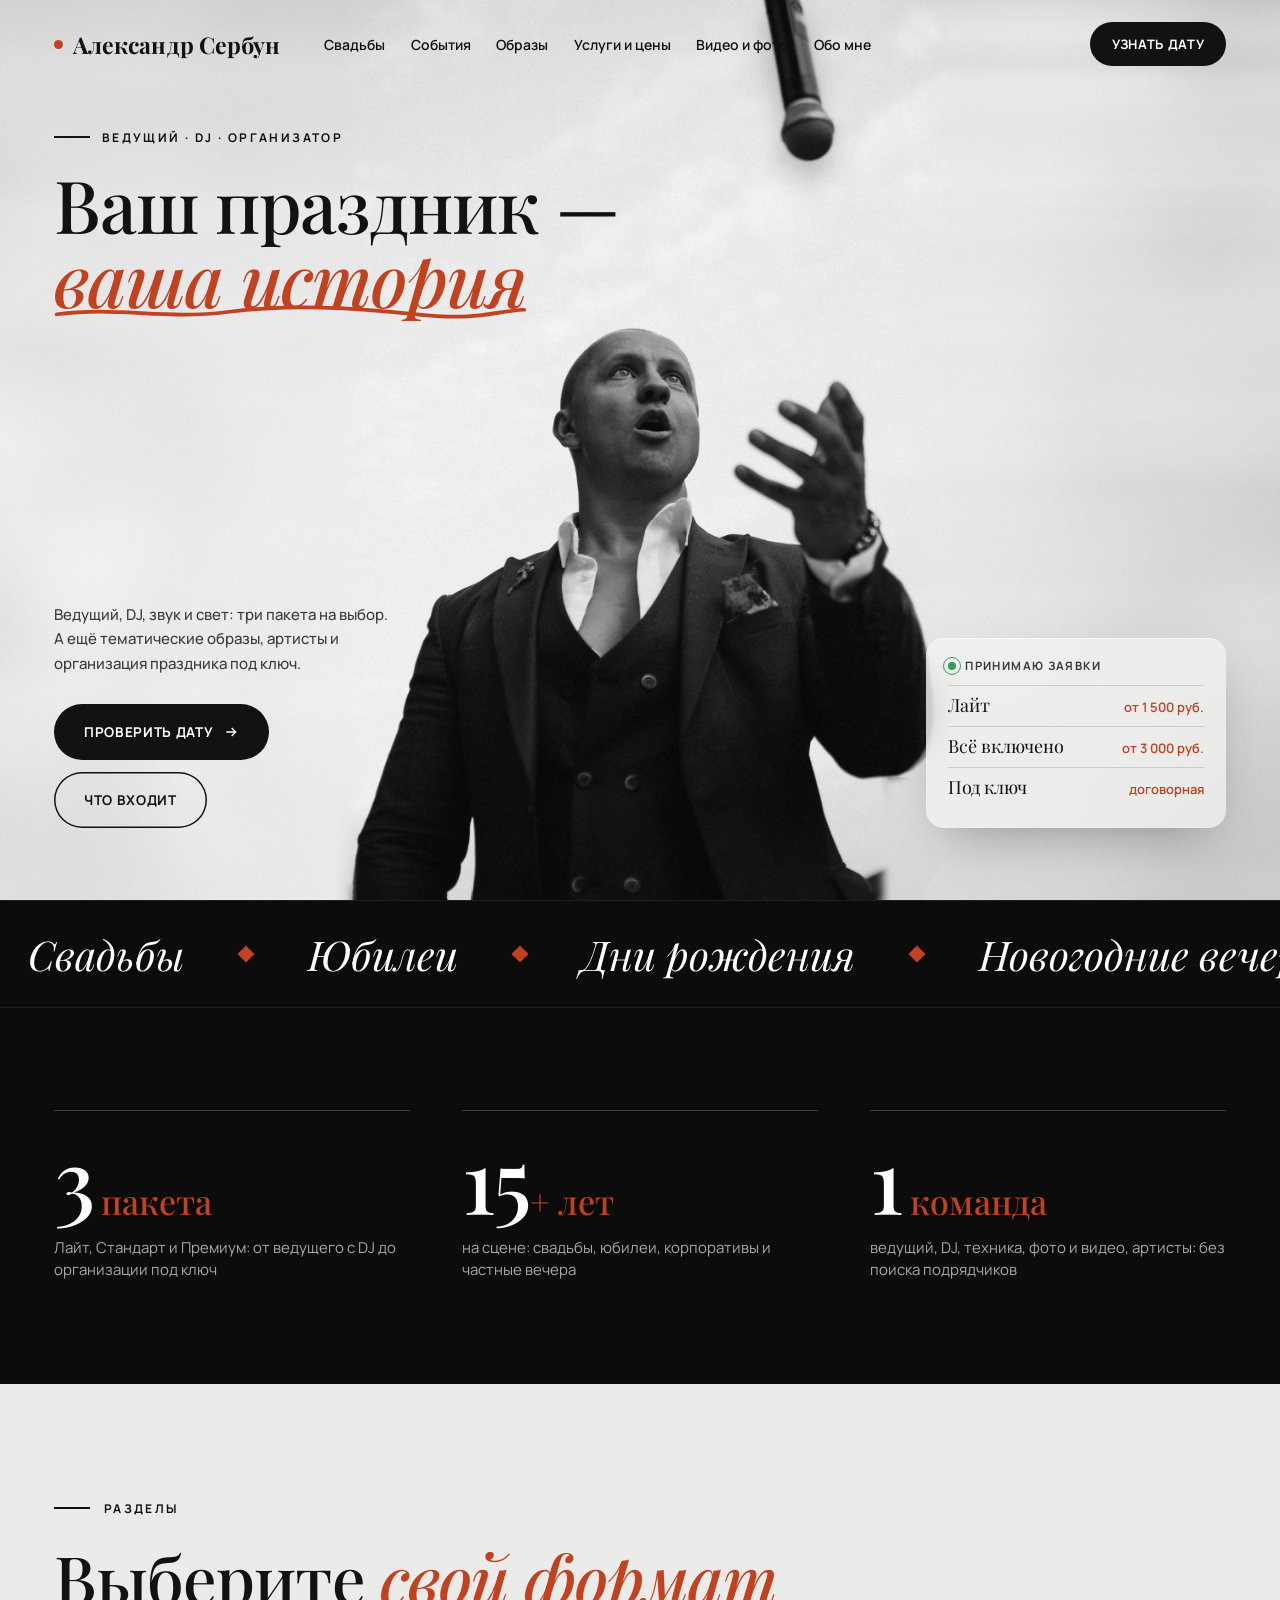
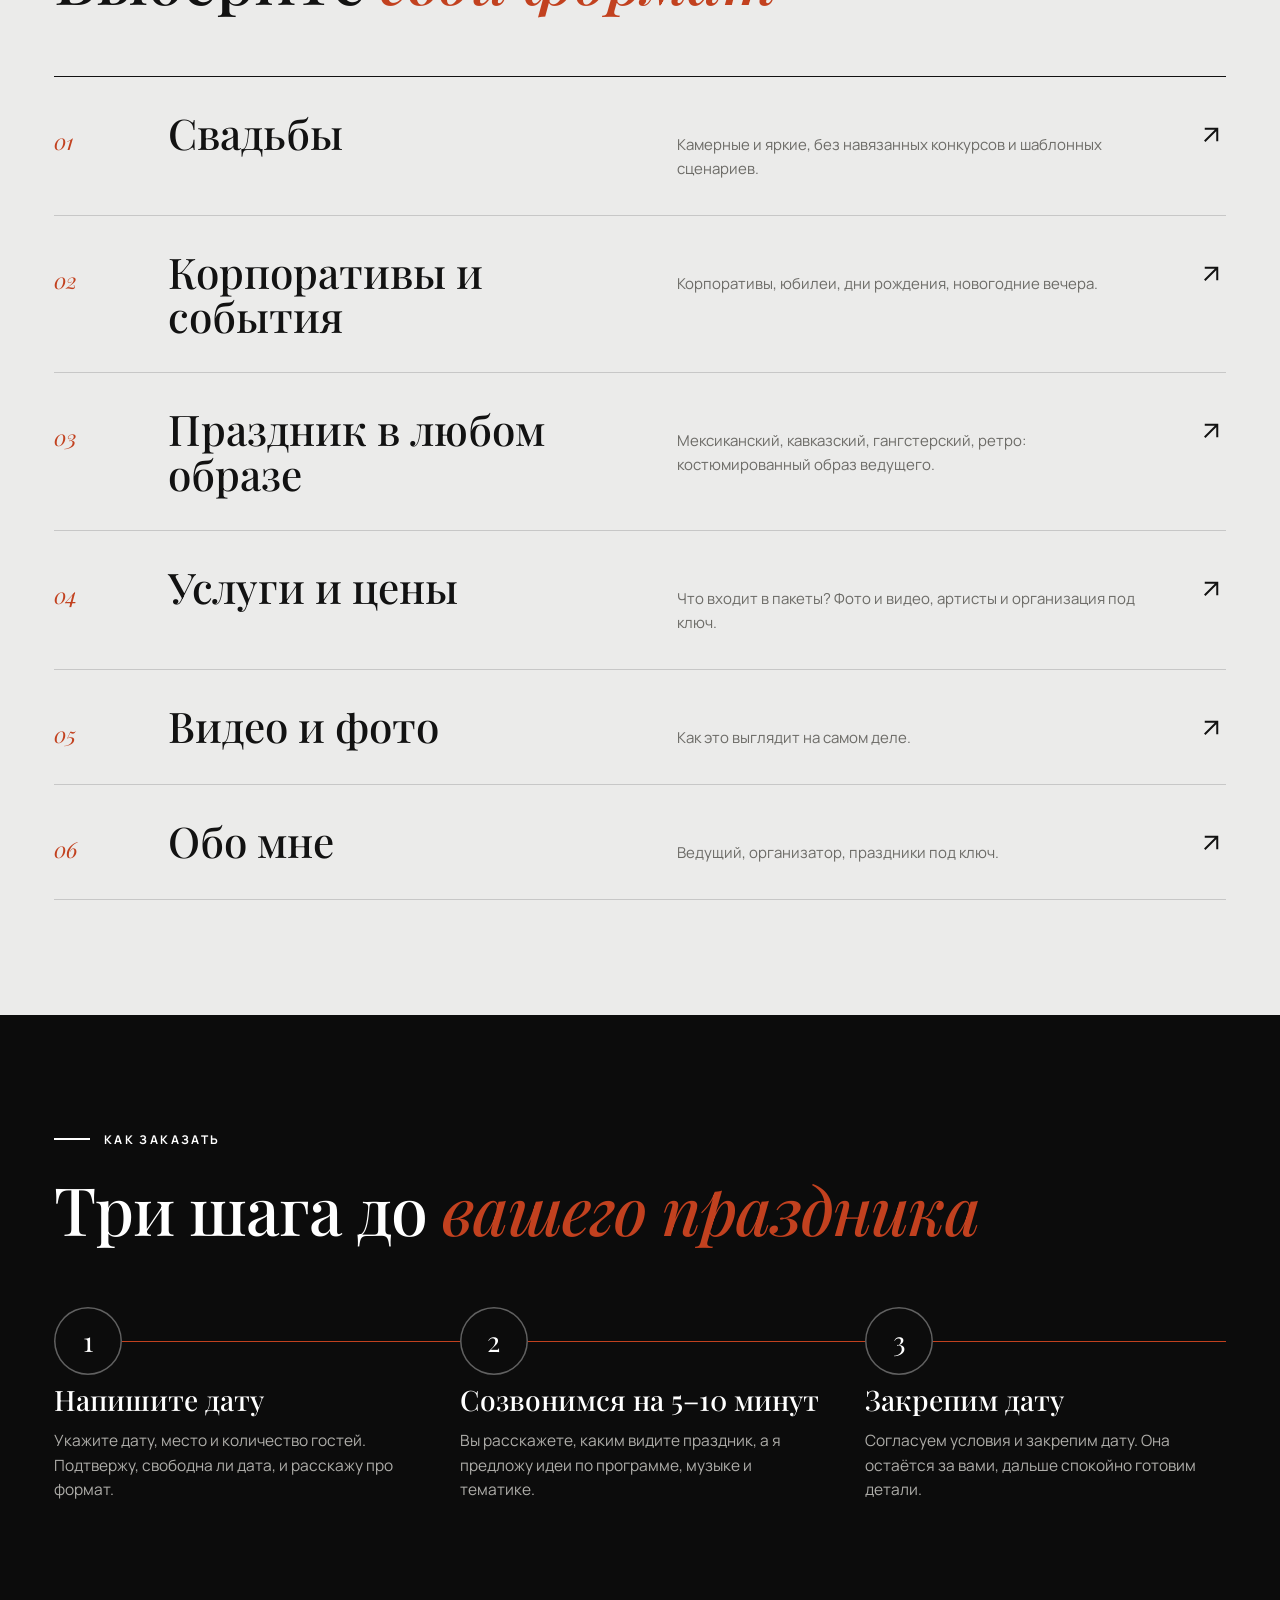
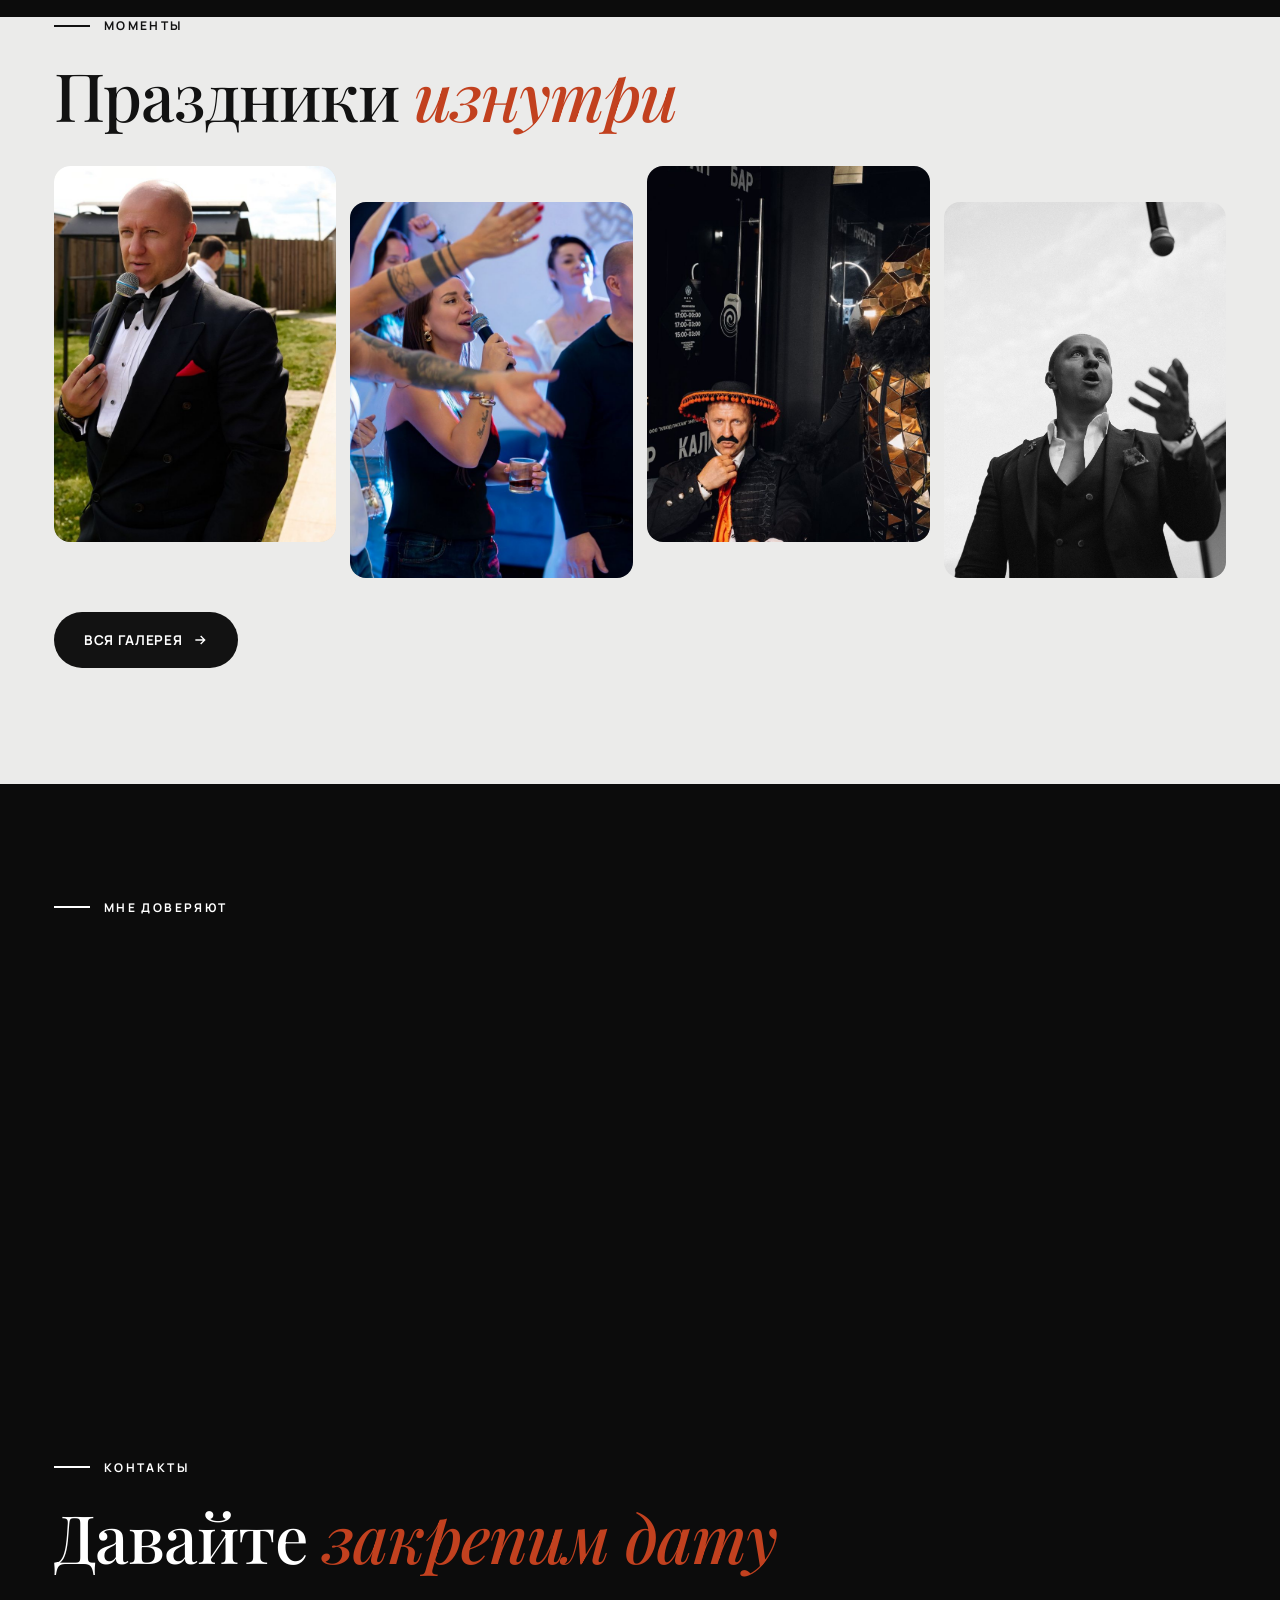
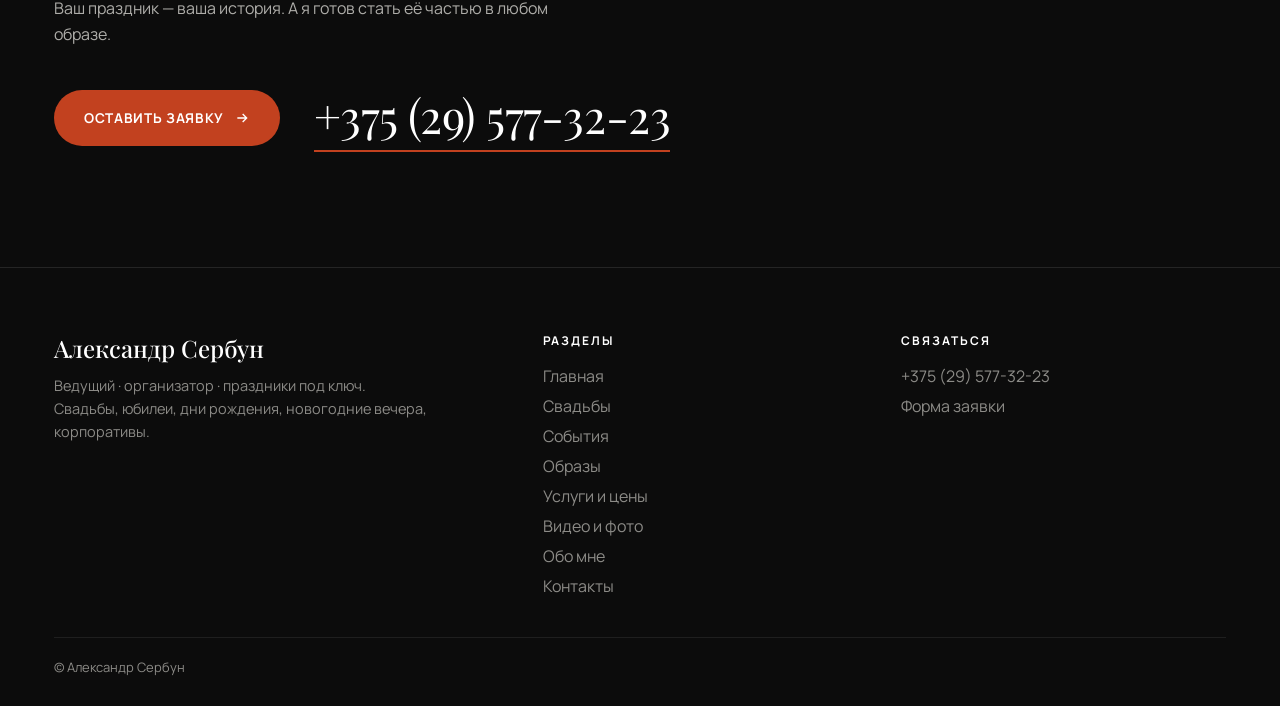
==== commit 1c2383b2: "Drop 'мероприятий' from tagline Co-Authored-By: Claude Sonnet 5.5 <noreply@anthropic.com> Claude-Ses" ====
--- a/index.html
+++ b/index.html
@@ -73,7 +73,7 @@
       <a class="tk__row has-arrow sr" href="themes.html"><span class="tk__n">03</span><h3>Праздник в любом образе</h3><p>Мексиканский, кавказский, гангстерский, ретро: костюмированный образ ведущего.</p><svg class="tk__arrow" viewBox="0 0 24 24"><path d="M7 7h10v10M7 17 17 7"/></svg></a>
       <a class="tk__row has-arrow sr" href="services.html"><span class="tk__n">04</span><h3>Услуги и цены</h3><p>Что входит в пакеты? Фото и видео, артисты и организация под ключ.</p><svg class="tk__arrow" viewBox="0 0 24 24"><path d="M7 7h10v10M7 17 17 7"/></svg></a>
       <a class="tk__row has-arrow sr" href="gallery.html"><span class="tk__n">05</span><h3>Видео и фото</h3><p>Как это выглядит на самом деле.</p><svg class="tk__arrow" viewBox="0 0 24 24"><path d="M7 7h10v10M7 17 17 7"/></svg></a>
-      <a class="tk__row has-arrow sr" href="about.html"><span class="tk__n">06</span><h3>Обо мне</h3><p>Ведущий, организатор мероприятий, праздники под ключ.</p><svg class="tk__arrow" viewBox="0 0 24 24"><path d="M7 7h10v10M7 17 17 7"/></svg></a>
+      <a class="tk__row has-arrow sr" href="about.html"><span class="tk__n">06</span><h3>Обо мне</h3><p>Ведущий, организатор, праздники под ключ.</p><svg class="tk__arrow" viewBox="0 0 24 24"><path d="M7 7h10v10M7 17 17 7"/></svg></a>
     </div>
   </div>
 </section>
@@ -99,7 +99,7 @@
 </section>
 <footer class="foot2">
   <div class="foot2__grid">
-    <div><b>Александр Сербун</b><p>Ведущий · организатор мероприятий · праздники под ключ. Свадьбы, юбилеи, дни рождения, новогодние вечера, корпоративы.</p></div>
+    <div><b>Александр Сербун</b><p>Ведущий · организатор · праздники под ключ. Свадьбы, юбилеи, дни рождения, новогодние вечера, корпоративы.</p></div>
     <div><h4>Разделы</h4><a href="index.html">Главная</a><a href="wedding.html">Свадьбы</a><a href="events.html">События</a><a href="themes.html">Образы</a><a href="services.html">Услуги и цены</a><a href="gallery.html">Видео и фото</a><a href="about.html">Обо мне</a><a href="contacts.html">Контакты</a></div>
     <div><h4>Связаться</h4><a href="tel:+375295773223">+375 (29) 577-32-23</a><a href="contacts.html">Форма заявки</a></div>
   </div>
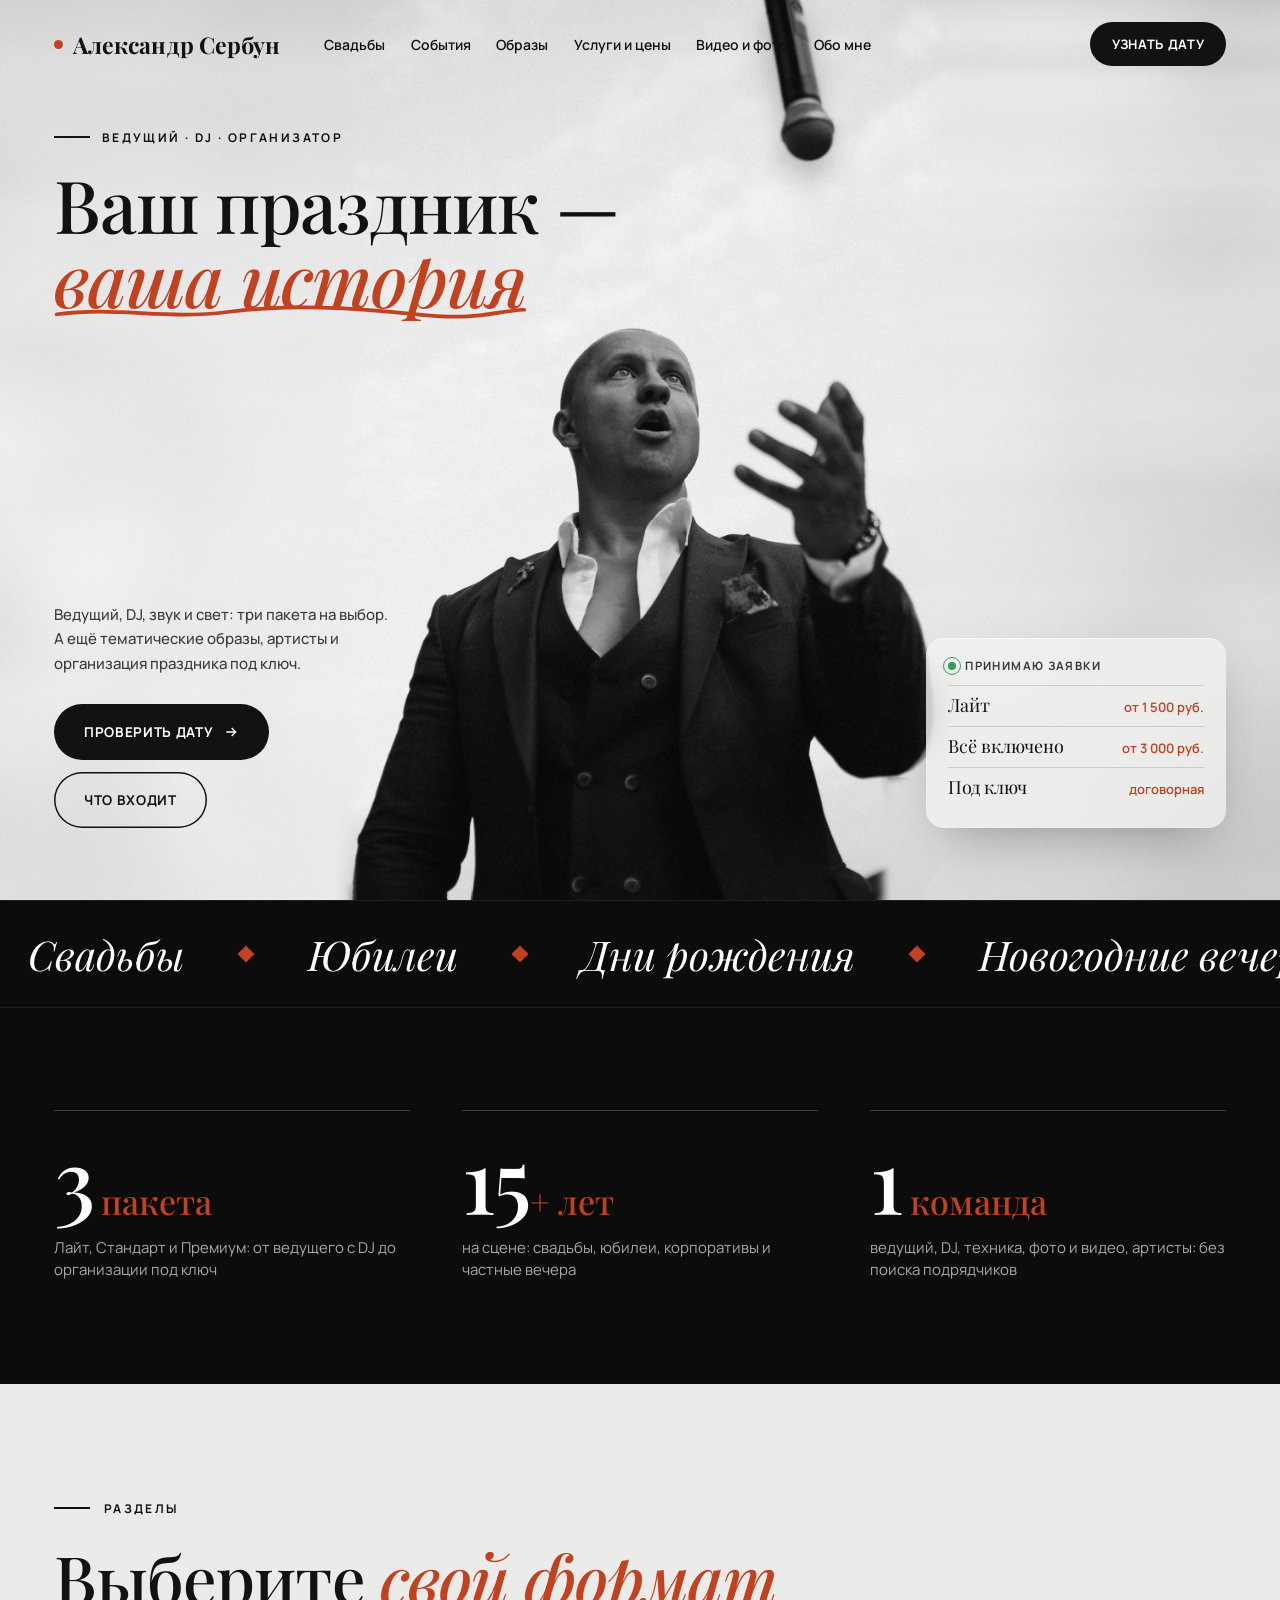
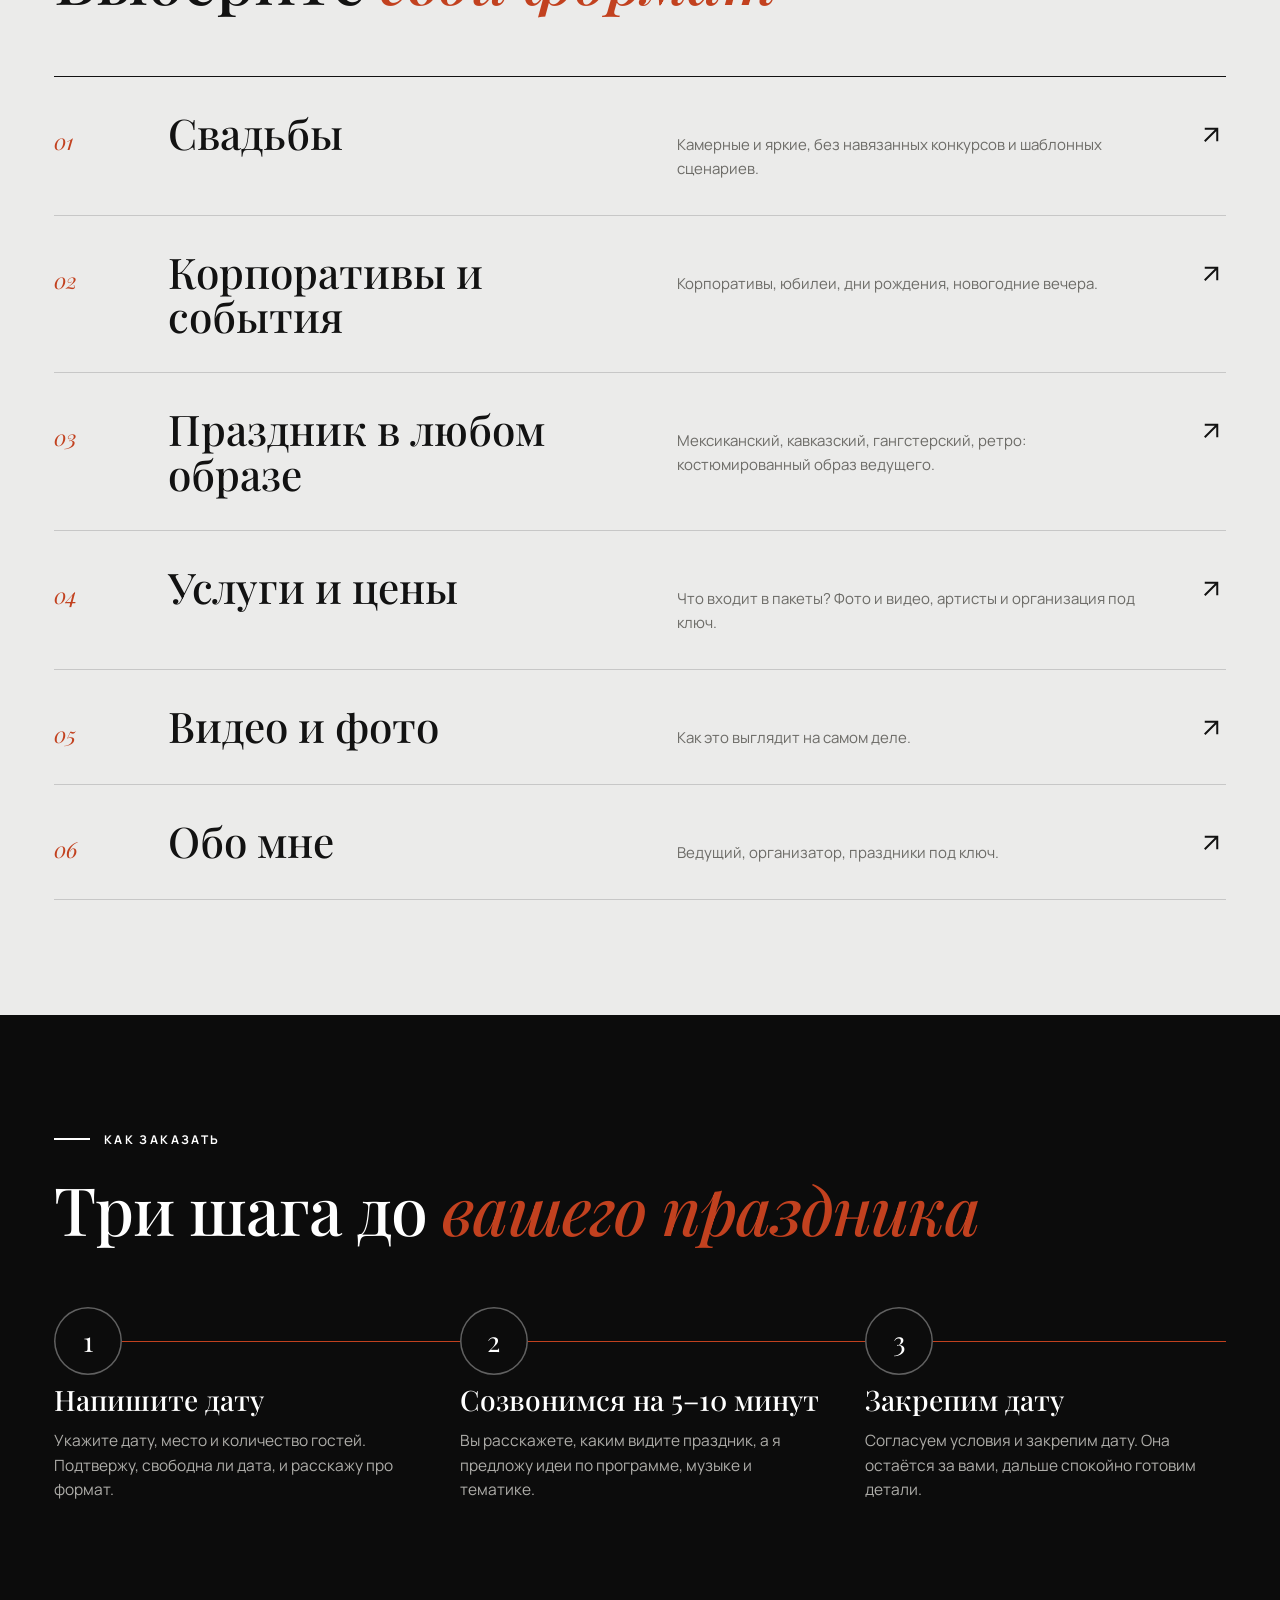
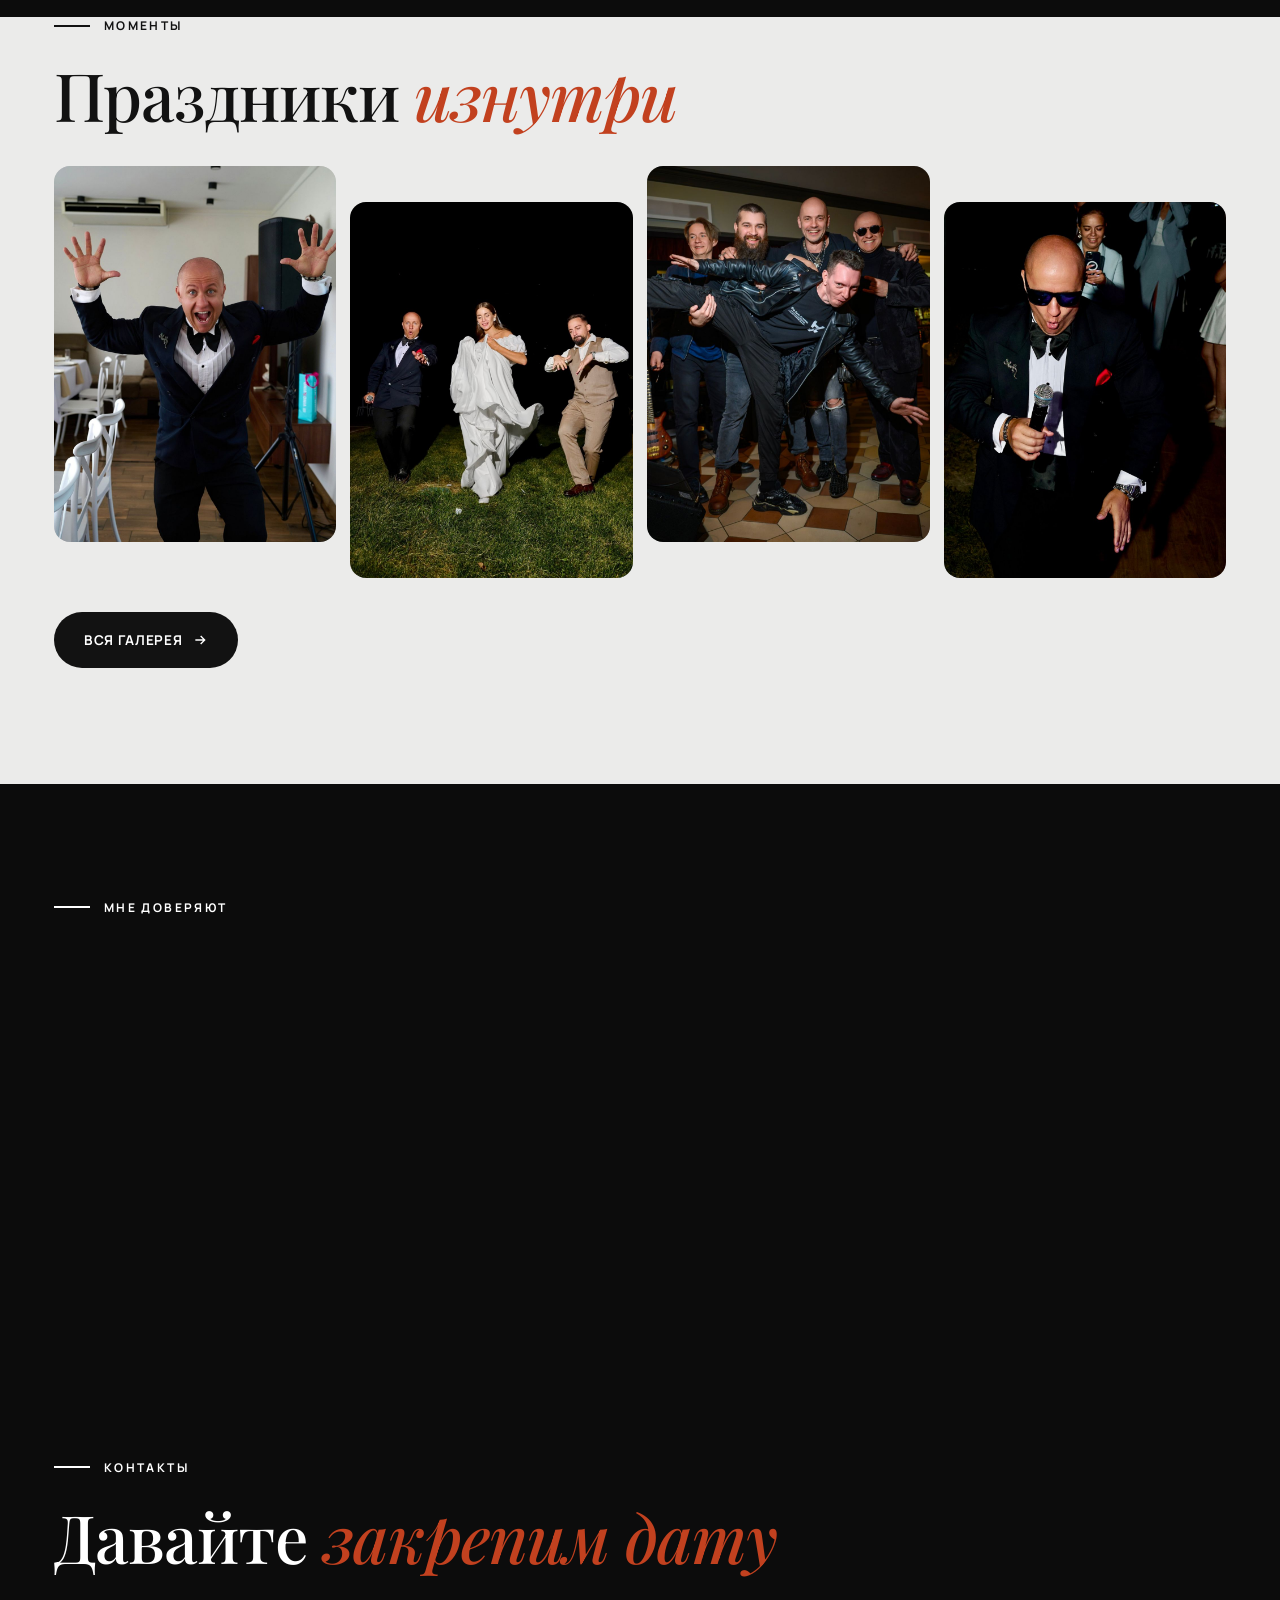
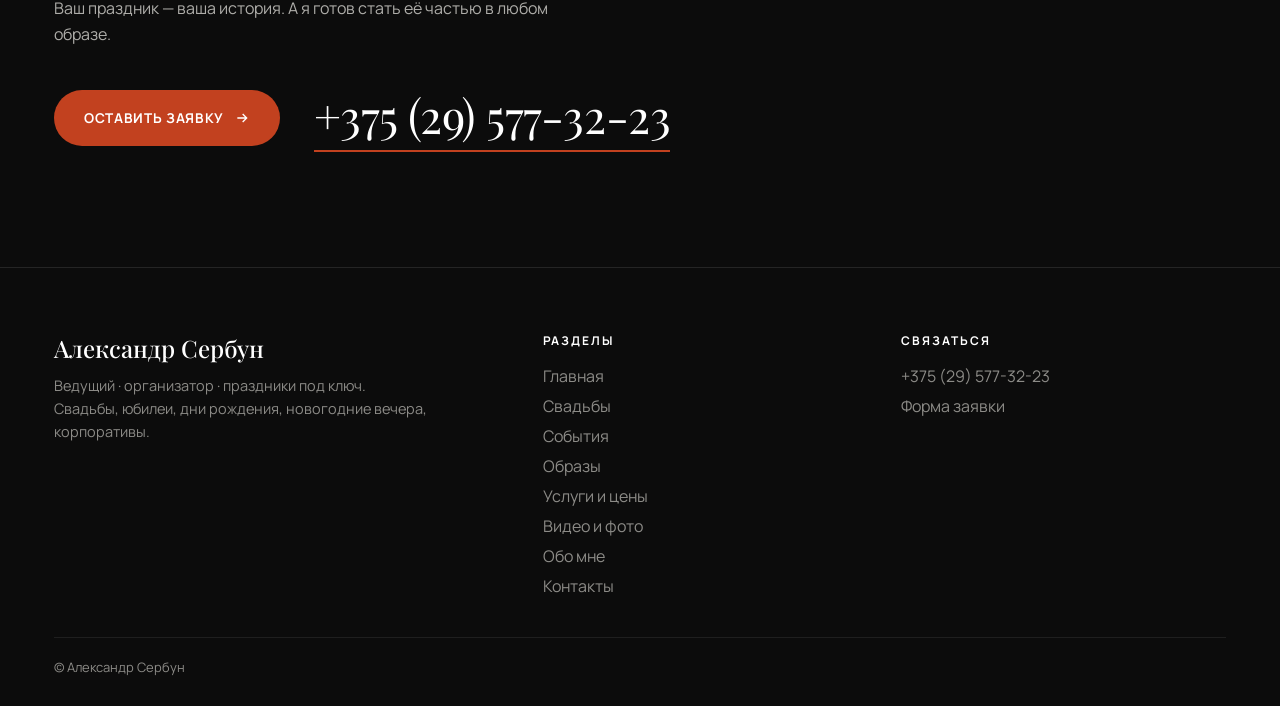
==== commit 213b1f40: "Home: funnier photo strip Co-Authored-By: Claude Sonnet 5.5 <noreply@anthropic.com> Claude-Session: " ====
--- a/index.html
+++ b/index.html
@@ -89,7 +89,7 @@
     </div>
   </div>
 </section>
-<section class="sec sec--tight"><div class="wrap"><div class="kick">Моменты</div><h2 class="h2 sr" style="margin-bottom:36px">Праздники <em>изнутри</em></h2><div class="mos"><figure class="gi  sr" style="aspect-ratio:3/4"><img src="img/p/20.jpg" alt="Александр Сербун с микрофоном" loading="lazy" style="object-position:30% 30%"></figure><figure class="gi  sr" style="aspect-ratio:3/4"><img src="img/p/77.jpg" alt="Караоке с гостями" loading="lazy" style="object-position:60% 40%"></figure><figure class="gi  sr" style="aspect-ratio:3/4"><img src="img/p/83.jpg" alt="Образ мексиканца" loading="lazy" style="object-position:35% 55%"></figure><figure class="gi  sr" style="aspect-ratio:3/4"><img src="img/p/36.jpg" alt="Микрофон в воздухе" loading="lazy" style="object-position:50% 50%"></figure></div><div class="cta__row" style="margin-top:34px"><a class="pill pill--lg" href="gallery.html" data-mag><span>Вся галерея</span><svg viewBox="0 0 24 24"><path d="M5 12h14M13 6l6 6-6 6"/></svg></a></div></div></section><section class="sec sec--dark"><div class="wrap"><div class="kick">Мне доверяют</div><h2 class="h2 sr">Бренды и компании, <em>с которыми работаю</em></h2><div class="lgs sr" aria-label="Мне доверяют"><div class="lgs__track"><span class="lg lg--burgerking"><b>Burger King</b><small>Беларусь</small></span><span class="lg lg--sbarro"><b>Sbarro</b><small>Италия</small></span><span class="lg lg--mkt"><b>МинскКристаллТрейд</b></span><span class="lg lg--marriott"><b>Marriott</b><small>hotel</small></span><span class="lg lg--belgosproekt"><b>Белгоспроект</b><small>РУП</small></span><span class="lg lg--belitsoft"><b>BELITSOFT</b></span><span class="lg lg--renaissance"><b>Renaissance</b><small>hotel</small></span><span class="lg lg--hyatt"><b>Hyatt Regency</b></span><span class="lg lg--politech"><b>Политехник</b><small>Научно-технологический парк БНТУ</small></span><span class="lg lg--becloud"><b>beCloud</b></span><span class="lg lg--ekt"><b>EKT</b></span><span class="lg lg--xiaomi"><b>Xiaomi</b><small>первый импортер в Беларуси</small></span><span class="lg lg--vuz"><b>Вузы страны</b><small>все ведущие</small></span><span class="lg lg--burgerking"><b>Burger King</b><small>Беларусь</small></span><span class="lg lg--sbarro"><b>Sbarro</b><small>Италия</small></span><span class="lg lg--mkt"><b>МинскКристаллТрейд</b></span><span class="lg lg--marriott"><b>Marriott</b><small>hotel</small></span><span class="lg lg--belgosproekt"><b>Белгоспроект</b><small>РУП</small></span><span class="lg lg--belitsoft"><b>BELITSOFT</b></span><span class="lg lg--renaissance"><b>Renaissance</b><small>hotel</small></span><span class="lg lg--hyatt"><b>Hyatt Regency</b></span><span class="lg lg--politech"><b>Политехник</b><small>Научно-технологический парк БНТУ</small></span><span class="lg lg--becloud"><b>beCloud</b></span><span class="lg lg--ekt"><b>EKT</b></span><span class="lg lg--xiaomi"><b>Xiaomi</b><small>первый импортер в Беларуси</small></span><span class="lg lg--vuz"><b>Вузы страны</b><small>все ведущие</small></span></div></div></div></section><section class="sec sec--dark cta">
+<section class="sec sec--tight"><div class="wrap"><div class="kick">Моменты</div><h2 class="h2 sr" style="margin-bottom:36px">Праздники <em>изнутри</em></h2><div class="mos"><figure class="gi  sr" style="aspect-ratio:3/4"><img src="img/p/47.jpg" alt="Александр Сербун в смокинге" loading="lazy" style="object-position:50% 32%"></figure><figure class="gi  sr" style="aspect-ratio:3/4"><img src="img/p/54.jpg" alt="Танец с женихом и невестой" loading="lazy" style="object-position:50% 62%"></figure><figure class="gi  sr" style="aspect-ratio:3/4"><img src="img/p/103.jpg" alt="Ведущий с музыкантами" loading="lazy" style="object-position:50% 40%"></figure><figure class="gi  sr" style="aspect-ratio:3/4"><img src="img/p/95.jpg" alt="Ведущий в очках с микрофоном" loading="lazy" style="object-position:45% 30%"></figure></div><div class="cta__row" style="margin-top:34px"><a class="pill pill--lg" href="gallery.html" data-mag><span>Вся галерея</span><svg viewBox="0 0 24 24"><path d="M5 12h14M13 6l6 6-6 6"/></svg></a></div></div></section><section class="sec sec--dark"><div class="wrap"><div class="kick">Мне доверяют</div><h2 class="h2 sr">Бренды и компании, <em>с которыми работаю</em></h2><div class="lgs sr" aria-label="Мне доверяют"><div class="lgs__track"><span class="lg lg--burgerking"><b>Burger King</b><small>Беларусь</small></span><span class="lg lg--sbarro"><b>Sbarro</b><small>Италия</small></span><span class="lg lg--mkt"><b>МинскКристаллТрейд</b></span><span class="lg lg--marriott"><b>Marriott</b><small>hotel</small></span><span class="lg lg--belgosproekt"><b>Белгоспроект</b><small>РУП</small></span><span class="lg lg--belitsoft"><b>BELITSOFT</b></span><span class="lg lg--renaissance"><b>Renaissance</b><small>hotel</small></span><span class="lg lg--hyatt"><b>Hyatt Regency</b></span><span class="lg lg--politech"><b>Политехник</b><small>Научно-технологический парк БНТУ</small></span><span class="lg lg--becloud"><b>beCloud</b></span><span class="lg lg--ekt"><b>EKT</b></span><span class="lg lg--xiaomi"><b>Xiaomi</b><small>первый импортер в Беларуси</small></span><span class="lg lg--vuz"><b>Вузы страны</b><small>все ведущие</small></span><span class="lg lg--burgerking"><b>Burger King</b><small>Беларусь</small></span><span class="lg lg--sbarro"><b>Sbarro</b><small>Италия</small></span><span class="lg lg--mkt"><b>МинскКристаллТрейд</b></span><span class="lg lg--marriott"><b>Marriott</b><small>hotel</small></span><span class="lg lg--belgosproekt"><b>Белгоспроект</b><small>РУП</small></span><span class="lg lg--belitsoft"><b>BELITSOFT</b></span><span class="lg lg--renaissance"><b>Renaissance</b><small>hotel</small></span><span class="lg lg--hyatt"><b>Hyatt Regency</b></span><span class="lg lg--politech"><b>Политехник</b><small>Научно-технологический парк БНТУ</small></span><span class="lg lg--becloud"><b>beCloud</b></span><span class="lg lg--ekt"><b>EKT</b></span><span class="lg lg--xiaomi"><b>Xiaomi</b><small>первый импортер в Беларуси</small></span><span class="lg lg--vuz"><b>Вузы страны</b><small>все ведущие</small></span></div></div></div></section><section class="sec sec--dark cta">
   <div class="wrap">
     <div class="kick">Контакты</div>
     <h2 class="h2 sr">Давайте <em>закрепим дату</em></h2>
